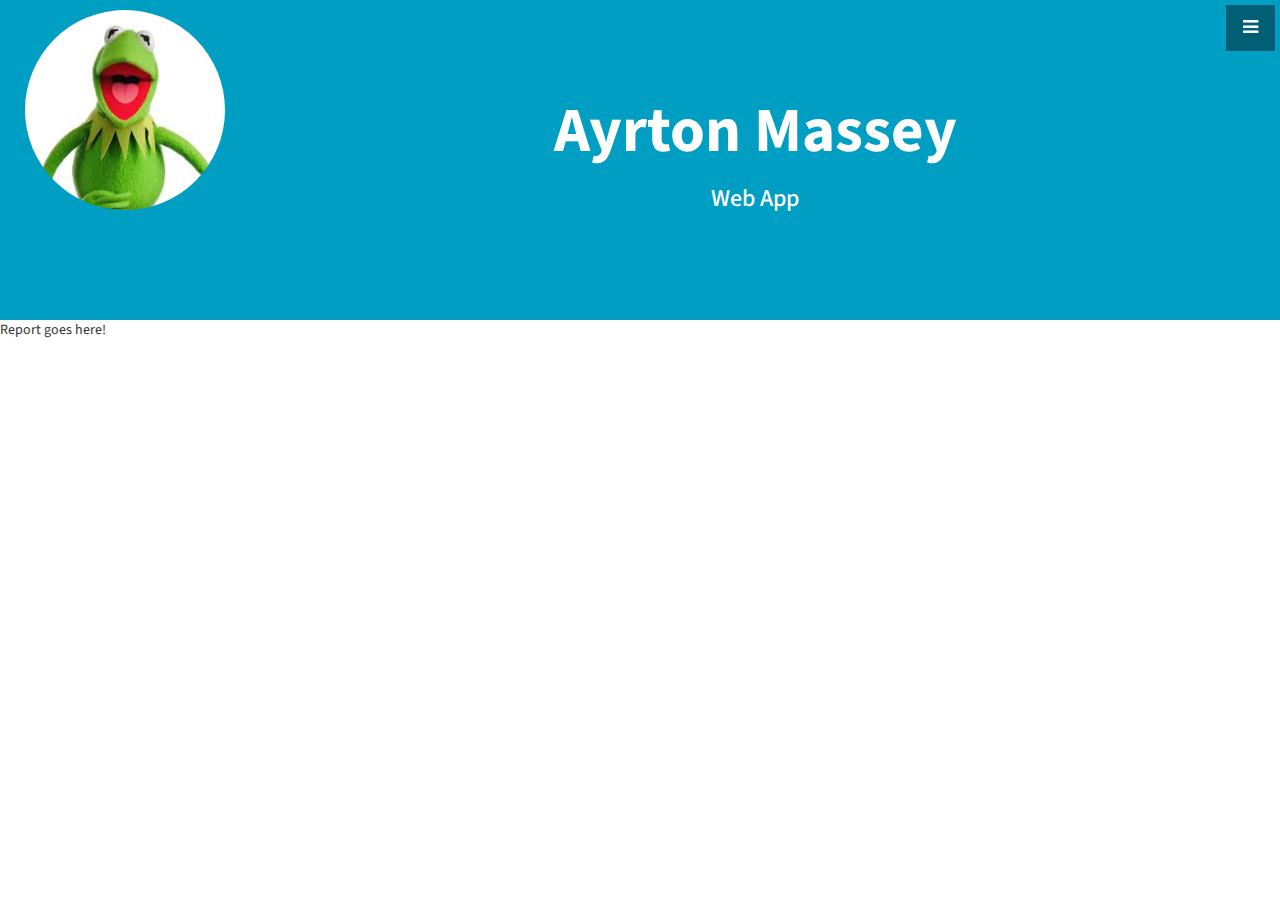
==== report/ayrton.html @ f10e12b9 "Remove group report page" ====
<!DOCTYPE html>
<html lang="en">

<head>

    <meta charset="utf-8">
    <meta http-equiv="X-UA-Compatible" content="IE=edge">
    <meta name="viewport" content="width=device-width, initial-scale=1">
    <meta name="description" content="">
    <meta name="author" content="">

    <title>SLIP group D - Smart Lock</title>

    <!-- Bootstrap Core CSS -->
    <link href="css/bootstrap.min.css" rel="stylesheet">

    <!-- Custom CSS -->
    <link href="css/stylish-portfolio.css" rel="stylesheet">

    <!-- Custom Fonts -->
    <link href="font-awesome/css/font-awesome.min.css" rel="stylesheet" type="text/css">
    <link href="http://fonts.googleapis.com/css?family=Source+Sans+Pro:300,400,700,300italic,400italic,700italic" rel="stylesheet" type="text/css">
    <link rel="icon" href="favicon.ico" type="image/x-icon">
    <link rel="shortcut icon" href="favicon.ico" type="image/x-icon">

</head>

<body>

    <!-- Navigation -->
    <a id="menu-toggle" href="#" class="btn btn-dark btn-lg toggle"><i class="fa fa-bars"></i></a>
    <nav id="sidebar-wrapper">
        <ul class="sidebar-nav">
            <a id="menu-close" href="#" class="btn btn-light btn-lg pull-right toggle"><i class="fa fa-times"></i></a>
            <li class="sidebar-brand">
                <a href="#top"  onclick = $("#menu-close").click(); >Close</a>
            </li>
            <li>
                <a href="index.html">Home</a>
            </li>
            <li>
                <a href="ayrton.html">Ayrton Massey</a>
            </li>
            <li>
                <a href="dan.html">Dan Ristea</a>
            </li>
            <li>
                <a href="fabien.html">Fabien Florek</a>
            </li>
            <li>
                <a href="jp.html">JP Larsson</a>
            </li>
            <li>
                <a href="michael.html">Micheal Inglis</a>
            </li>
            <li>
                <a href="sam.html">Sam Davies</a>
            </li>
        </ul>
    </nav>

    <!-- Header -->
    <header id="top" class="banner-top">
        <div class="col-md-4">
            <img class="portrait" src="img/ayrton.jpg" width=200 height=200>
        </div>
        <div class="text-vertical-center">
            <h1>Ayrton Massey</h1>
            <h3>Web App</h3>
        </div>
    </header>
    Report goes here!

    <!-- jQuery -->
    <script src="js/jquery.js"></script>

    <!-- Bootstrap Core JavaScript -->
    <script src="js/bootstrap.min.js"></script>

    <!-- Custom Theme JavaScript -->
    <script>
    // Closes the sidebar menu
    $("#menu-close").click(function(e) {
        e.preventDefault();
        $("#sidebar-wrapper").toggleClass("active");
    });

    // Opens the sidebar menu
    $("#menu-toggle").click(function(e) {
        e.preventDefault();
        $("#sidebar-wrapper").toggleClass("active");
    });

    </script>

</body>

</html>
---- report/css/stylish-portfolio.css ----
/*!
 * Start Bootstrap - Stylish Portfolio Bootstrap Theme (http://startbootstrap.com)
 * Code licensed under the Apache License v2.0.
 * For details, see http://www.apache.org/licenses/LICENSE-2.0.
 */

/* Global Styles */

html,
body {
    width: 100%;
    height: 100%;
}

body {
    font-family: "Source Sans Pro","Helvetica Neue",Helvetica,Arial,sans-serif;
}

.text-vertical-center {
    display: table-cell;
    text-align: center;
    vertical-align: middle;
}

.text-vertical-center h1 {
    margin: 0;
    padding: 0;
    font-size: 4.5em;
    font-weight: 700;
}

/* Custom Button Styles */

.btn-dark {
    border-radius: 0;
    color: #fff;
    background-color: rgba(0,0,0,0.4);
}

.btn-dark:hover,
.btn-dark:focus,
.btn-dark:active {
    color: #fff;
    background-color: rgba(0,0,0,0.7);
}

.btn-light {
    border-radius: 0;
    color: #333;
    background-color: rgb(255,255,255);
}

.btn-light:hover,
.btn-light:focus,
.btn-light:active {
    color: #333;
    background-color: rgba(255,255,255,0.8);
}

/* Custom Horizontal Rule */

hr.small {
    max-width: 100px;
}

/* Side Menu */

#sidebar-wrapper {
    z-index: 1000;
    position: fixed;
    right: 0;
    width: 250px;
    height: 100%;
    margin-right: -250px;
    overflow-y: auto;
    background: #222;
    -webkit-transition: all 0.4s ease 0s;
    -moz-transition: all 0.4s ease 0s;
    -ms-transition: all 0.4s ease 0s;
    -o-transition: all 0.4s ease 0s;
    transition: all 0.4s ease 0s;
}

.sidebar-nav {
    position: absolute;
    top: 0;
    width: 250px;
    margin: 0;
    padding: 0;
    list-style: none;
}

.sidebar-nav li {
    text-indent: 20px;
    line-height: 40px;
}

.sidebar-nav li a {
    display: block;
    text-decoration: none;
    color: #999;
}

.sidebar-nav li a:hover {
    text-decoration: none;
    color: #fff;
    background: rgba(255,255,255,0.2);
}

.sidebar-nav li a:active,
.sidebar-nav li a:focus {
    text-decoration: none;
}

.sidebar-nav > .sidebar-brand {
    height: 55px;
    font-size: 18px;
    line-height: 55px;
}

.sidebar-nav > .sidebar-brand a {
    color: #999;
}

.sidebar-nav > .sidebar-brand a:hover {
    color: #fff;
    background: none;
}

#menu-toggle {
    z-index: 1;
    position: fixed;
    top: 0;
    right: 0;
}

#sidebar-wrapper.active {
    right: 250px;
    width: 250px;
    -webkit-transition: all 0.4s ease 0s;
    -moz-transition: all 0.4s ease 0s;
    -ms-transition: all 0.4s ease 0s;
    -o-transition: all 0.4s ease 0s;
    transition: all 0.4s ease 0s;
}

.toggle {
    margin: 5px 5px 0 0;
}

/* Header */

.header {
    display: table;
    position: relative;
    width: 100%;
    height: 100%;
    background: url(../img/bg.jpg) no-repeat center center scroll;
    -webkit-background-size: cover;
    -moz-background-size: cover;
    background-size: cover;
    -o-background-size: cover;
}

.banner-top {
    display: table;
    background: #009EC2;
    padding: 10px;
    width: 100%;
    min-height: 320px;
    color: white;
}
.banner-top .text-vertical-center {
    width: 100%;
}

/* About */

.about {
    padding: 50px 0;
}

/* Services */

.services {
    padding: 50px 0;
}

.service-item {
    margin-bottom: 30px;
}

.portrait {
    border-radius: 50%;
}

/* Callout */

.callout {
    display: table;
    width: 100%;
    height: 400px;
    color: #fff;
    background: url(../img/callout.jpg) no-repeat center center scroll;
    -webkit-background-size: cover;
    -moz-background-size: cover;
    background-size: cover;
    -o-background-size: cover;
}

/* Portfolio */

.portfolio {
    padding: 50px 0;
}

.portfolio-item {
    margin-bottom: 30px;
}

.img-portfolio {
    margin: 0 auto;
}

.img-portfolio:hover {
    opacity: 0.8;
}

/* Call to Action */

.call-to-action {
    padding: 50px 0;
}

.call-to-action .btn {
    margin: 10px;
}

/* Map */

.map {
    height: 500px;
}

.map iframe{
    pointer-events: none;
}

@media(max-width:768px) {
    .map {
        height: 75%;
    }
}

/* Footer */

footer {
    padding: 100px 0;
}
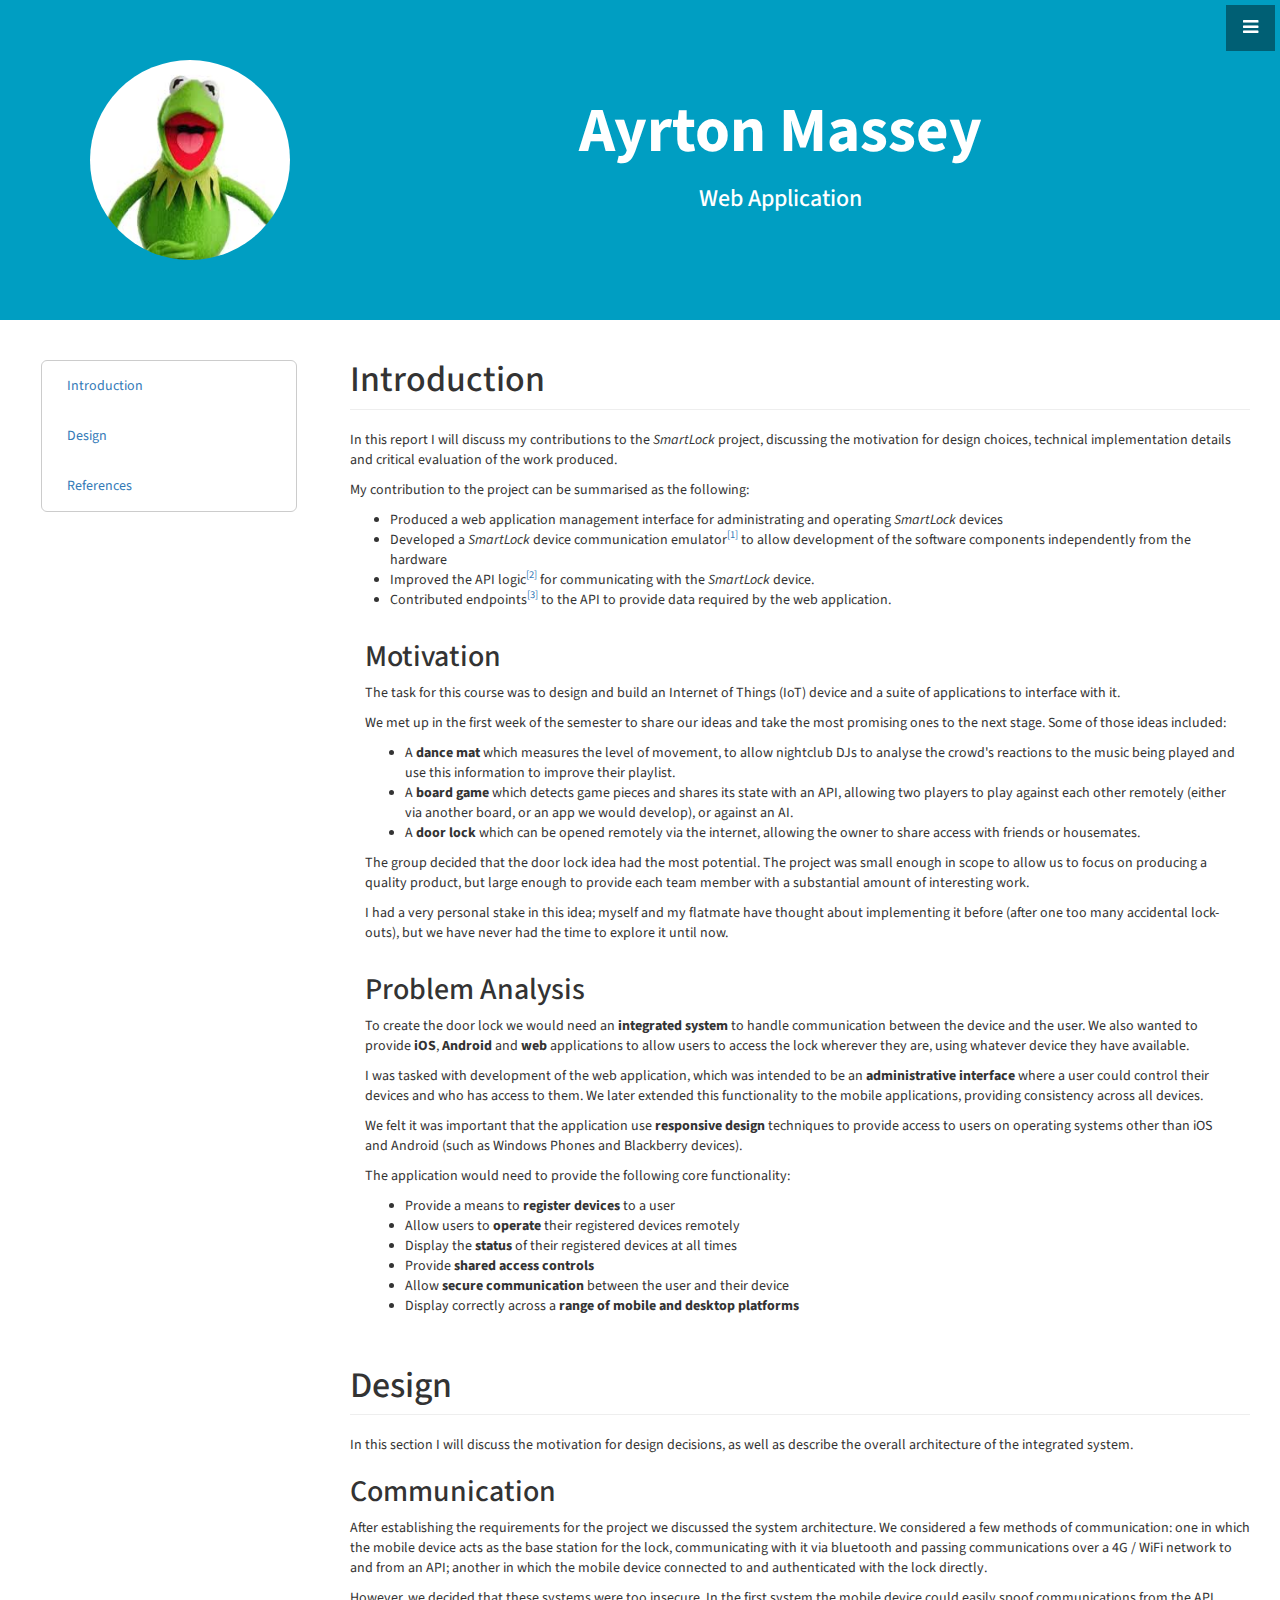
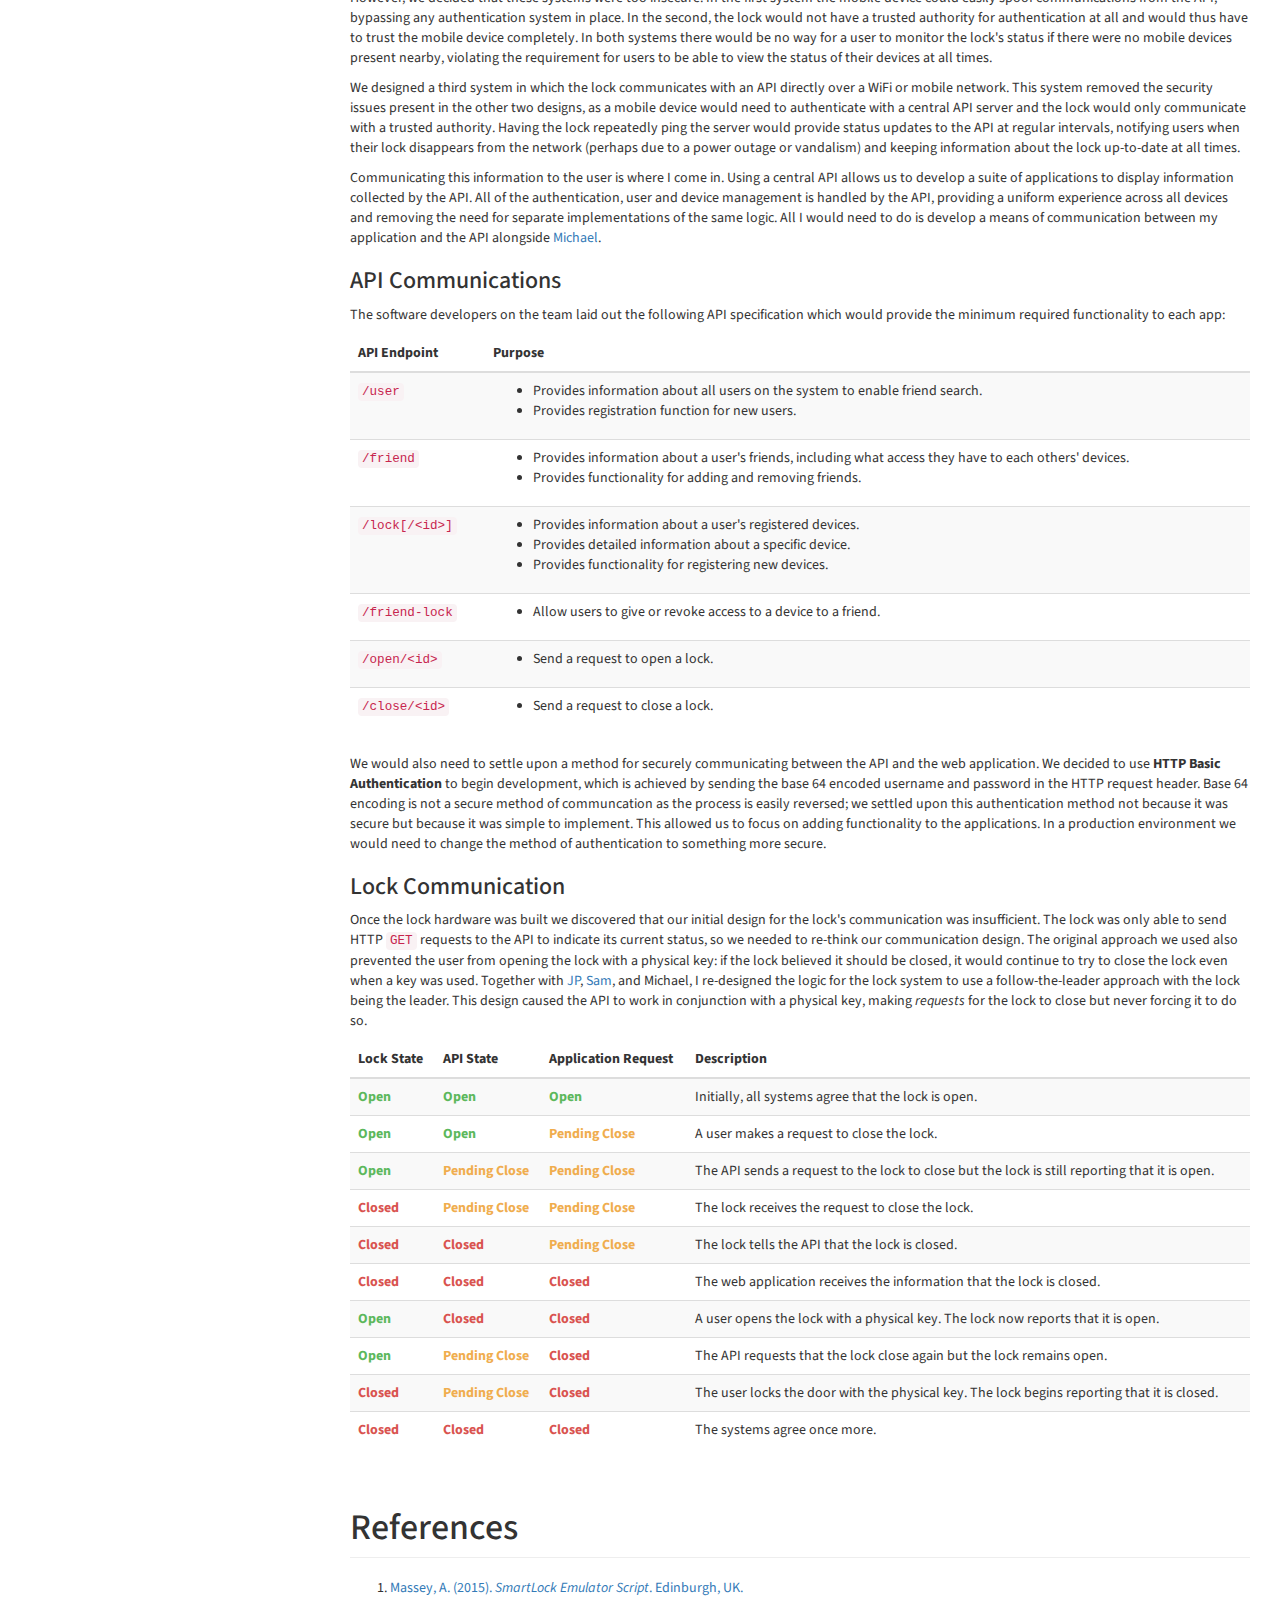
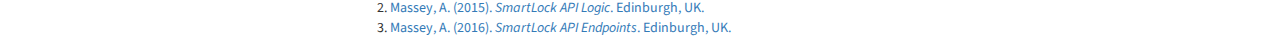
==== commit 999b11e0: "Update Ayrton's report." ====
--- a/report/ayrton.html
+++ b/report/ayrton.html
@@ -1,98 +1,579 @@
 <!DOCTYPE html>
 <html lang="en">
 
-<head>
-
-    <meta charset="utf-8">
-    <meta http-equiv="X-UA-Compatible" content="IE=edge">
-    <meta name="viewport" content="width=device-width, initial-scale=1">
-    <meta name="description" content="">
-    <meta name="author" content="">
-
-    <title>SLIP group D - Smart Lock</title>
-
-    <!-- Bootstrap Core CSS -->
-    <link href="css/bootstrap.min.css" rel="stylesheet">
-
-    <!-- Custom CSS -->
-    <link href="css/stylish-portfolio.css" rel="stylesheet">
-
-    <!-- Custom Fonts -->
-    <link href="font-awesome/css/font-awesome.min.css" rel="stylesheet" type="text/css">
-    <link href="http://fonts.googleapis.com/css?family=Source+Sans+Pro:300,400,700,300italic,400italic,700italic" rel="stylesheet" type="text/css">
-    <link rel="icon" href="favicon.ico" type="image/x-icon">
-    <link rel="shortcut icon" href="favicon.ico" type="image/x-icon">
-
-</head>
-
-<body>
-
-    <!-- Navigation -->
-    <a id="menu-toggle" href="#" class="btn btn-dark btn-lg toggle"><i class="fa fa-bars"></i></a>
-    <nav id="sidebar-wrapper">
-        <ul class="sidebar-nav">
-            <a id="menu-close" href="#" class="btn btn-light btn-lg pull-right toggle"><i class="fa fa-times"></i></a>
-            <li class="sidebar-brand">
-                <a href="#top"  onclick = $("#menu-close").click(); >Close</a>
-            </li>
-            <li>
-                <a href="index.html">Home</a>
-            </li>
-            <li>
-                <a href="ayrton.html">Ayrton Massey</a>
-            </li>
-            <li>
-                <a href="dan.html">Dan Ristea</a>
-            </li>
-            <li>
-                <a href="fabien.html">Fabien Florek</a>
-            </li>
-            <li>
-                <a href="jp.html">JP Larsson</a>
-            </li>
-            <li>
-                <a href="michael.html">Micheal Inglis</a>
-            </li>
-            <li>
-                <a href="sam.html">Sam Davies</a>
-            </li>
-        </ul>
-    </nav>
-
-    <!-- Header -->
-    <header id="top" class="banner-top">
-        <div class="col-md-4">
-            <img class="portrait" src="img/ayrton.jpg" width=200 height=200>
+    <head>
+
+        <meta charset="utf-8">
+        <meta http-equiv="X-UA-Compatible" content="IE=edge">
+        <meta name="viewport" content="width=device-width, initial-scale=1">
+        <meta name="description" content="">
+        <meta name="author" content="">
+
+        <title>SLIP group D - Smart Lock</title>
+
+        <!-- tocify CSS -->
+        <link type="text/css" rel="stylesheet" href="css/jquery.tocify.css" />
+        
+        <!-- Bootstrap Core CSS -->
+        <link href="css/bootstrap.min.css" rel="stylesheet">
+
+        <!-- Custom CSS -->
+        <link href="css/stylish-portfolio.css" rel="stylesheet">
+
+        <!-- Custom Fonts -->
+        <link href="font-awesome/css/font-awesome.min.css" rel="stylesheet" type="text/css">
+        <link href="http://fonts.googleapis.com/css?family=Source+Sans+Pro:300,400,700,300italic,400italic,700italic" rel="stylesheet" type="text/css">
+        <link rel="icon" href="favicon.ico" type="image/x-icon">
+        <link rel="shortcut icon" href="favicon.ico" type="image/x-icon">
+    </head>
+
+    <body>
+
+        <!-- Navigation -->
+        <a id="menu-toggle" href="#" class="btn btn-dark btn-lg toggle"><i class="fa fa-bars"></i></a>
+        <nav id="sidebar-wrapper">
+            <ul class="sidebar-nav">
+                <a id="menu-close" href="#" class="btn btn-light btn-lg pull-right toggle"><i class="fa fa-times"></i></a>
+                <li class="sidebar-brand">
+                    <a href="#top"  onclick = $("#menu-close").click(); >Close</a>
+                </li>
+                <li>
+                    <a href="index.html">Home</a>
+                </li>
+                <li>
+                    <a href="ayrton.html">Ayrton Massey</a>
+                </li>
+                <li>
+                    <a href="dan.html">Dan Ristea</a>
+                </li>
+                <li>
+                    <a href="fabien.html">Fabien Florek</a>
+                </li>
+                <li>
+                    <a href="jp.html">JP Larsson</a>
+                </li>
+                <li>
+                    <a href="michael.html">Michael Inglis</a>
+                </li>
+                <li>
+                    <a href="sam.html">Sam Davies</a>
+                </li>
+            </ul>
+        </nav>
+
+        <!-- Header -->
+        <header id="top" class="banner-top">
+            <div class="" style="display: table-cell; display: table-cell;
+                                 vertical-align: middle; padding-left: 80px;">
+                <img class="portrait" src="img/ayrton.jpg" width=200 height=200 style="text-align: center" />
+            </div>
+            <div class="text-vertical-center">
+                <h1>Ayrton Massey</h1>
+                <h3>Web Application</h3>
+            </div>
+        </header>
+        
+        <div class="col-md-3" id="toc-container">
+            <div style="padding-top:40px">
+            </div>
+            <div id="toc">
+            </div>
         </div>
-        <div class="text-vertical-center">
-            <h1>Ayrton Massey</h1>
-            <h3>Web App</h3>
+
+        <div class="col-md-9" id="report-context">
+            <section class="col-md-12">
+                
+                <h1 class="page-header">Introduction</h1>
+
+                <p>In this report I will discuss my contributions to
+                the <em>SmartLock</em> project, discussing the motivation for
+                design choices, technical implementation details and
+                critical evaluation of the work produced.</p>
+
+                <p>My contribution to the project can be summarised as
+                    the following:</p>
+
+                <ul>
+                    <li>Produced a web application management
+                        interface for administrating and operating
+                        <em>SmartLock</em> devices</li>
+                    <li>Developed a <em>SmartLock</em> device
+                        communication emulator<sup><a
+                        href="#gh-lock-emulator">[1]</a></sup> to
+                        allow development of the software components
+                        independently from the hardware</li>
+                    <li>Improved the API logic<sup><a
+                        href="#gh-lock-logic">[2]</a></sup> for
+                        communicating with the <em>SmartLock</em>
+                        device.</li>
+                    <li>Contributed endpoints<sup><a
+                        href="#gh-api-endpoints">[3]</a></sup> to the
+                        API to provide data required by the web
+                        application.</li>
+                </ul>
+                
+                <subsection class="col-md-12">
+                    
+                    <h2>Motivation</h2>
+                    
+                    <p>The task for this course was to design and
+                        build an Internet of Things (IoT) device and
+                        a suite of applications to interface with it.</p>
+
+                    <p>We met up in the first week of the semester to
+                        share our ideas and take the most promising ones
+                        to the next stage. Some of those ideas included:</p>
+
+                    <ul>
+                        <li>
+                            A <strong>dance mat</strong> which
+                            measures the level of movement, to allow
+                            nightclub DJs to analyse the crowd's
+                            reactions to the music being played and
+                            use this information to improve their
+                            playlist.
+                        </li>
+                        <li>
+                            A <strong>board game</strong> which
+                            detects game pieces and shares its state
+                            with an API, allowing two players to play
+                            against each other remotely (either via
+                            another board, or an app we would
+                            develop), or against an AI.
+                        </li>
+                        <li>
+                            A <strong>door lock</strong> which can be
+                            opened remotely via the internet, allowing
+                            the owner to share access with friends or
+                            housemates.
+                        </li>
+                    </ul>
+
+                    <p>The group decided that the door lock idea had
+                        the most potential. The project was small
+                        enough in scope to allow us to focus on
+                        producing a quality product, but large enough
+                        to provide each team member with a substantial
+                        amount of interesting work.</p>
+
+                    <p>I had a very personal stake in this idea;
+                        myself and my flatmate have thought about
+                        implementing it before (after one too many
+                        accidental lock-outs), but we have never had
+                        the time to explore it until now.</p>
+                    
+                </subsection>
+                
+                <subsection class="col-md-12">
+                    
+                    <h2>Problem Analysis</h2>
+                    
+                    <p>To create the door lock we would need an
+                    <strong>integrated system</strong> to handle
+                    communication between the device and the user. We
+                    also wanted to provide <strong>iOS</strong>,
+                    <strong>Android</strong> and <strong>web</strong>
+                    applications to allow users to access the lock
+                    wherever they are, using whatever device they have
+                    available.</p>
+
+                    <p>I was tasked with development of the web
+                    application, which was intended to be an
+                    <strong>administrative interface</strong> where a
+                    user could control their devices and who has
+                    access to them. We later extended this
+                    functionality to the mobile applications,
+                    providing consistency across all devices.</p>
+
+                    <p>We felt it was important that the application use
+                    <strong>responsive design</strong> techniques to
+                    provide access to users on operating systems other
+                    than iOS and Android (such as Windows Phones and
+                    Blackberry devices).</p>
+
+                    <p>The application would need to provide the
+                        following core functionality:</p>
+
+                    <ul>
+                        <li>Provide a means to <strong>register devices</strong> to a user</li>
+                        <li>Allow users to <strong>operate</strong> their registered devices remotely</li>
+                        <li>Display the <strong>status</strong> of their registered devices at all times</li>
+                        <li>Provide <strong>shared access controls</strong></li>
+                        <li>Allow <strong>secure communication</strong> between the user and their device</li>
+                        <li>Display correctly across a <strong>range of mobile and desktop platforms</strong></li>
+                    </ul>
+                    
+                </subsection>
+                    
+            </section>
+
+            <section class="col-md-12">
+                
+                <h1 class="page-header">Design</h1>
+
+                <p>In this section I will discuss the motivation for
+                design decisions, as well as describe the overall
+                architecture of the integrated system.</p>
+                
+                <subsection>
+
+                    <h2>Communication</h2>
+                
+                    <p>After establishing the requirements for the
+                    project we discussed the system architecture. We
+                    considered a few methods of communication: one in
+                    which the mobile device acts as the base station
+                    for the lock, communicating with it via bluetooth
+                    and passing communications over a 4G / WiFi
+                    network to and from an API; another in which the
+                    mobile device connected to and authenticated with
+                    the lock directly.</p>
+
+                    <p>However, we decided that these systems were too
+                    insecure. In the first system the mobile device
+                    could easily spoof communications from the API,
+                    bypassing any authentication system in place. In
+                    the second, the lock would not have a trusted
+                    authority for authentication at all and would thus
+                    have to trust the mobile device completely. In
+                    both systems there would be no way for a user to
+                    monitor the lock's status if there were no mobile
+                    devices present nearby, violating the requirement
+                    for users to be able to view the status of their
+                    devices at all times.</p>
+
+                    <p>We designed a third system in which the lock
+                    communicates with an API directly over a WiFi or
+                    mobile network. This system removed the security
+                    issues present in the other two designs, as a
+                    mobile device would need to authenticate with a
+                    central API server and the lock would only
+                    communicate with a trusted authority. Having the
+                    lock repeatedly ping the server would provide
+                    status updates to the API at regular intervals,
+                    notifying users when their lock disappears from
+                    the network (perhaps due to a power outage or
+                    vandalism) and keeping information about the lock
+                    up-to-date at all times.</p>
+
+                    <p>Communicating this information to the user is
+                    where I come in. Using a central API allows us to
+                    develop a suite of applications to display
+                    information collected by the API. All of the
+                    authentication, user and device management is
+                    handled by the API, providing a uniform experience
+                    across all devices and removing the need for
+                    separate implementations of the same logic. All I
+                    would need to do is develop a means of
+                    communication between my application and the API
+                    alongside <a href="michael.html">Michael</a>.</p>
+
+                    <subsection>
+                        
+                        <h3>API Communications</h3>
+
+                        <p>The software developers on the team laid out
+                            the following API specification which would
+                            provide the minimum required functionality to each
+                            app:</p>
+
+                        <table class="table table-striped">
+                            <thead>
+                                <tr>
+                                    <th>API Endpoint</th>
+                                    <th>Purpose</th>
+                                </tr>
+                            </thead>
+                            <tbody>
+                                <tr>
+                                    <td><code>/user</code></td>
+                                    <td>
+                                        <ul>
+                                            <li>Provides information about all
+                                                users on the system to enable friend
+                                                search.</li>
+                                            <li>Provides registration function
+                                                for new users.</li>
+                                        </ul>
+                                    </td>
+                                </tr>
+
+                                <tr>
+                                    <td><code>/friend</code></td>
+                                    <td>
+                                        <ul>
+                                            <li>Provides information about
+                                                a user's friends,
+                                                including what access they
+                                                have to each others'
+                                                devices.</li>
+                                            <li>Provides functionality for
+                                                adding and removing friends.</li>
+                                        </ul>
+                                    </td>
+                                </tr>
+                                
+                                <tr>
+                                    <td><code>/lock[/&lt;id&gt;]</code></td>
+                                    <td>
+                                        <ul>
+                                            <li>Provides information about a user's registered devices.</li>
+                                            <li>Provides detailed information about a specific device.</li>
+                                            <li>Provides functionality for registering new devices.</li>
+                                        </ul> 
+                                    </td>
+                                </tr>
+
+                                <tr>
+                                    <td><code>/friend-lock</code></td>
+                                    <td>
+                                        <ul>
+                                            <li>Allow users to give or revoke access to a device to a friend.</li>
+                                        </ul> 
+                                    </td>
+                                </tr>
+
+                                <tr>
+                                    <td><code>/open/&lt;id&gt;</code></td>
+                                    <td>
+                                        <ul>
+                                            <li>Send a request to open a lock.</li>
+                                        </ul> 
+                                    </td>
+                                </tr>
+
+                                <tr>
+                                    <td><code>/close/&lt;id&gt;</code></td>
+                                    <td>
+                                        <ul>
+                                            <li>Send a request to close a lock.</li>
+                                        </ul> 
+                                    </td>
+                                </tr>
+                            </tbody>
+                        </table>
+                        
+                        <p>We would also need to settle upon a method for
+                            securely communicating between the API and the
+                            web application. We decided to use <strong>HTTP Basic
+                            Authentication</strong> to begin development,
+                            which is achieved by sending the base 64
+                            encoded username and password in the HTTP
+                            request header. Base 64 encoding is not a
+                            secure method of communcation as the process
+                            is easily reversed; we settled upon this
+                            authentication method not because it was
+                            secure but because it was simple to implement.
+                            This allowed us to focus on adding functionality
+                            to the applications. In a production
+                            environment we would need to change the method
+                            of authentication to something more secure.</p>
+                        
+                    </subsection>
+
+                    <subsection>
+
+                        <h3>Lock Communication</h3>
+
+                        <p>Once the lock hardware was built we
+                            discovered that our initial design for the
+                            lock's communication was insufficient. The
+                            lock was only able to send HTTP
+                            <code>GET</code> requests to the API to
+                            indicate its current status, so we needed
+                            to re-think our communication design. The
+                            original approach we used also prevented
+                            the user from opening the lock with a
+                            physical key: if the lock believed it
+                            should be closed, it would continue to try
+                            to close the lock even when a key was
+                            used. Together with <a href="jp.html">JP</a>, <a
+                            href="sam.html">Sam</a>, and Michael, I
+                            re-designed the logic for the lock system
+                            to use a follow-the-leader approach with
+                            the lock being the leader. This design
+                            caused the API to work in conjunction with
+                            a physical key, making <em>requests</em>
+                            for the lock to close but never forcing it
+                            to do so.</p>
+
+                        <table class="table table-striped">
+                            
+                            <thead>
+                                
+                                <tr>
+                                    <th>Lock State</th>
+                                    <th>API State</th>
+                                    <th>Application Request</th>
+                                    <th>Description</th>
+                                </tr>
+                                
+                            </thead>
+                            
+                            <tbody>
+
+                                <tr>
+                                    <td style="color: #5cb85c; font-weight: bold">Open</td>
+                                    <td style="color: #5cb85c; font-weight: bold">Open</td>
+                                    <td style="color: #5cb85c; font-weight: bold">Open</td>
+                                    <td>Initially, all systems agree that the lock is open.</td>
+                                </tr>
+
+                                <tr>
+                                    <td style="color: #5cb85c; font-weight: bold">Open</td>
+                                    <td style="color: #5cb85c; font-weight: bold">Open</td>
+                                    <td style="color: #f0ad4e; font-weight: bold">Pending Close</td>
+                                    <td>A user makes a request to close the lock.</td>
+                                </tr>
+
+                                <tr>
+                                    <td style="color: #5cb85c; font-weight: bold">Open</td>
+                                    <td style="color: #f0ad4e; font-weight: bold">Pending Close</td>
+                                    <td style="color: #f0ad4e; font-weight: bold">Pending Close</td>
+                                    <td>The API sends a request to the lock to close but the lock is still reporting that it is open.</td>
+                                </tr>
+
+                                <tr>
+                                    <td style="color: #d9534f; font-weight: bold">Closed</td>
+                                    <td style="color: #f0ad4e; font-weight: bold">Pending Close</td>
+                                    <td style="color: #f0ad4e; font-weight: bold">Pending Close</td>
+                                    <td>The lock receives the request to close the lock.</td>
+                                </tr>
+
+                                <tr>
+                                    <td style="color: #d9534f; font-weight: bold">Closed</td>
+                                    <td style="color: #d9534f; font-weight: bold">Closed</td>
+                                    <td style="color: #f0ad4e; font-weight: bold">Pending Close</td>
+                                    <td>The lock tells the API that the lock is closed.</td>
+                                </tr>
+
+                                <tr>
+                                    <td style="color: #d9534f; font-weight: bold">Closed</td>
+                                    <td style="color: #d9534f; font-weight: bold">Closed</td>
+                                    <td style="color: #d9534f; font-weight: bold">Closed</td>
+                                    <td>The web application receives the information that the lock is closed.</td>
+                                </tr>
+                                
+                                <tr>
+                                    <td style="color: #5cb85c; font-weight: bold">Open</td>
+                                    <td style="color: #d9534f; font-weight: bold">Closed</td>
+                                    <td style="color: #d9534f; font-weight: bold">Closed</td>
+                                    <td>A user opens the lock with a physical key. The lock now reports that it is open.</td>
+                                </tr>
+
+                                <tr>
+                                    <td style="color: #5cb85c; font-weight: bold">Open</td>
+                                    <td style="color: #f0ad4e; font-weight: bold">Pending Close</td>
+                                    <td style="color: #d9534f; font-weight: bold">Closed</td>
+                                    <td>The API requests that the lock close again but the lock remains open.</td>
+                                </tr>
+
+                                <tr>
+                                    <td style="color: #d9534f; font-weight: bold">Closed</td>
+                                    <td style="color: #f0ad4e; font-weight: bold">Pending Close</td>
+                                    <td style="color: #d9534f; font-weight: bold">Closed</td>
+                                    <td>The user locks the door with the physical key. The lock begins reporting that it is closed.</td>
+                                </tr>
+
+                                <tr>
+                                    <td style="color: #d9534f; font-weight: bold">Closed</td>
+                                    <td style="color: #d9534f; font-weight: bold">Closed</td>
+                                    <td style="color: #d9534f; font-weight: bold">Closed</td>
+                                    <td>The systems agree once more.</td>
+                                </tr>
+
+                            </tbody>
+
+                        </table>
+                        
+                </subsection>
+                
+            </section>
+
+
+            <section class="col-md-12">
+                
+                <h1 class="page-header">References</h1>
+                
+                <ol>
+                    <li><a name="gh-lock-emulator"></a>
+                        <a href="https://github.com/ayrtonmassey/SLIP-D/blob/master/fakelock.py">
+                            Massey, A. (2015).
+                            <em>SmartLock Emulator Script</em>.
+                            Edinburgh, UK.
+                        </a></li>
+                    <li><a name="gh-lock-logic"></a>
+                        <a href="https://github.com/mingles-/SLIP-D/commit/54069f208cef5fe4d8626ed465c650b4225fc8b8">
+                            Massey, A. (2015).
+                            <em>SmartLock API Logic</em>.
+                            Edinburgh, UK.
+                        </a></li>
+                    <li><a name="gh-api-endpoints"></a>
+                        <a href="https://github.com/mingles-/SLIP-D/commit/05f432d7ad2e27e135e1ae4c4c1ba7f9f1cb825e">
+                            Massey, A. (2016).
+                            <em>SmartLock API Endpoints</em>.
+                            Edinburgh, UK.
+                        </a></li>
+                </ol>
+                
+            </section>
+            
         </div>
-    </header>
-    Report goes here!
-
-    <!-- jQuery -->
-    <script src="js/jquery.js"></script>
-
-    <!-- Bootstrap Core JavaScript -->
-    <script src="js/bootstrap.min.js"></script>
-
-    <!-- Custom Theme JavaScript -->
-    <script>
-    // Closes the sidebar menu
-    $("#menu-close").click(function(e) {
-        e.preventDefault();
-        $("#sidebar-wrapper").toggleClass("active");
-    });
-
-    // Opens the sidebar menu
-    $("#menu-toggle").click(function(e) {
-        e.preventDefault();
-        $("#sidebar-wrapper").toggleClass("active");
-    });
-
-    </script>
-
-</body>
+        
+        <!-- jQuery -->
+        <script src="js/jquery.js"></script>
+        <!-- <script src="jquery-1.7.2.min.js"></script> -->
+        <script src="js/jquery-ui-1.9.1.custom.min.js"></script>
+        <script src="js/jquery.tocify.min.js""></script>
+
+        <!-- Bootstrap Core JavaScript -->
+        <script src="js/bootstrap.min.js"></script>
+
+        <!-- Custom Theme JavaScript -->
+        <script>
+         // Closes the sidebar menu
+         $("#menu-close").click(function(e) {
+             e.preventDefault();
+             $("#sidebar-wrapper").toggleClass("active");
+         });
+
+         // Opens the sidebar menu
+         $("#menu-toggle").click(function(e) {
+             e.preventDefault();
+             $("#sidebar-wrapper").toggleClass("active");
+         });
+
+         //Executes your code when the DOM is ready.  Acts the same as $(document).ready().
+         $(function() {
+             //Calls the tocify method on your HTML div.
+             $("#toc").tocify({context: '#report-context',
+                               scrollTo: 0});
+             $(function($) {
+                 var $cache = $('#toc');
+                 w = $cache.outerWidth();
+                 ml = $cache.css('margin-left');
+                 function fixDiv() {
+                     if ($(window).scrollTop() > $("header").outerHeight()) {
+                         $cache.css({
+                             'position': 'fixed',
+                             'top': '40px',
+                             'width': w
+                         });
+                     } else {
+                         $cache.css({
+                             'position': 'static',
+                             'width': w,
+                             'margin-left': ml,
+                         });
+                     }
+                 }
+                 $(window).scroll(fixDiv);
+                 fixDiv();
+             });
+         });
+
+        </script>
+
+    </body>
 
 </html>
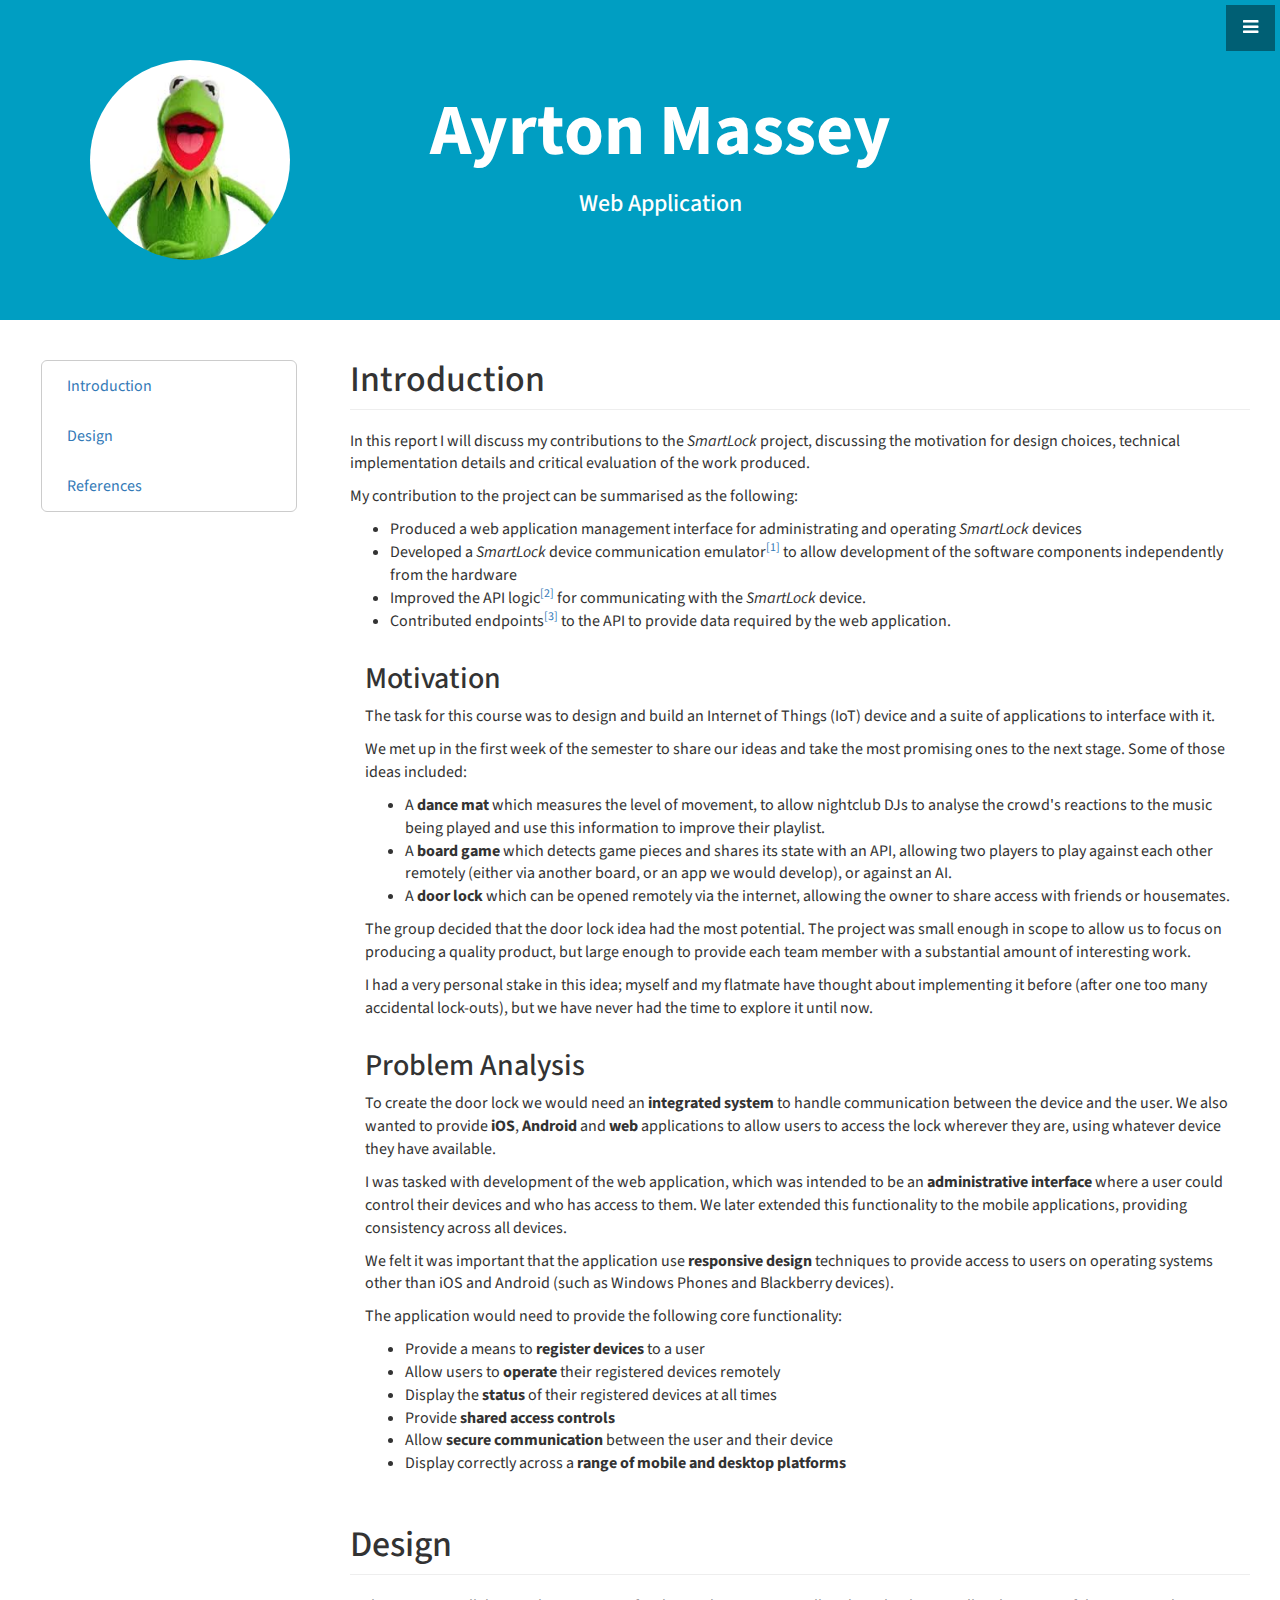
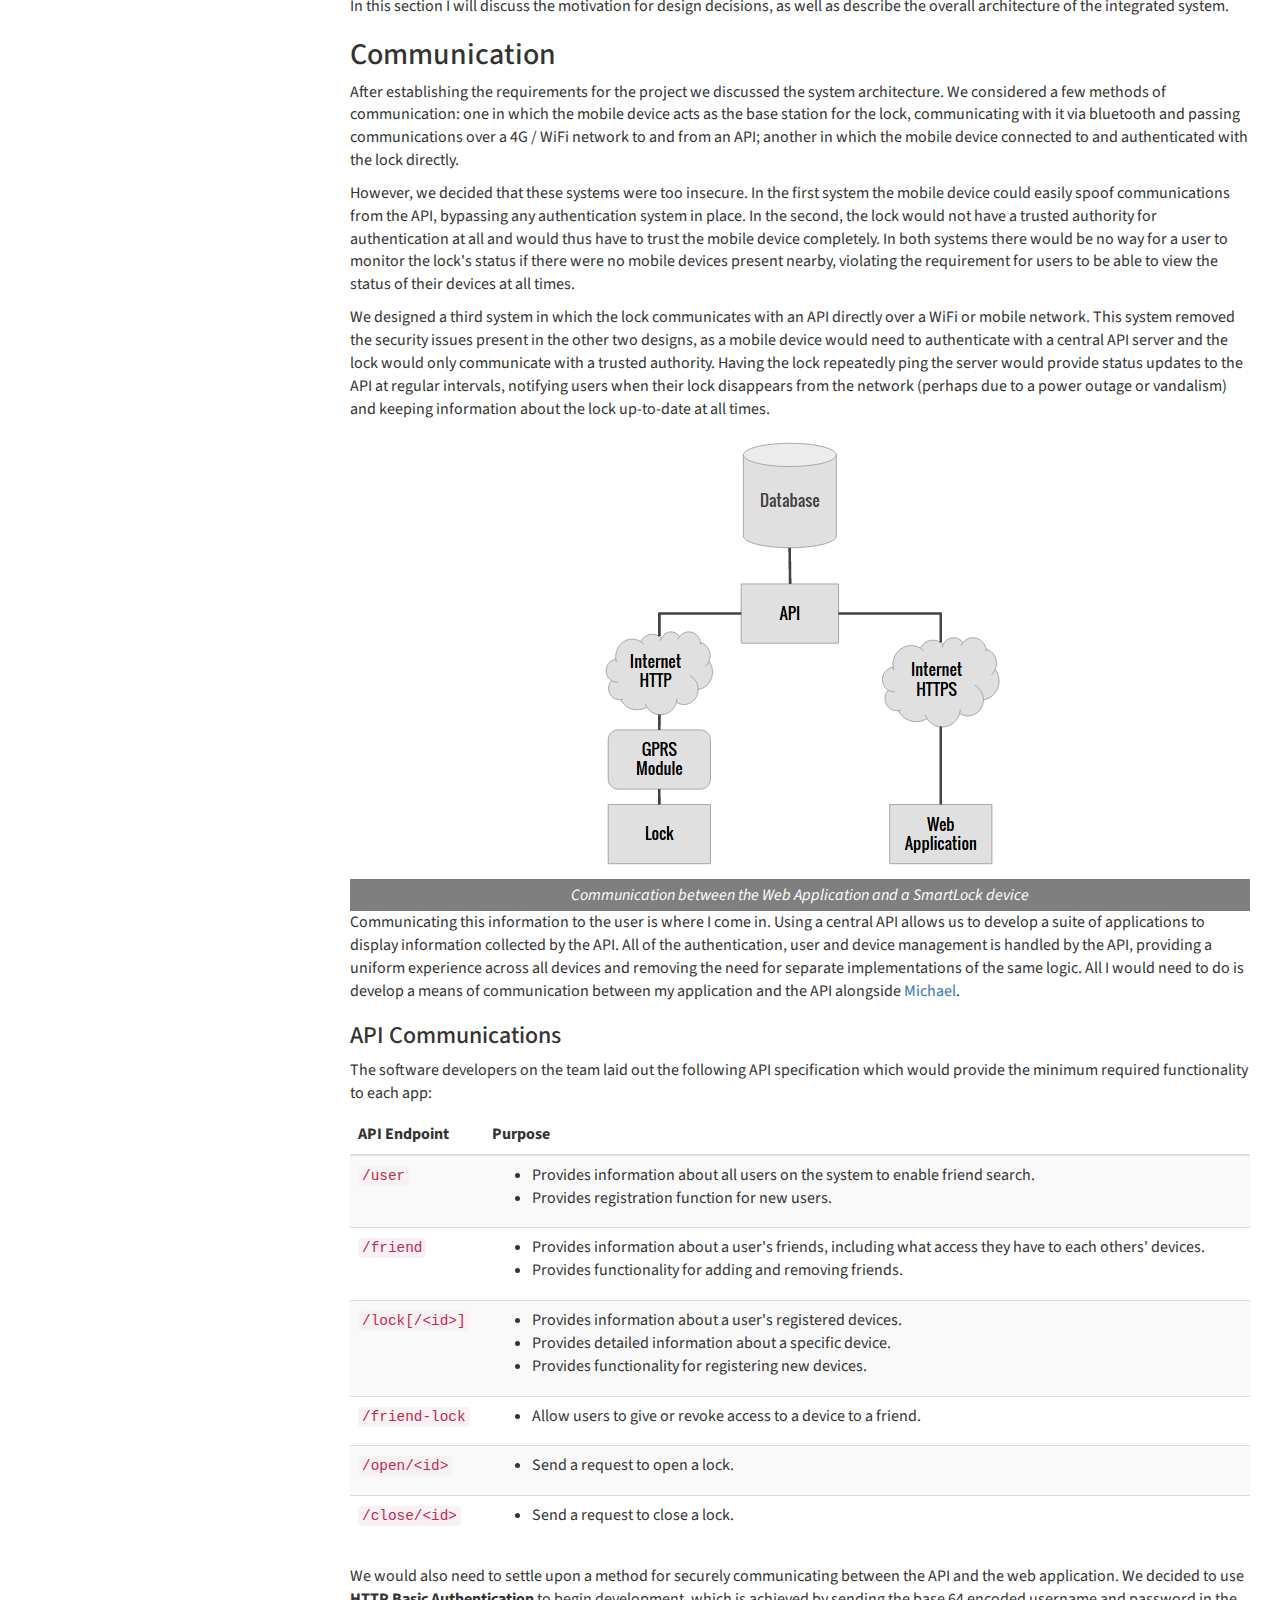
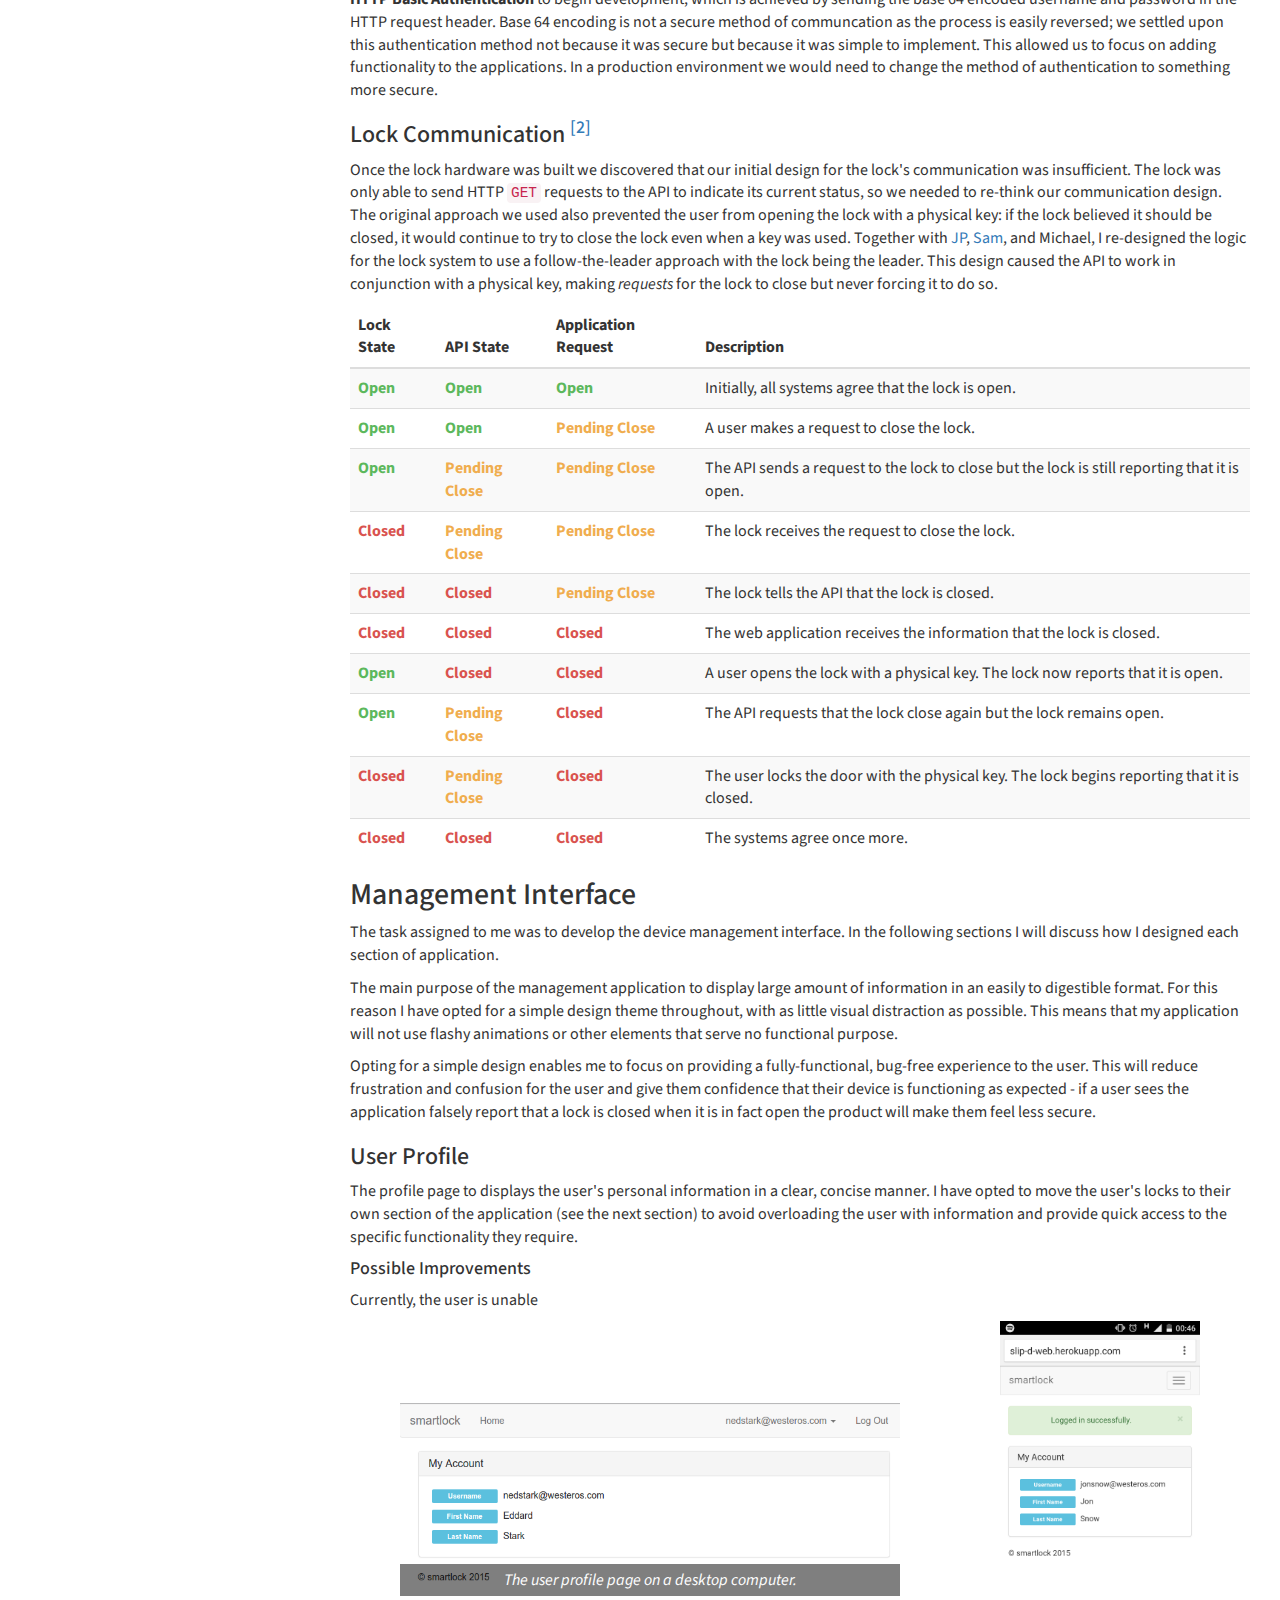
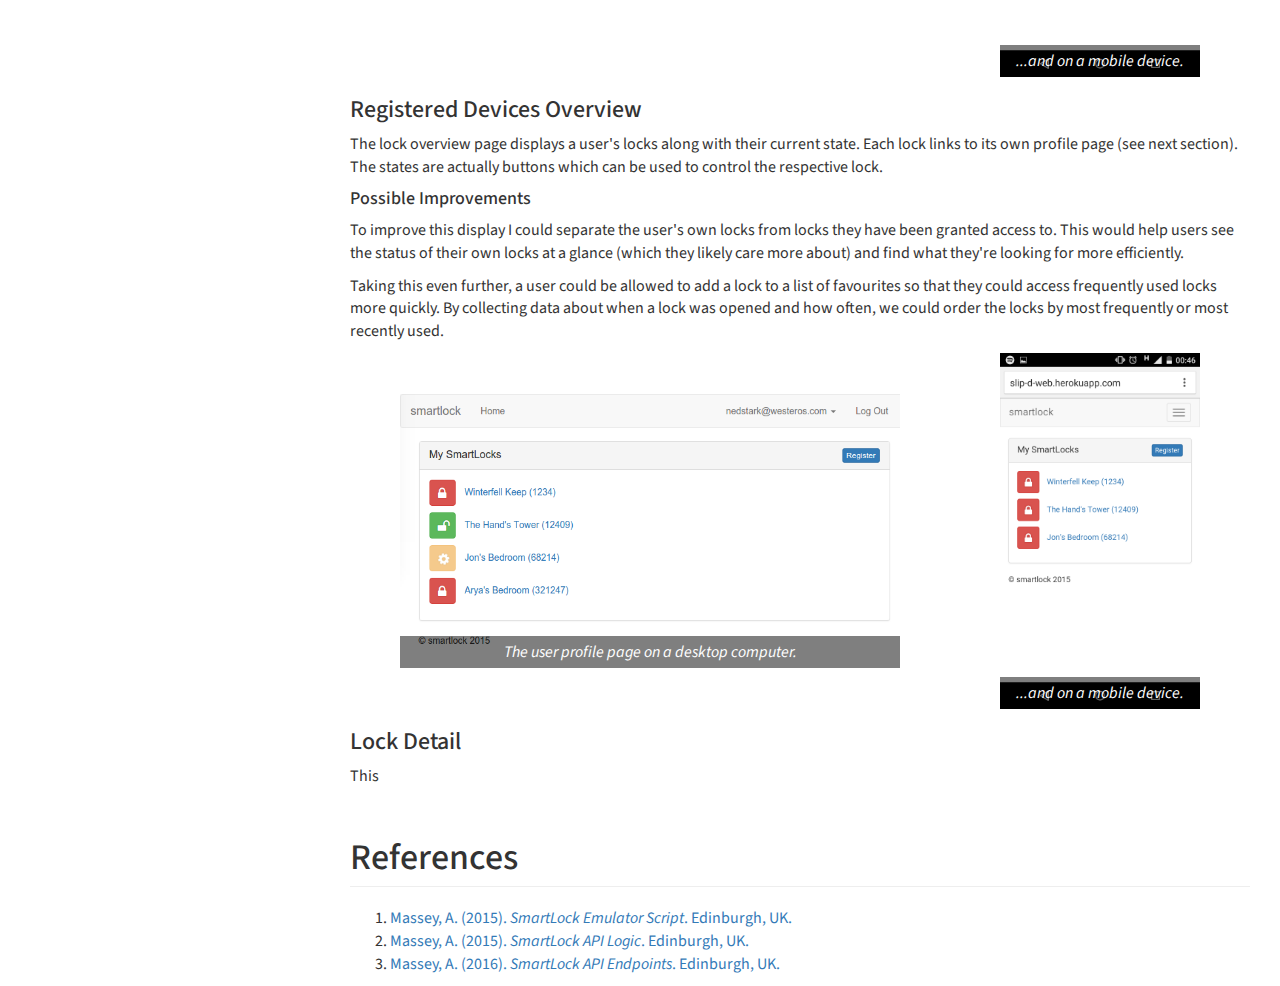
==== commit 73d662fa: "Add more to Ayrton's report, add images" ====
--- a/report/ayrton.html
+++ b/report/ayrton.html
@@ -86,9 +86,9 @@
                 <h1 class="page-header">Introduction</h1>
 
                 <p>In this report I will discuss my contributions to
-                the <em>SmartLock</em> project, discussing the motivation for
-                design choices, technical implementation details and
-                critical evaluation of the work produced.</p>
+                    the <em>SmartLock</em> project, discussing the motivation for
+                    design choices, technical implementation details and
+                    critical evaluation of the work produced.</p>
 
                 <p>My contribution to the project can be summarised as
                     the following:</p>
@@ -99,15 +99,15 @@
                         <em>SmartLock</em> devices</li>
                     <li>Developed a <em>SmartLock</em> device
                         communication emulator<sup><a
-                        href="#gh-lock-emulator">[1]</a></sup> to
+                                                       href="#gh-lock-emulator">[1]</a></sup> to
                         allow development of the software components
                         independently from the hardware</li>
                     <li>Improved the API logic<sup><a
-                        href="#gh-lock-logic">[2]</a></sup> for
+                                                       href="#gh-lock-logic">[2]</a></sup> for
                         communicating with the <em>SmartLock</em>
                         device.</li>
                     <li>Contributed endpoints<sup><a
-                        href="#gh-api-endpoints">[3]</a></sup> to the
+                                                      href="#gh-api-endpoints">[3]</a></sup> to the
                         API to provide data required by the web
                         application.</li>
                 </ul>
@@ -169,27 +169,27 @@
                     <h2>Problem Analysis</h2>
                     
                     <p>To create the door lock we would need an
-                    <strong>integrated system</strong> to handle
-                    communication between the device and the user. We
-                    also wanted to provide <strong>iOS</strong>,
-                    <strong>Android</strong> and <strong>web</strong>
-                    applications to allow users to access the lock
-                    wherever they are, using whatever device they have
-                    available.</p>
+                        <strong>integrated system</strong> to handle
+                        communication between the device and the user. We
+                        also wanted to provide <strong>iOS</strong>,
+                        <strong>Android</strong> and <strong>web</strong>
+                        applications to allow users to access the lock
+                        wherever they are, using whatever device they have
+                        available.</p>
 
                     <p>I was tasked with development of the web
-                    application, which was intended to be an
-                    <strong>administrative interface</strong> where a
-                    user could control their devices and who has
-                    access to them. We later extended this
-                    functionality to the mobile applications,
-                    providing consistency across all devices.</p>
+                        application, which was intended to be an
+                        <strong>administrative interface</strong> where a
+                        user could control their devices and who has
+                        access to them. We later extended this
+                        functionality to the mobile applications,
+                        providing consistency across all devices.</p>
 
                     <p>We felt it was important that the application use
-                    <strong>responsive design</strong> techniques to
-                    provide access to users on operating systems other
-                    than iOS and Android (such as Windows Phones and
-                    Blackberry devices).</p>
+                        <strong>responsive design</strong> techniques to
+                        provide access to users on operating systems other
+                        than iOS and Android (such as Windows Phones and
+                        Blackberry devices).</p>
 
                     <p>The application would need to provide the
                         following core functionality:</p>
@@ -204,7 +204,7 @@
                     </ul>
                     
                 </subsection>
-                    
+                
             </section>
 
             <section class="col-md-12">
@@ -212,61 +212,66 @@
                 <h1 class="page-header">Design</h1>
 
                 <p>In this section I will discuss the motivation for
-                design decisions, as well as describe the overall
-                architecture of the integrated system.</p>
+                    design decisions, as well as describe the overall
+                    architecture of the integrated system.</p>
                 
                 <subsection>
 
                     <h2>Communication</h2>
-                
+                    
                     <p>After establishing the requirements for the
-                    project we discussed the system architecture. We
-                    considered a few methods of communication: one in
-                    which the mobile device acts as the base station
-                    for the lock, communicating with it via bluetooth
-                    and passing communications over a 4G / WiFi
-                    network to and from an API; another in which the
-                    mobile device connected to and authenticated with
-                    the lock directly.</p>
+                        project we discussed the system architecture. We
+                        considered a few methods of communication: one in
+                        which the mobile device acts as the base station
+                        for the lock, communicating with it via bluetooth
+                        and passing communications over a 4G / WiFi
+                        network to and from an API; another in which the
+                        mobile device connected to and authenticated with
+                        the lock directly.</p>
 
                     <p>However, we decided that these systems were too
-                    insecure. In the first system the mobile device
-                    could easily spoof communications from the API,
-                    bypassing any authentication system in place. In
-                    the second, the lock would not have a trusted
-                    authority for authentication at all and would thus
-                    have to trust the mobile device completely. In
-                    both systems there would be no way for a user to
-                    monitor the lock's status if there were no mobile
-                    devices present nearby, violating the requirement
-                    for users to be able to view the status of their
-                    devices at all times.</p>
+                        insecure. In the first system the mobile device
+                        could easily spoof communications from the API,
+                        bypassing any authentication system in place. In
+                        the second, the lock would not have a trusted
+                        authority for authentication at all and would thus
+                        have to trust the mobile device completely. In
+                        both systems there would be no way for a user to
+                        monitor the lock's status if there were no mobile
+                        devices present nearby, violating the requirement
+                        for users to be able to view the status of their
+                        devices at all times.</p>
 
                     <p>We designed a third system in which the lock
-                    communicates with an API directly over a WiFi or
-                    mobile network. This system removed the security
-                    issues present in the other two designs, as a
-                    mobile device would need to authenticate with a
-                    central API server and the lock would only
-                    communicate with a trusted authority. Having the
-                    lock repeatedly ping the server would provide
-                    status updates to the API at regular intervals,
-                    notifying users when their lock disappears from
-                    the network (perhaps due to a power outage or
-                    vandalism) and keeping information about the lock
-                    up-to-date at all times.</p>
+                        communicates with an API directly over a WiFi or
+                        mobile network. This system removed the security
+                        issues present in the other two designs, as a
+                        mobile device would need to authenticate with a
+                        central API server and the lock would only
+                        communicate with a trusted authority. Having the
+                        lock repeatedly ping the server would provide
+                        status updates to the API at regular intervals,
+                        notifying users when their lock disappears from
+                        the network (perhaps due to a power outage or
+                        vandalism) and keeping information about the lock
+                        up-to-date at all times.</p>
+
+                    <div class="img-container outside">
+                        <img src="img/ayrton/communications.png" />
+                        <p class="caption">Communication between the Web Application and a SmartLock device</p>
+                    </div>
 
                     <p>Communicating this information to the user is
-                    where I come in. Using a central API allows us to
-                    develop a suite of applications to display
-                    information collected by the API. All of the
-                    authentication, user and device management is
-                    handled by the API, providing a uniform experience
-                    across all devices and removing the need for
-                    separate implementations of the same logic. All I
-                    would need to do is develop a means of
-                    communication between my application and the API
-                    alongside <a href="michael.html">Michael</a>.</p>
+                        where I come in. Using a central API allows us to
+                        develop a suite of applications to display
+                        information collected by the API. All of the
+                        authentication, user and device management is
+                        handled by the API, providing a uniform experience
+                        across all devices and removing the need for
+                        separate implementations of the same logic. All I
+                        would need to do is develop a means of
+                        communication between my application and the API
+                        alongside <a href="michael.html">Michael</a>.</p>
 
                     <subsection>
                         
@@ -373,7 +378,10 @@
 
                     <subsection>
 
-                        <h3>Lock Communication</h3>
+                        <h3>
+                            Lock Communication
+                            <sup><a href="#gh-lock-logic">[2]</a></sup>
+                        </h3>
 
                         <p>Once the lock hardware was built we
                             discovered that our initial design for the
@@ -387,8 +395,8 @@
                             physical key: if the lock believed it
                             should be closed, it would continue to try
                             to close the lock even when a key was
-                            used. Together with <a href="jp.html">JP</a>, <a
-                            href="sam.html">Sam</a>, and Michael, I
+                            used. Together with <a href="jp.html">JP</a>,
+                            <a href="sam.html">Sam</a>, and Michael, I
                             re-designed the logic for the lock system
                             to use a follow-the-leader approach with
                             the lock being the leader. This design
@@ -485,11 +493,137 @@
                             </tbody>
 
                         </table>
-                        
+
+                    </subsection>
+                    
                 </subsection>
-                
+
+                <subsection>
+
+                    <h2>Management Interface</h2>
+
+                    <p>The task assigned to me was to develop the
+                        device management interface. In the following
+                        sections I will discuss how I designed each
+                        section of application.</p>
+
+                    <p>The main purpose of the management application
+                        to display large amount of information in an
+                        easily to digestible format. For this reason I
+                        have opted for a simple design theme throughout,
+                        with as little visual distraction as
+                        possible. This means that my application will not
+                        use flashy animations or other elements that serve
+                        no functional purpose.</p>
+
+                    <p>Opting for a simple design enables me to focus
+                        on providing a fully-functional, bug-free
+                        experience to the user. This will reduce
+                        frustration and confusion for the user and give
+                        them confidence that their device is functioning
+                        as expected - if a user sees the application
+                        falsely report that a lock is closed when it is in
+                        fact open the product will make them feel less
+                        secure.</p>
+
+                    <subsection>
+
+                        <h3>User Profile</h3>
+
+                        <p>The profile page to displays the user's
+                            personal information in a clear, concise
+                            manner. I have opted to move the user's
+                            locks to their own section of the
+                            application (see the next section) to
+                            avoid overloading the user with
+                            information and provide quick access to
+                            the specific functionality they require.</p>
+
+                        <subsection>
+                            
+                            <h4>Possible Improvements</h4>
+                                                        
+                            <p>Currently, the user is unable </p>
+
+                        </subsection>
+
+                        
+                        <div class="img-row">
+                            
+                            <div class="img-container inside desktop">
+                                <img src="img/ayrton/profile.png" width=500 />
+                                <p class="caption">The user profile page on a desktop computer.</p>
+                            </div>
+                            
+                            <div class="img-container inside mobile">
+                                <img src="img/ayrton/profile-mobile.png" width=200 />
+                                <p class="caption">...and on a mobile device.</p>
+                            </div>
+                            
+                        </div>
+                        
+                    </subsection>
+                    
+                    <subsection>
+
+                        <h3>Registered Devices Overview</h3>
+
+                        <p>The lock overview page displays a user's
+                            locks along with their current state. Each
+                            lock links to its own profile page (see next
+                            section). The states are actually buttons
+                            which can be used to control the respective
+                            lock.</p>
+
+                        <subsection>
+                            
+                            <h4>Possible Improvements</h4>
+                            
+                            <p>To improve this display I could separate
+                                the user's own locks from locks they have
+                                been granted access to. This would help
+                                users see the status of their own locks at
+                                a glance (which they likely care more
+                                about) and find what they're looking for
+                                more efficiently.</p>
+                            
+                            <p>Taking this even further, a user could be
+                                allowed to add a lock to a list of favourites
+                                so that they could access frequently used
+                                locks more quickly. By collecting data about
+                                when a lock was opened and how often, we could
+                                order the locks by most frequently or most
+                                recently used.</p>
+
+                        </subsection>           
+                        
+                        <div class="img-row">
+                            
+                            <div class="img-container inside desktop">
+                                <img src="img/ayrton/locks.png" width=500 />
+                                <p class="caption">The user profile page on a desktop computer.</p>
+                            </div>
+                            
+                            <div class="img-container inside mobile">
+                                <img src="img/ayrton/locks-mobile.png" width=200 />
+                                <p class="caption">...and on a mobile device.</p>
+                            </div>
+
+                        </div>
+
+                    </subsection>
+                    
+                    <subsection>
+                        
+                        <h3>Lock Detail</h3>
+                        
+                        <p>This
+                        
+                    </subsection>
+                    
+                </subsection>
+                        
             </section>
-
 
             <section class="col-md-12">
                 
--- a/report/css/stylish-portfolio.css
+++ b/report/css/stylish-portfolio.css
@@ -10,6 +10,7 @@
 body {
     width: 100%;
     height: 100%;
+    font-size:1em;
 }
 
 body {
@@ -170,6 +171,10 @@
     min-height: 320px;
     color: white;
 }
+
+.banner-top .text-vertical-center > * {
+    margin-left: -240px;
+}
 .banner-top .text-vertical-center {
     width: 100%;
 }
@@ -256,4 +261,40 @@
 
 footer {
     padding: 100px 0;
+}
+
+.img-row {
+    display: flex;
+    justify-content: space-around;
+    align-items: center;
+}
+
+.img-container {
+    flex: 0 0 auto;
+    text-align: center;
+    position: relative;
+}
+
+.img-container.mobile {
+    flex-basis: 200px;
+}
+
+.img-container.desktop {
+    flex-basis: 500px;
+}
+
+.img-container.outside {
+    padding-bottom: 2em;
+}
+
+.caption {
+    position: absolute;
+    bottom: 0;
+    background-color: rgba(0,0,0,0.5);
+    color: #fff;
+    height: 2em;
+    line-height: 2em;
+    width: 100%;
+    font-style: italic;
+    margin: 0;
 }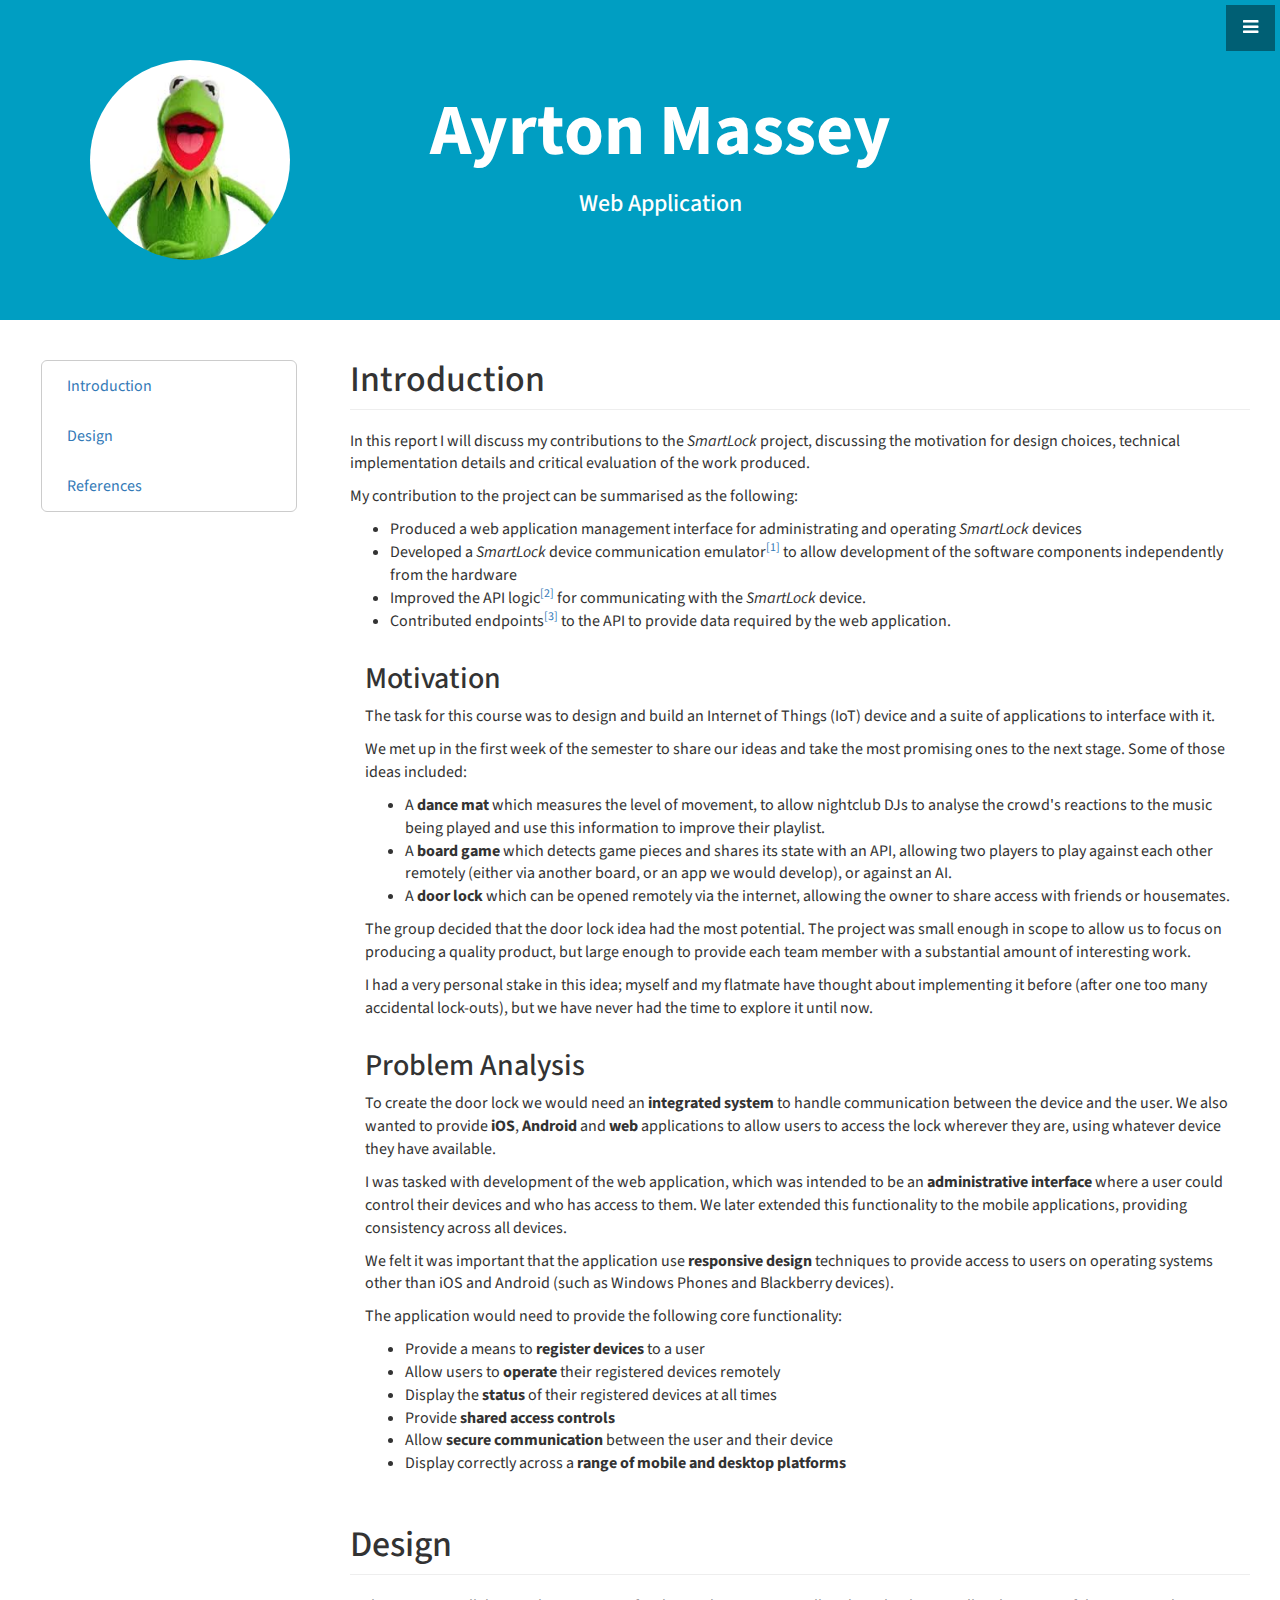
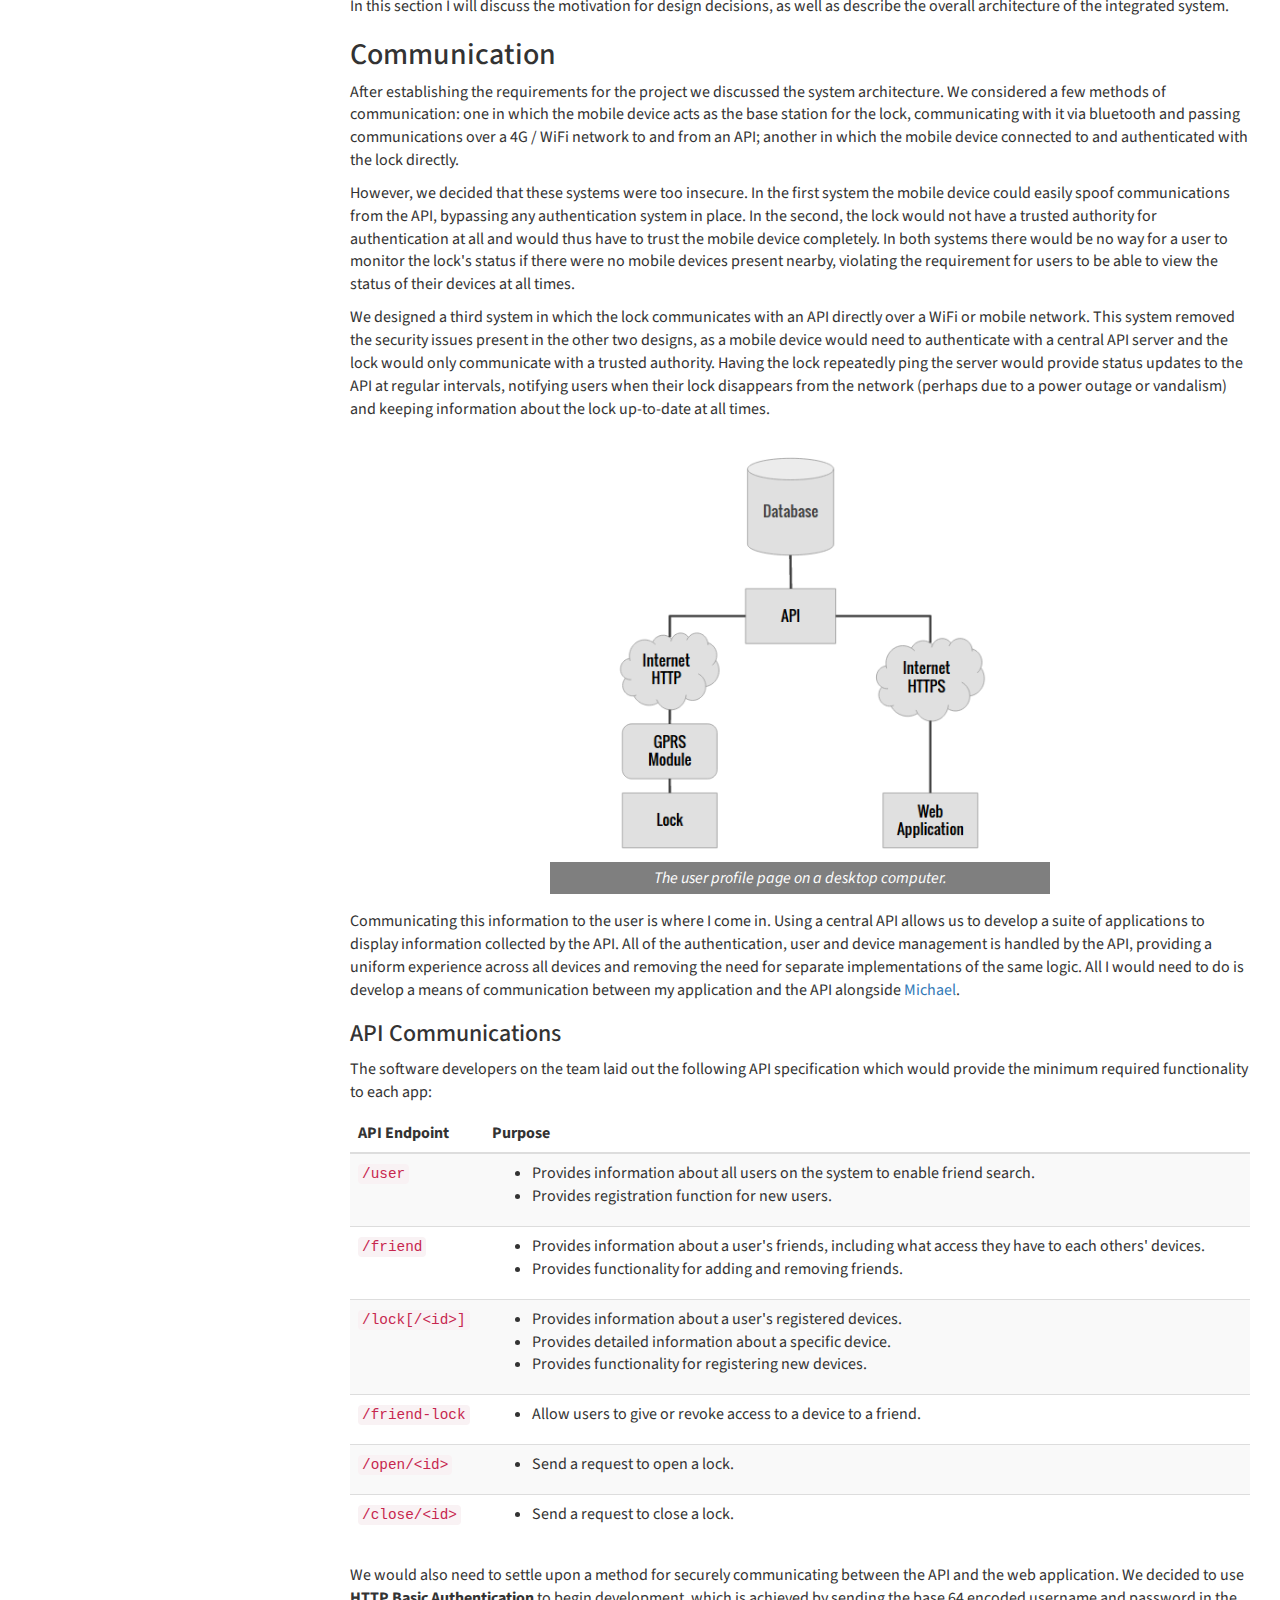
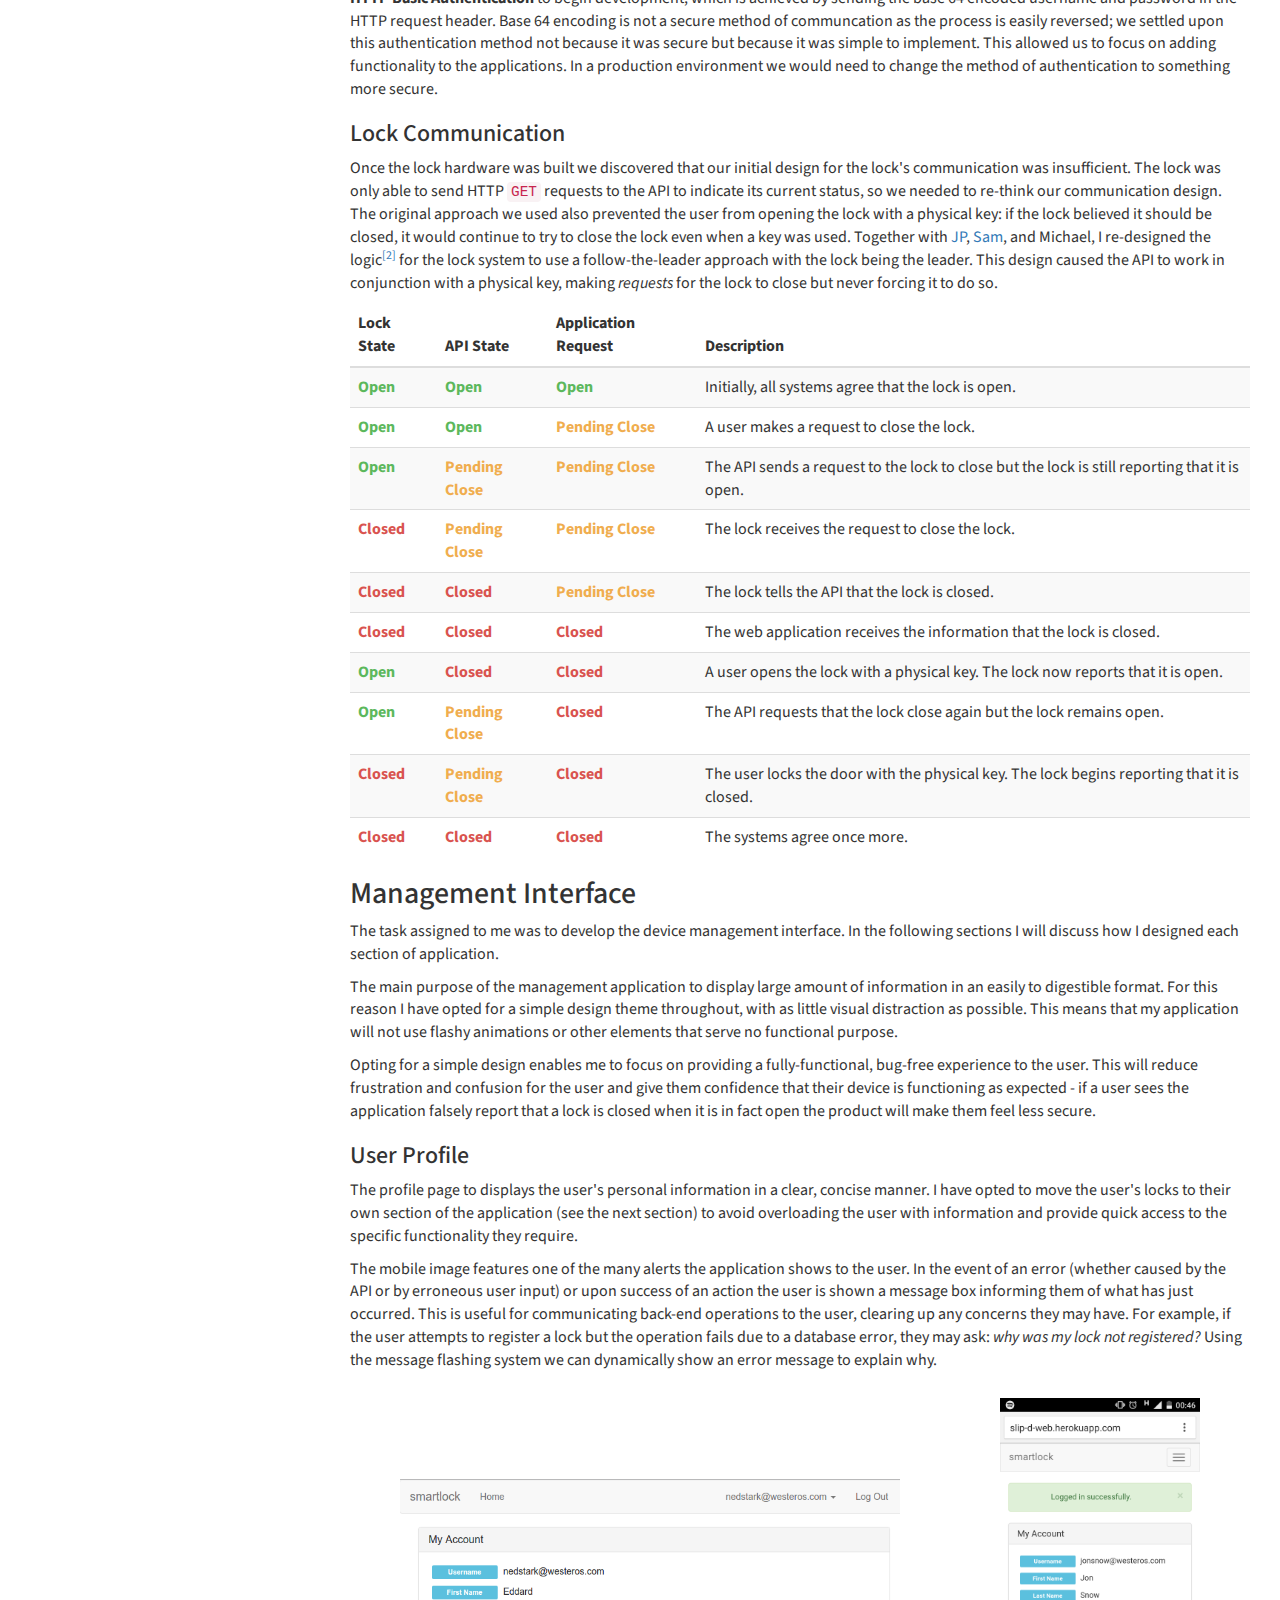
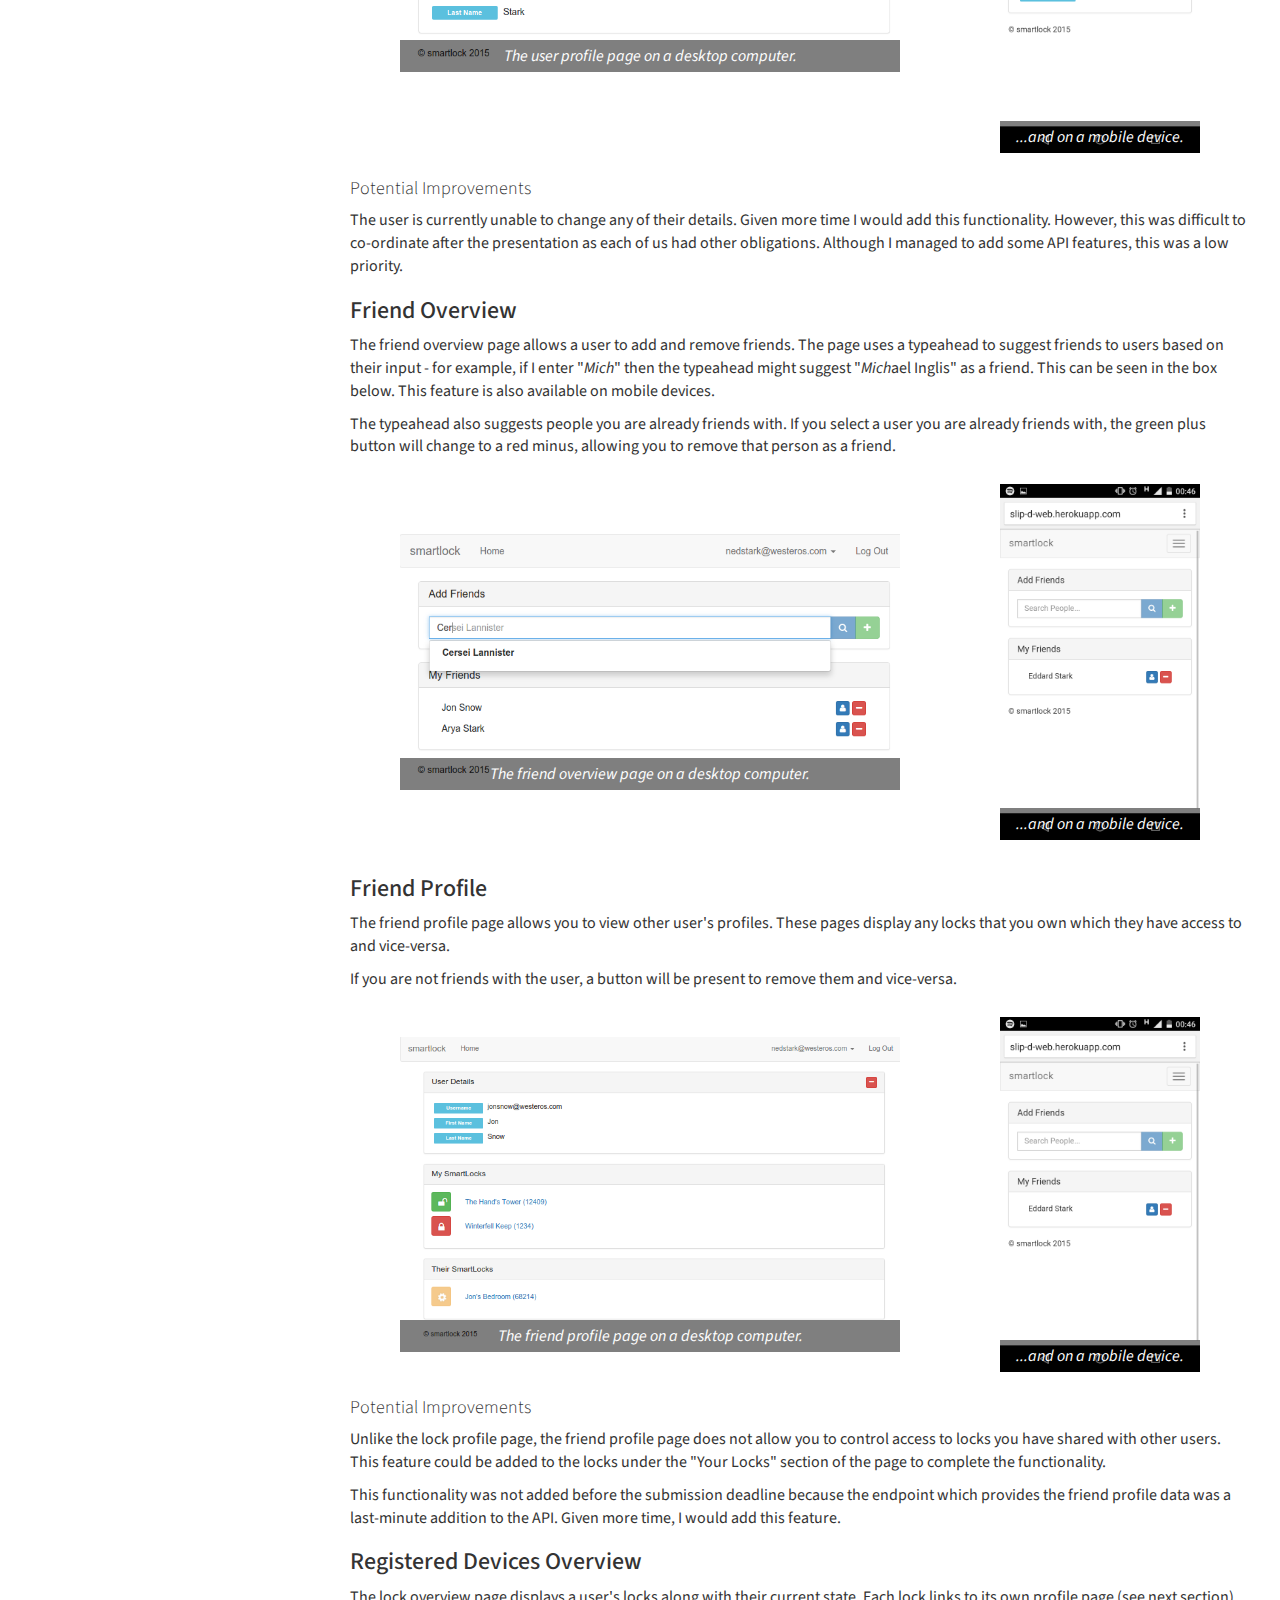
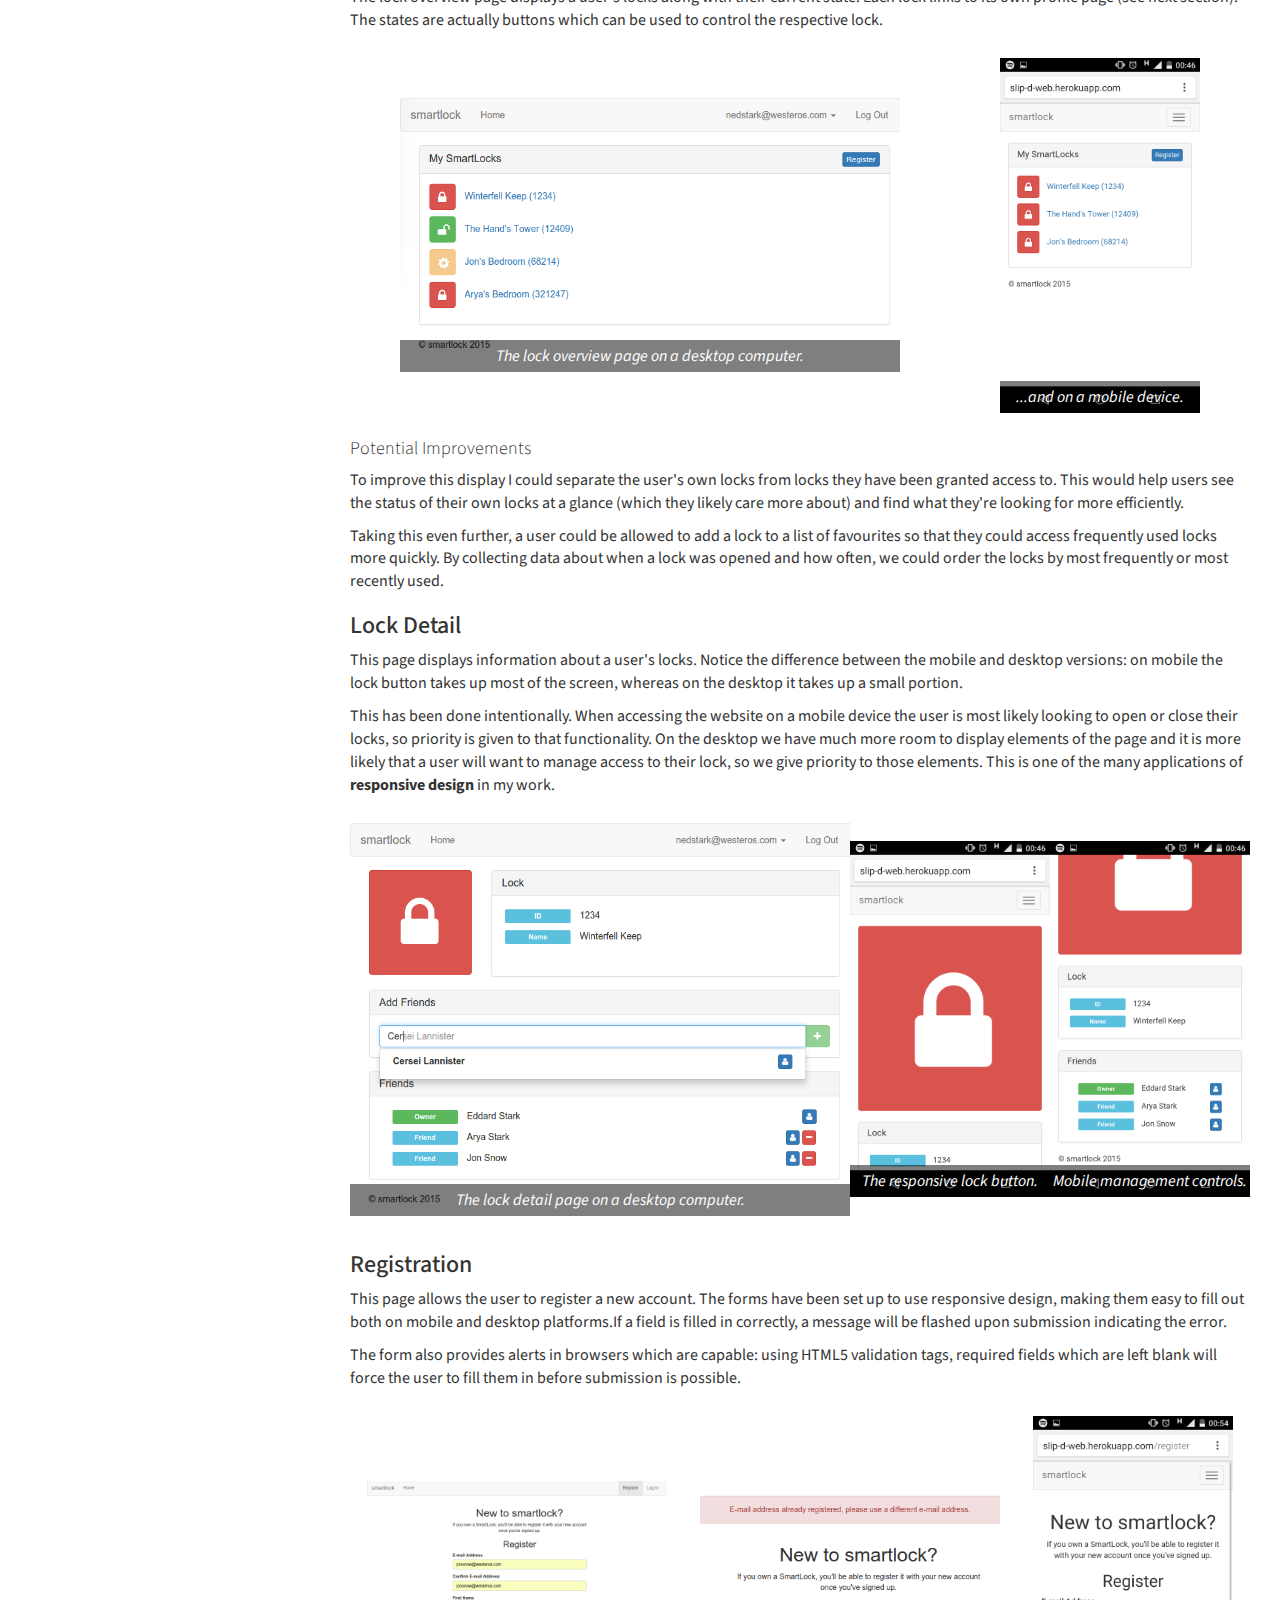
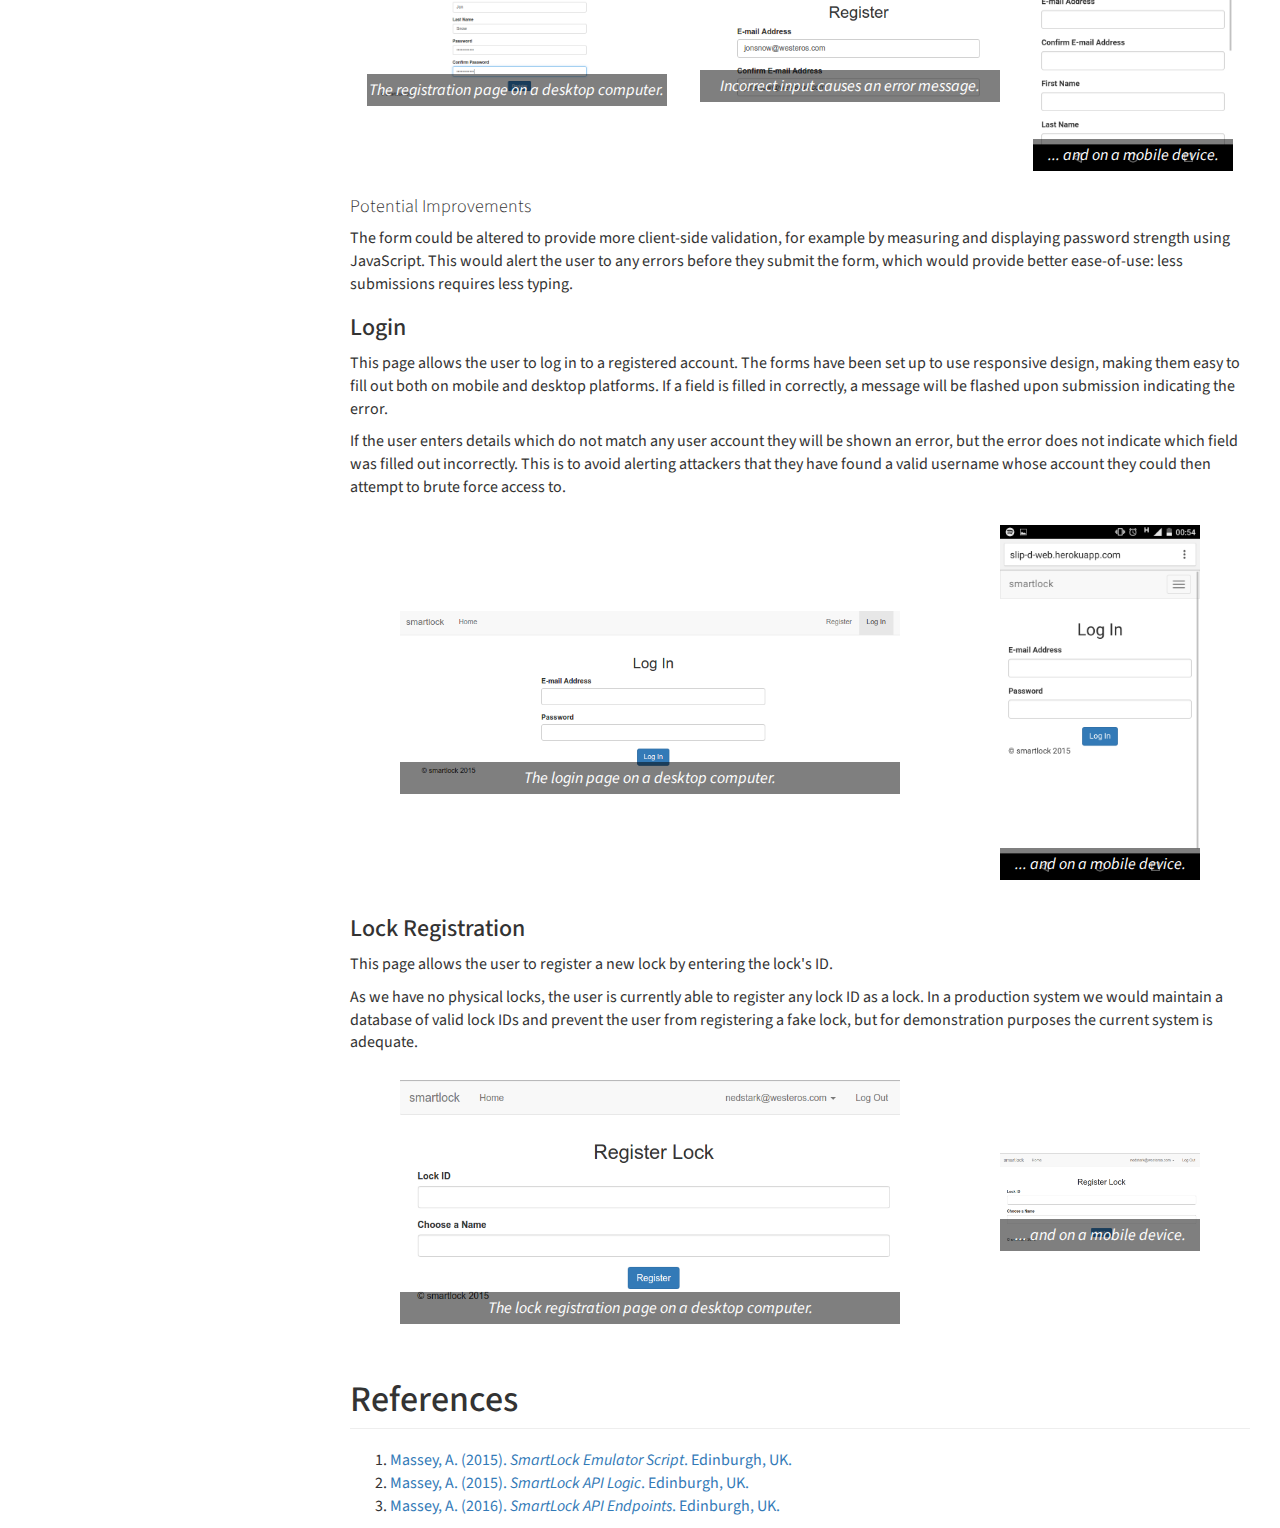
==== commit bd771e61: "Finish Design section." ====
--- a/report/ayrton.html
+++ b/report/ayrton.html
@@ -256,11 +256,16 @@
                         vandalism) and keeping information about the lock
                         up-to-date at all times.</p>
 
-                    <div class="img-container outside">
-                        <img src="img/ayrton/communications.png" />
-                        <p class="caption">Communication between the Web Application and a SmartLock device</p>
+                    <div class="img-row">
+                        
+                        <div class="img-container outside desktop">
+                            <img src="img/ayrton/communications.png" width=400 />
+                            <p class="caption">The user profile page on a desktop computer.</p>
+                        </div>
+                        
                     </div>
-
+                    
+                    
                     <p>Communicating this information to the user is
                         where I come in. Using a central API allows us to
                         develop a suite of applications to display
@@ -378,10 +383,7 @@
 
                     <subsection>
 
-                        <h3>
-                            Lock Communication
-                            <sup><a href="#gh-lock-logic">[2]</a></sup>
-                        </h3>
+                        <h3>Lock Communication</h3>
 
                         <p>Once the lock hardware was built we
                             discovered that our initial design for the
@@ -395,15 +397,17 @@
                             physical key: if the lock believed it
                             should be closed, it would continue to try
                             to close the lock even when a key was
-                            used. Together with <a href="jp.html">JP</a>,
-                            <a href="sam.html">Sam</a>, and Michael, I
-                            re-designed the logic for the lock system
-                            to use a follow-the-leader approach with
-                            the lock being the leader. This design
-                            caused the API to work in conjunction with
-                            a physical key, making <em>requests</em>
-                            for the lock to close but never forcing it
-                            to do so.</p>
+                            used. Together with <a
+                            href="jp.html">JP</a>, <a
+                            href="sam.html">Sam</a>, and Michael, I
+                            re-designed the logic<sup><a
+                            href="#gh-lock-logic">[2]</a></sup> for
+                            the lock system to use a follow-the-leader
+                            approach with the lock being the
+                            leader. This design caused the API to work
+                            in conjunction with a physical key, making
+                            <em>requests</em> for the lock to close
+                            but never forcing it to do so.</p>
 
                         <table class="table table-striped">
                             
@@ -538,15 +542,22 @@
                             avoid overloading the user with
                             information and provide quick access to
                             the specific functionality they require.</p>
-
-                        <subsection>
-                            
-                            <h4>Possible Improvements</h4>
-                                                        
-                            <p>Currently, the user is unable </p>
-
-                        </subsection>
-
+                        
+                        <p>The mobile image features one of the many
+                            alerts the application shows to the user. In
+                            the event of an error (whether caused by the
+                            API or by erroneous user input) or upon
+                            success of an action the user is shown a
+                            message box informing them of what has just
+                            occurred. This is useful for communicating
+                            back-end operations to the user, clearing up
+                            any concerns they may have. For example,
+                            if the user attempts to register a lock but
+                            the operation fails due to a database error,
+                            they may ask: <em>why was my lock not
+                            registered?</em> Using the message flashing
+                            system we can dynamically show an error
+                            message to explain why.</p>
                         
                         <div class="img-row">
                             
@@ -562,6 +573,107 @@
                             
                         </div>
                         
+                        <subsection>
+                            
+                            <h4>Potential Improvements</h4>
+                                                        
+                            <p>The user is currently unable to change
+                            any of their details. Given more time I
+                            would add this functionality. However,
+                            this was difficult to co-ordinate after
+                            the presentation as each of us had other
+                            obligations. Although I managed to add
+                            some API features, this was a low
+                            priority.</p>
+
+                        </subsection>
+                        
+                    </subsection>
+
+                    <subsection>
+
+                        <h3>Friend Overview</h3>
+
+                        <p>The friend overview page allows a user to
+                        add and remove friends. The page uses a
+                        typeahead to suggest friends to users based on
+                        their input - for example, if I enter
+                        "<em>Mich</em>" then the typeahead might
+                        suggest "<em>Mich</em>ael Inglis" as a
+                        friend. This can be seen in the box
+                        below. This feature is also available on
+                        mobile devices.</p>
+
+                        <p>The typeahead also suggests people you are
+                        already friends with. If you select a user you
+                        are already friends with, the green plus
+                        button will change to a red minus, allowing
+                        you to remove that person as a friend.</p>
+                        
+                        <div class="img-row">
+                            
+                            <div class="img-container inside desktop">
+                                <img src="img/ayrton/friends.png" width=500 />
+                                <p class="caption">The friend overview page on a desktop computer.</p>
+                            </div>
+                            
+                            <div class="img-container inside mobile">
+                                <img src="img/ayrton/friends-profile.png" width=200 />
+                                <p class="caption">...and on a mobile device.</p>
+                            </div>
+
+                        </div>
+
+                    </subsection>
+
+                    <subsection>
+
+                        <h3>Friend Profile</h3>
+
+                        <p>The friend profile page allows you to view
+                            other user's profiles. These pages display any
+                            locks that you own which they have access to
+                            and vice-versa.</p>
+
+                        <p>If you are not friends with the user, a
+                            button will be present to remove them and
+                            vice-versa.</p>
+                         
+                        <div class="img-row">
+                            
+                            <div class="img-container inside desktop">
+                                <img src="img/ayrton/other-user-profile.png" width=500 />
+                                <p class="caption">The friend profile page on a desktop computer.</p>
+                            </div>
+                            
+                            <div class="img-container inside mobile">
+                                <img src="img/ayrton/friends-profile.png" width=200 />
+                                <p class="caption">...and on a mobile device.</p>
+                            </div>
+
+                        </div>
+
+                        <subsection>
+
+                            <h4>Potential Improvements</h4>
+
+                            <p>Unlike the lock profile page, the
+                                friend profile page does not allow you to
+                                control access to locks you have shared
+                                with other users. This feature could be
+                                added to the locks under the "Your Locks"
+                                section of the page to complete the
+                                functionality.</p>
+
+                            <p>This functionality was not added before
+                                the submission deadline because the
+                                endpoint which provides the friend profile
+                                data was a last-minute addition to the
+                                API. Given more time, I would add this
+                                feature.</p>
+
+                        </subsection>
+
                     </subsection>
                     
                     <subsection>
@@ -574,10 +686,24 @@
                             section). The states are actually buttons
                             which can be used to control the respective
                             lock.</p>
-
+                        
+                        <div class="img-row">
+                            
+                            <div class="img-container inside desktop">
+                                <img src="img/ayrton/locks.png" width=500 />
+                                <p class="caption">The lock overview page on a desktop computer.</p>
+                            </div>
+                            
+                            <div class="img-container inside mobile">
+                                <img src="img/ayrton/locks-mobile.png" width=200 />
+                                <p class="caption">...and on a mobile device.</p>
+                            </div>
+
+                        </div>
+                        
                         <subsection>
                             
-                            <h4>Possible Improvements</h4>
+                            <h4>Potential Improvements</h4>
                             
                             <p>To improve this display I could separate
                                 the user's own locks from locks they have
@@ -595,33 +721,181 @@
                                 order the locks by most frequently or most
                                 recently used.</p>
 
-                        </subsection>           
-                        
+                        </subsection>
+
+                    </subsection>
+                    
+                    <subsection>
+                        
+                        <h3>Lock Detail</h3>
+                        
+                        <p>This page displays information about a
+                        user's locks. Notice the difference between
+                        the mobile and desktop versions: on mobile the
+                        lock button takes up most of the screen,
+                        whereas on the desktop it takes up a small
+                        portion.</p>
+
+                        <p>This has been done intentionally. When
+                        accessing the website on a mobile device the
+                        user is most likely looking to open or close
+                        their locks, so priority is given to that
+                        functionality. On the desktop we have much
+                        more room to display elements of the page and
+                        it is more likely that a user will want to
+                        manage access to their lock, so we give
+                        priority to those elements. This is one of the
+                        many applications of <strong>responsive
+                        design</strong> in my work.<p>
+
                         <div class="img-row">
                             
                             <div class="img-container inside desktop">
-                                <img src="img/ayrton/locks.png" width=500 />
-                                <p class="caption">The user profile page on a desktop computer.</p>
+                                <img src="img/ayrton/lock.png" width=500 />
+                                <p class="caption">The lock detail page on a desktop computer.</p>
                             </div>
                             
                             <div class="img-container inside mobile">
-                                <img src="img/ayrton/locks-mobile.png" width=200 />
-                                <p class="caption">...and on a mobile device.</p>
+                                <img src="img/ayrton/lock-button-mobile.png" width=200 />
+                                <p class="caption">The responsive lock button.</p>
+                            </div>
+
+                            <div class="img-container inside mobile">
+                                <img src="img/ayrton/lock-details-mobile.png" width=200 />
+                                <p class="caption">Mobile management controls.</p>
                             </div>
 
                         </div>
-
+                            
                     </subsection>
-                    
+
                     <subsection>
-                        
-                        <h3>Lock Detail</h3>
-                        
-                        <p>This
-                        
+
+                        <h3>Registration</h3>
+
+                        <p>This page allows the user to register a new
+                            account. The forms have been set up to use
+                            responsive design, making them easy to
+                            fill out both on mobile and desktop
+                            platforms.If a field is filled in
+                            correctly, a message will be flashed upon
+                            submission indicating the error.</p>
+
+                        <p>The form also provides alerts in browsers
+                            which are capable: using HTML5 validation
+                            tags, required fields which are left blank
+                            will force the user to fill them in before
+                            submission is possible.</p>
+
+                        <div class="img-row">
+                            
+                            <div class="img-container inside desktop-small">
+                                <img src="img/ayrton/register.png" width=300 />
+                                <p class="caption">The registration page on a desktop computer.</p>
+                            </div>
+                            
+                            <div class="img-container inside desktop-small">
+                                <img src="img/ayrton/error-message.png" width=300 />
+                                <p class="caption">Incorrect input causes an error message.</p>
+                            </div>
+
+                            <div class="img-container inside mobile">
+                                <img src="img/ayrton/register-mobile.png" width=200 />
+                                <p class="caption">... and on a mobile device.</p>
+                            </div>
+
+                        </div>
+
+                        <subsection>
+                            
+                            <h4>Potential Improvements</h4>
+
+                            <p>The form could be altered to provide
+                            more client-side validation, for example by
+                            measuring and displaying password strength using
+                            JavaScript. This would alert the user to
+                            any errors before they submit the form,
+                            which would provide better ease-of-use:
+                            less submissions requires less typing.</p>
+                        
+                        </subsection>
+
                     </subsection>
+
+                    <subsection>
+
+                        <h3>Login</h3>
+
+                        <p>This page allows the user to log in to a
+                            registered account. The forms have been
+                            set up to use responsive design, making
+                            them easy to fill out both on mobile and
+                            desktop platforms. If a field is filled in
+                            correctly, a message will be flashed upon
+                            submission indicating the error.</p>
+
+                        <p>If the user enters details which do not
+                            match any user account they will be shown
+                            an error, but the error does not indicate
+                            which field was filled out
+                            incorrectly. This is to avoid alerting
+                            attackers that they have found a valid
+                            username whose account they could then
+                            attempt to brute force access to.</p>
+
+                        <div class="img-row">
+                            
+                            <div class="img-container inside desktop">
+                                <img src="img/ayrton/login.png" width=500 />
+                                <p class="caption">The login page on a desktop computer.</p>
+                            </div>
+                            
+                            <div class="img-container inside mobile">
+                                <img src="img/ayrton/login-mobile.png" width=200 />
+                                <p class="caption">... and on a mobile device.</p>
+                            </div>
+
+                        </div>
+
+                    </subsection>
                     
                 </subsection>
+
+                <subsection>
+
+                        <h3>Lock Registration</h3>
+
+                        <p>This page allows the user to register a new
+                            lock by entering the lock's ID.</p>
+
+                        <p>As we have no physical locks, the user is
+                        currently able to register any lock ID as a
+                        lock. In a production system we would maintain
+                        a database of valid lock IDs and prevent the
+                        user from registering a fake lock, but for
+                        demonstration purposes the current system is
+                        adequate.</p>
+
+                        <div class="img-row">
+                            
+                            <div class="img-container inside desktop">
+                                <img src="img/ayrton/register-lock.png" width=500 />
+                                <p class="caption">The lock
+                                registration page on a desktop
+                                computer.</p>
+                            </div>
+                            
+                            <div class="img-container inside mobile">
+                                <img src="img/ayrton/register-lock.png" width=200 />
+                                <p class="caption">... and on a mobile device.</p>
+                            </div>
+
+                        </div>
+                        
+                    </subsection>
+                    
+                </subsection>
+
                         
             </section>
 
@@ -656,7 +930,8 @@
         
         <!-- jQuery -->
         <script src="js/jquery.js"></script>
-        <!-- <script src="jquery-1.7.2.min.js"></script> -->
+
+        <!-- tocify scripts -->
         <script src="js/jquery-ui-1.9.1.custom.min.js"></script>
         <script src="js/jquery.tocify.min.js""></script>
 
--- a/report/css/stylish-portfolio.css
+++ b/report/css/stylish-portfolio.css
@@ -273,6 +273,8 @@
     flex: 0 0 auto;
     text-align: center;
     position: relative;
+    margin-top: 1em;
+    margin-bottom: 1em;
 }
 
 .img-container.mobile {
@@ -281,6 +283,10 @@
 
 .img-container.desktop {
     flex-basis: 500px;
+}
+
+.img-container.small {
+    flex-basis: 300px;
 }
 
 .img-container.outside {
@@ -297,4 +303,8 @@
     width: 100%;
     font-style: italic;
     margin: 0;
+}
+
+h4 {
+    font-weight: 300;
 }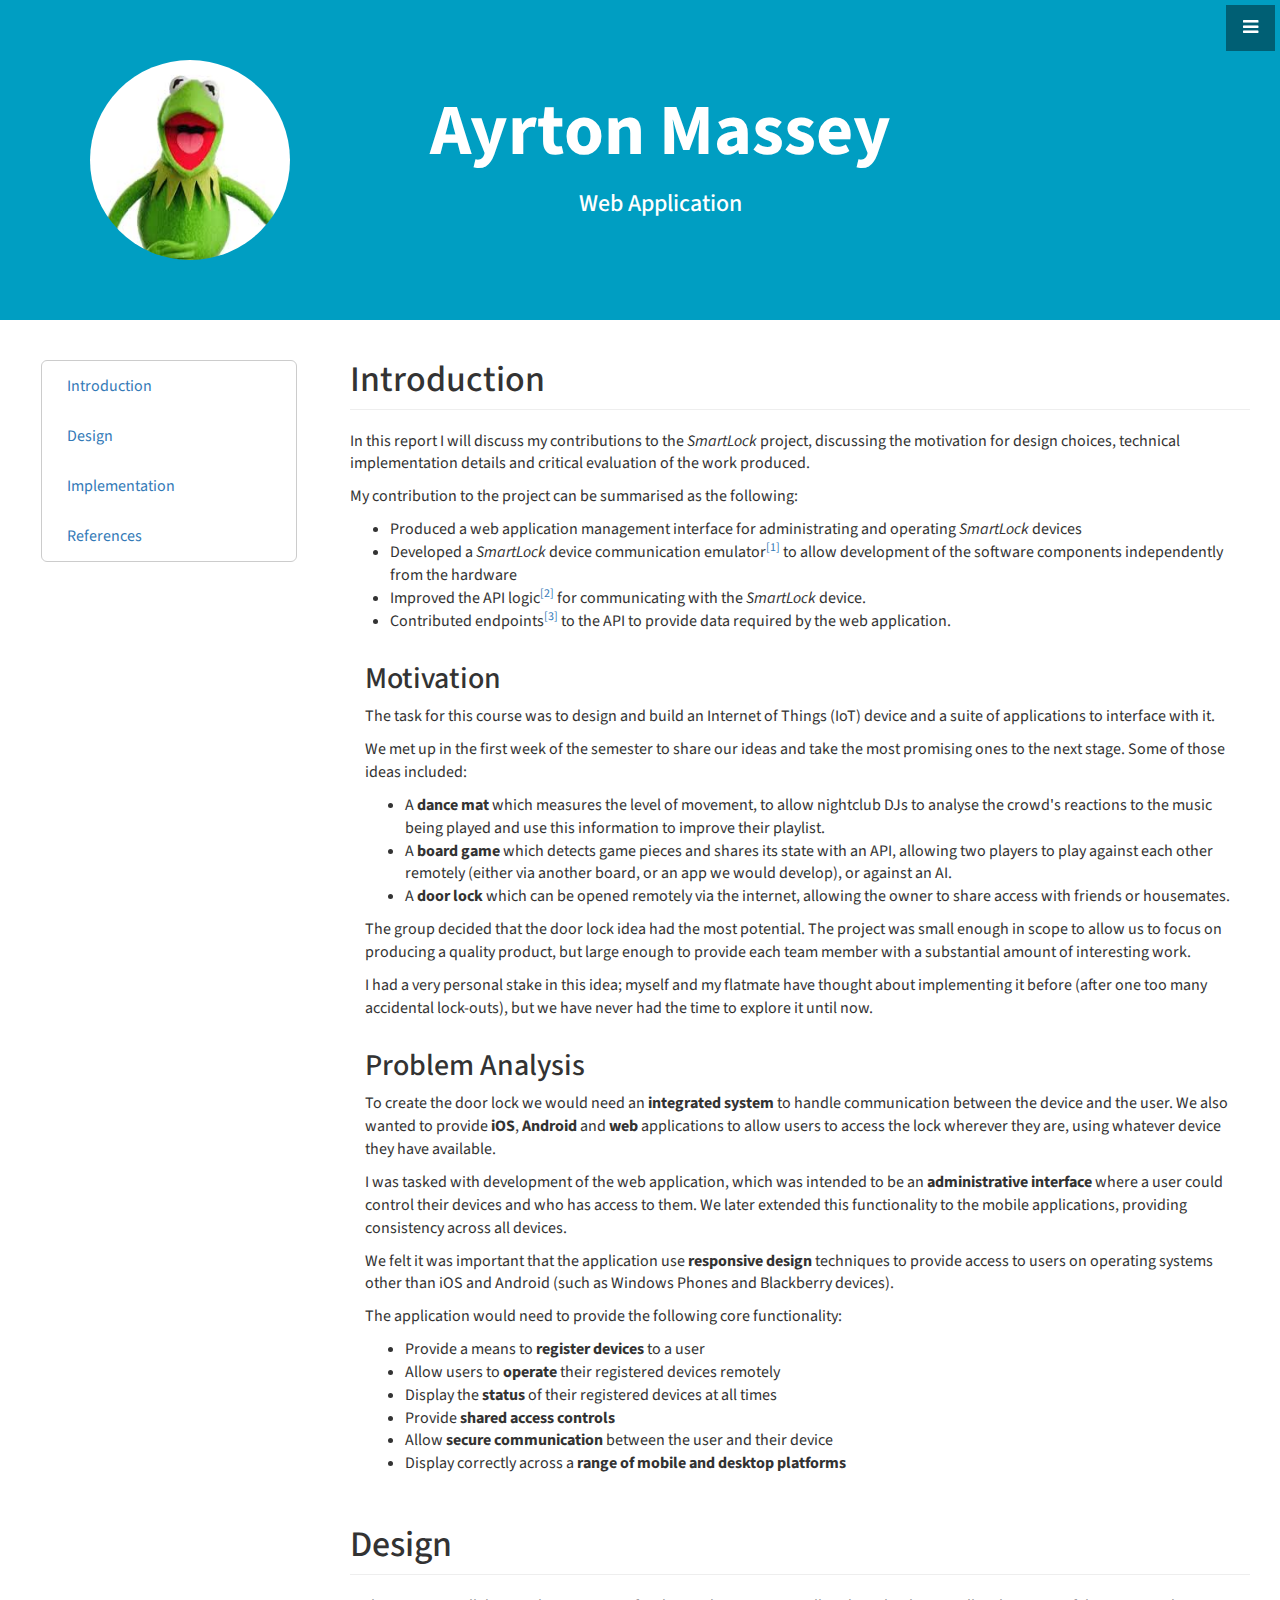
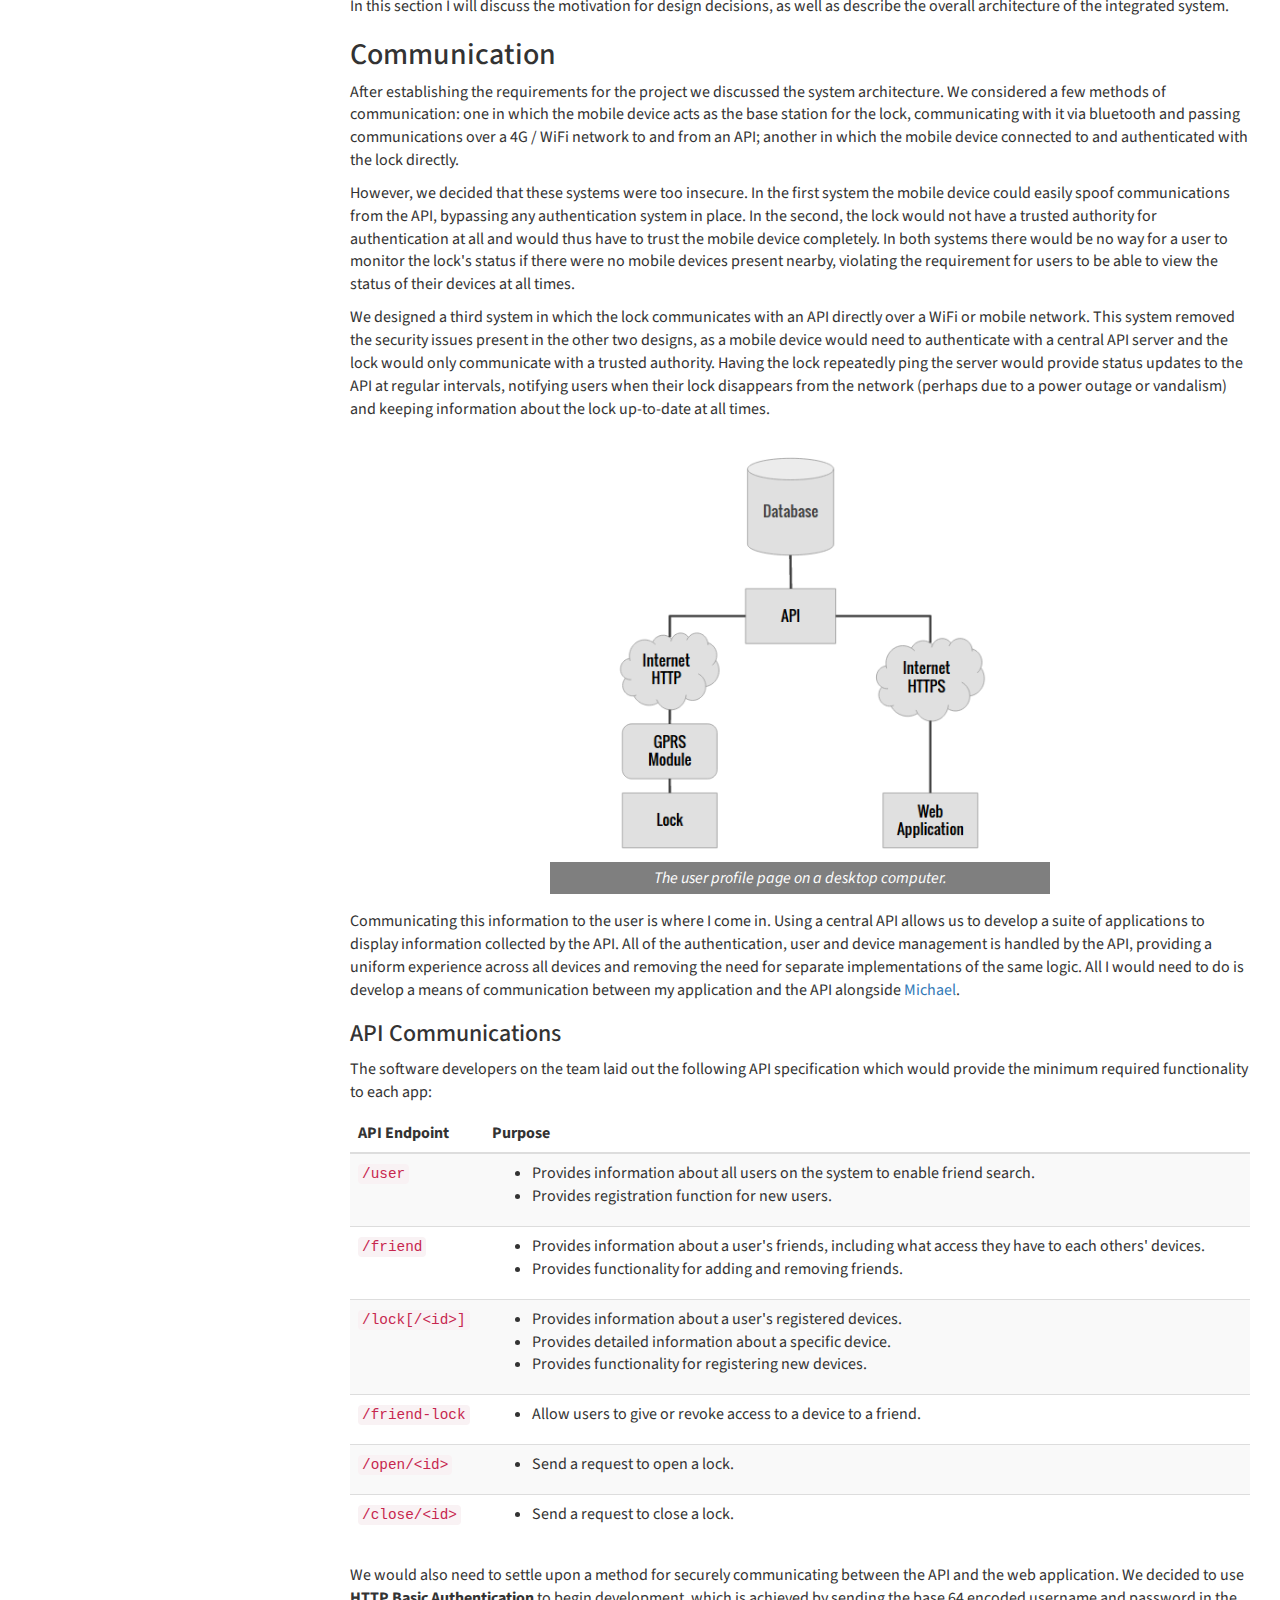
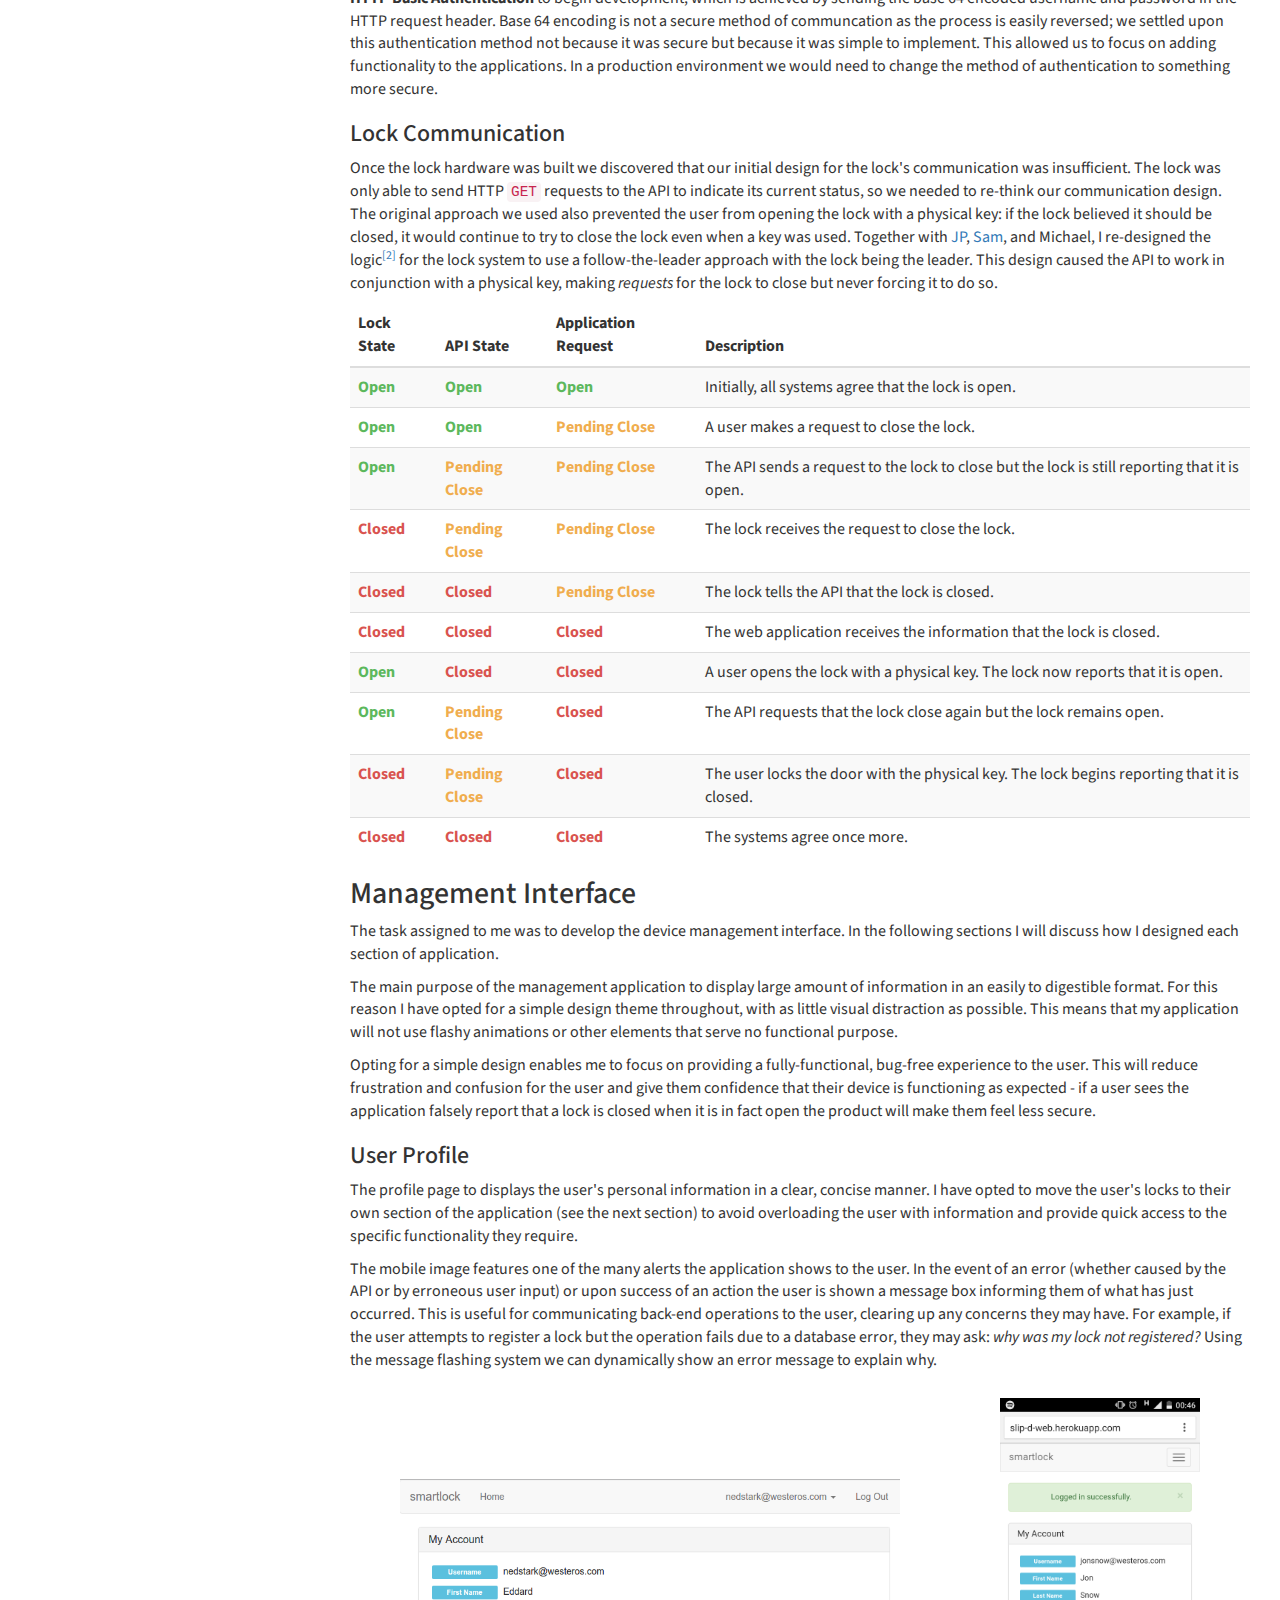
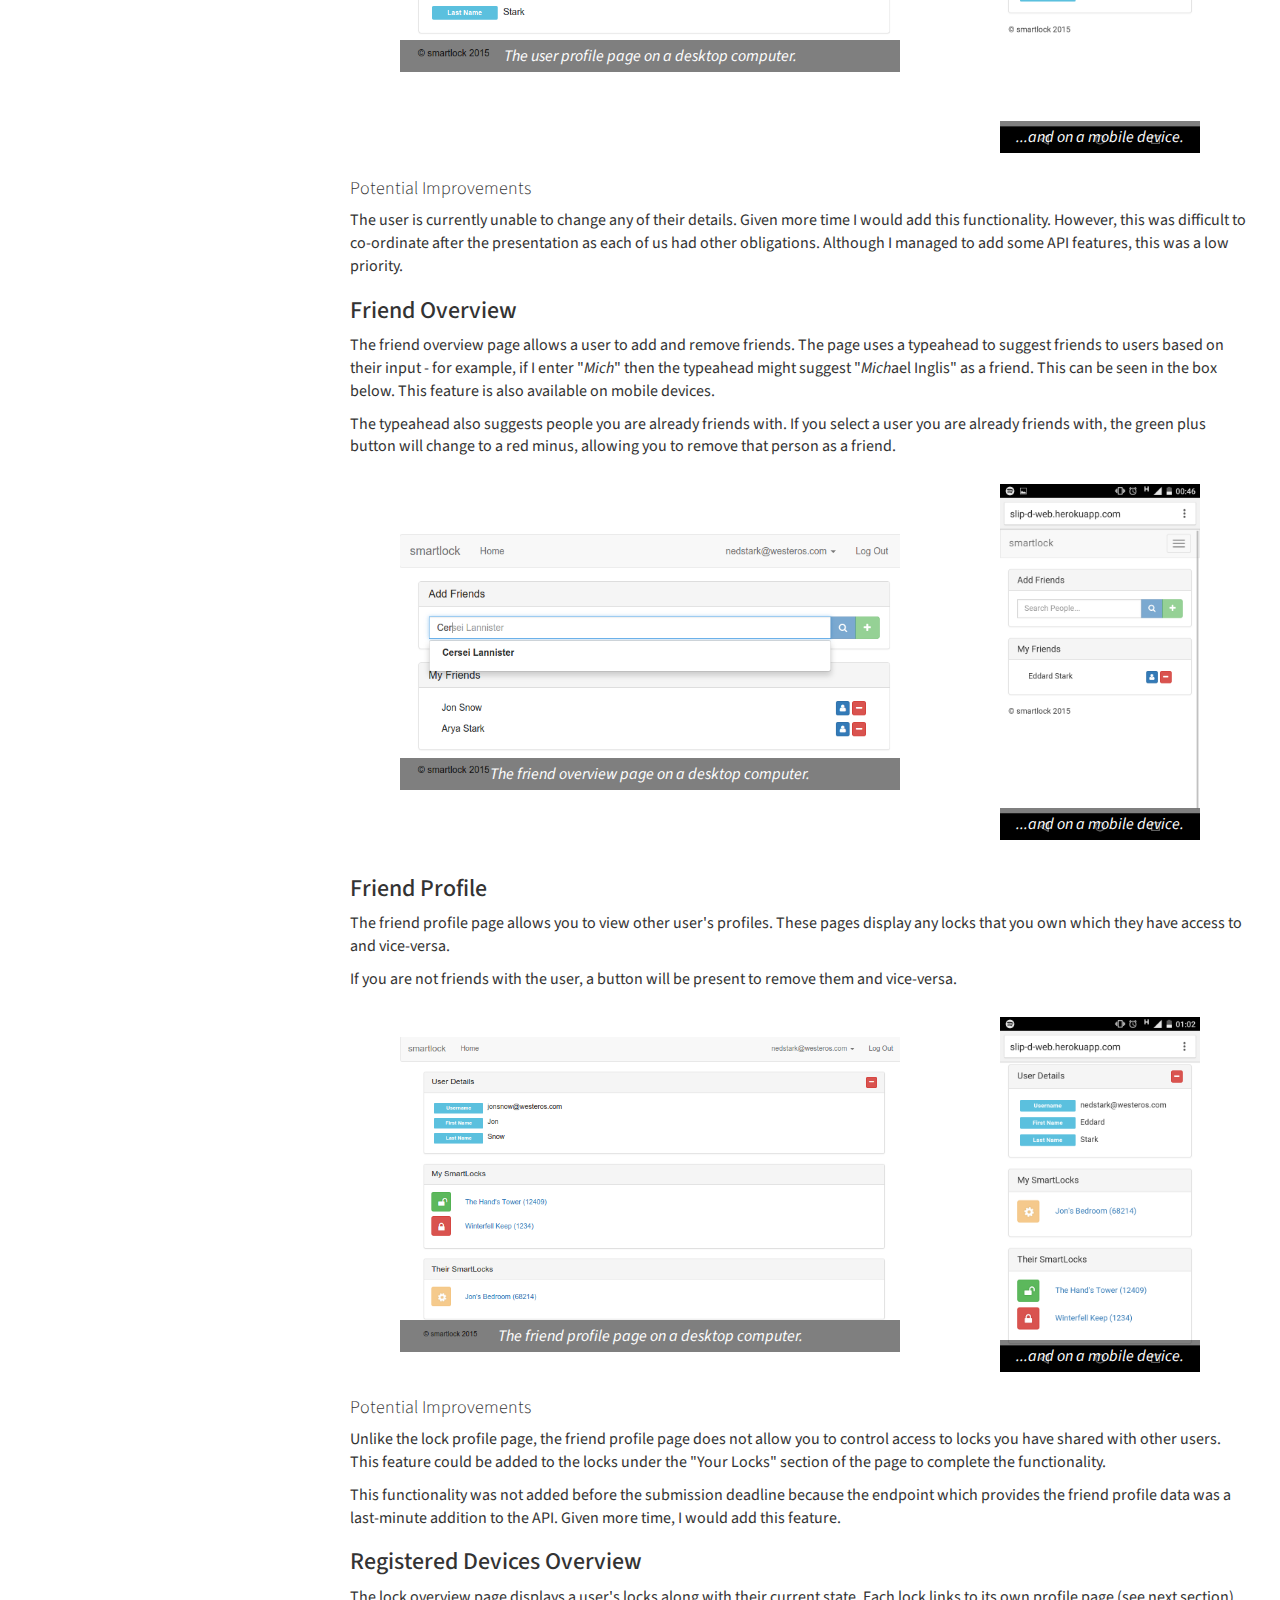
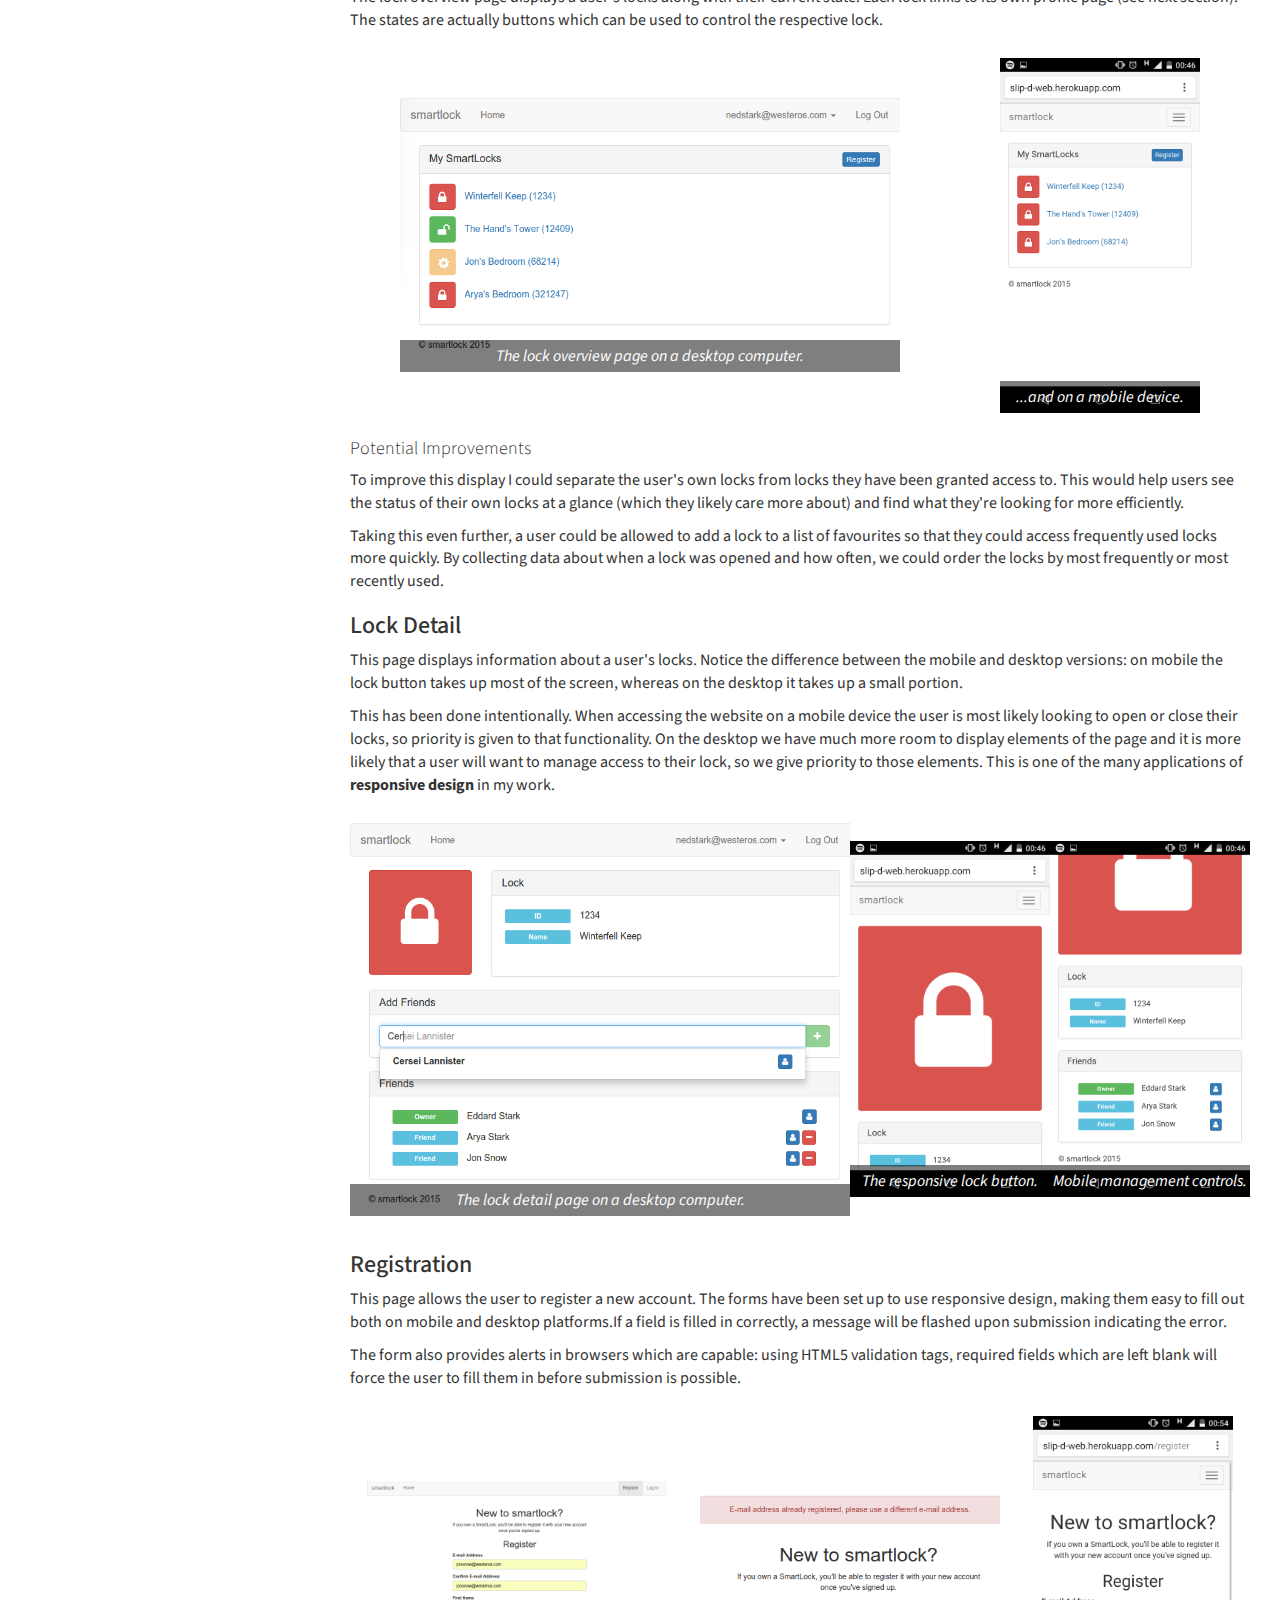
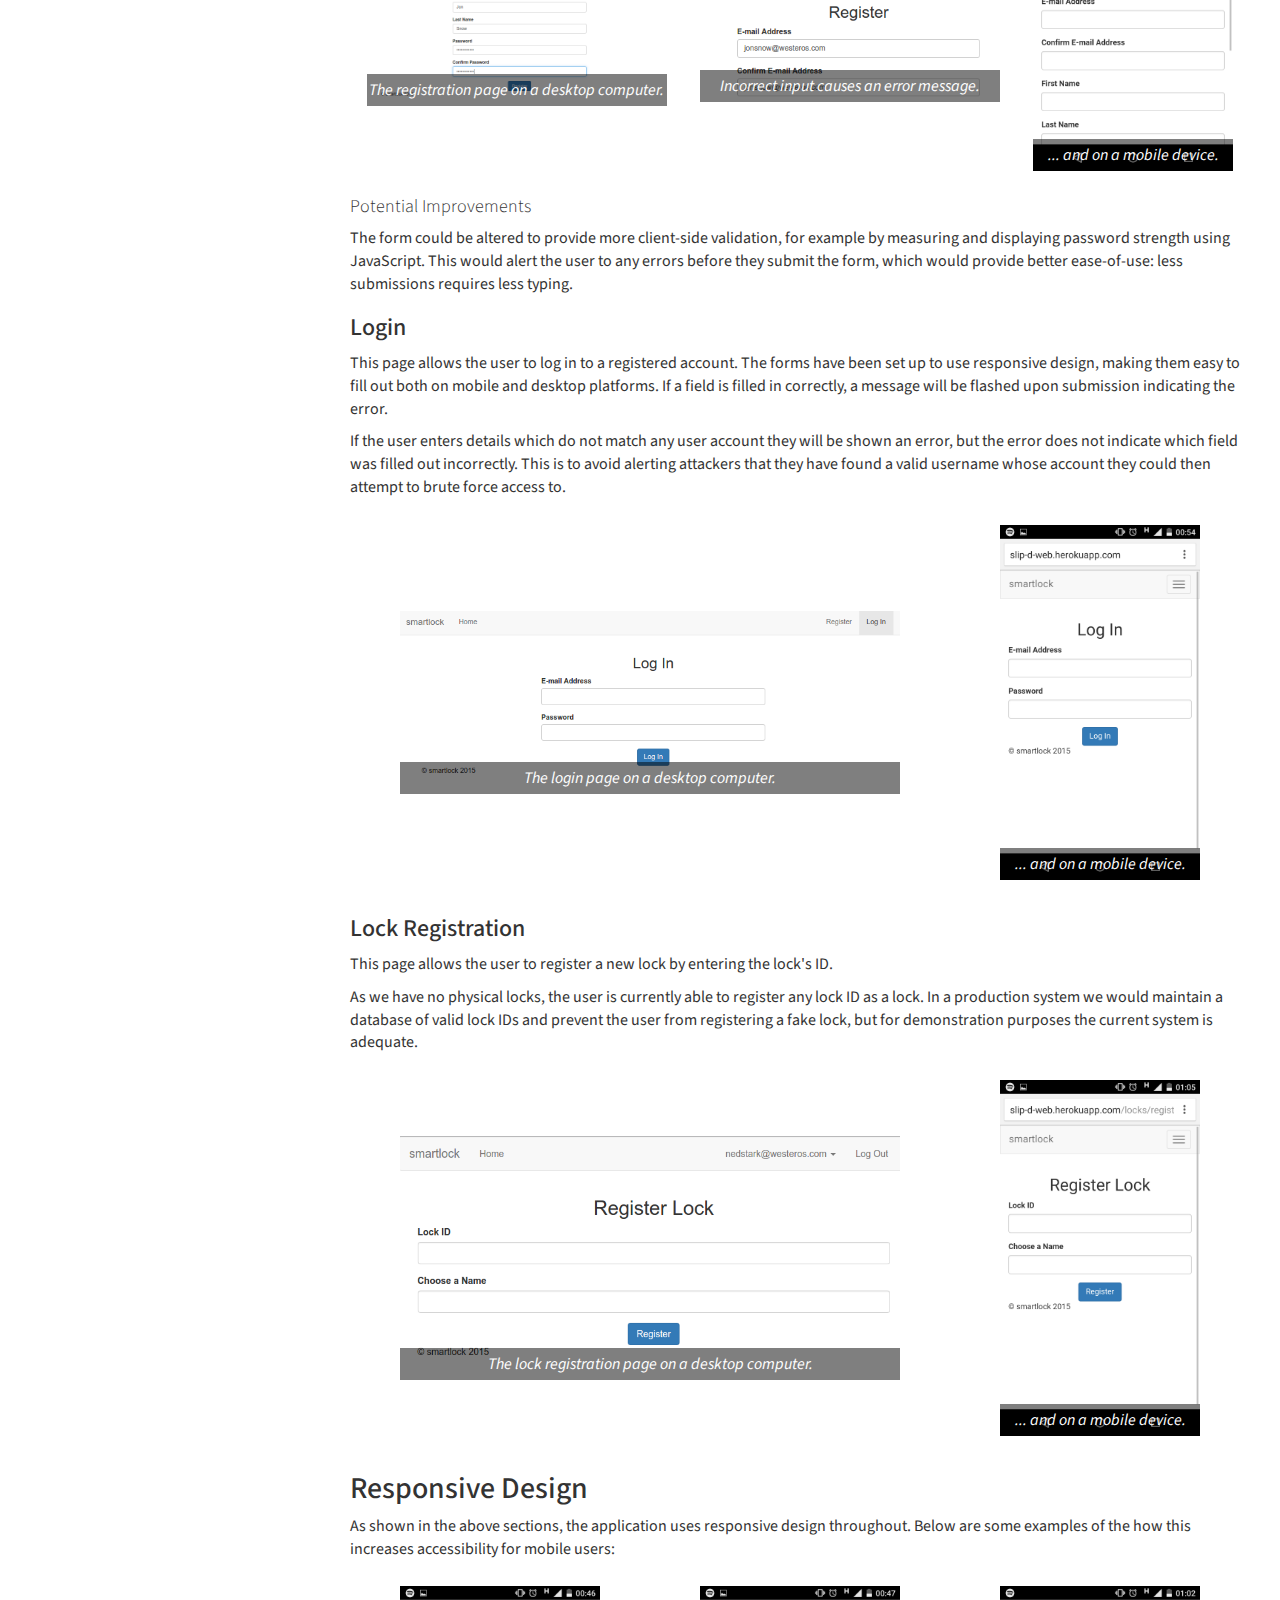
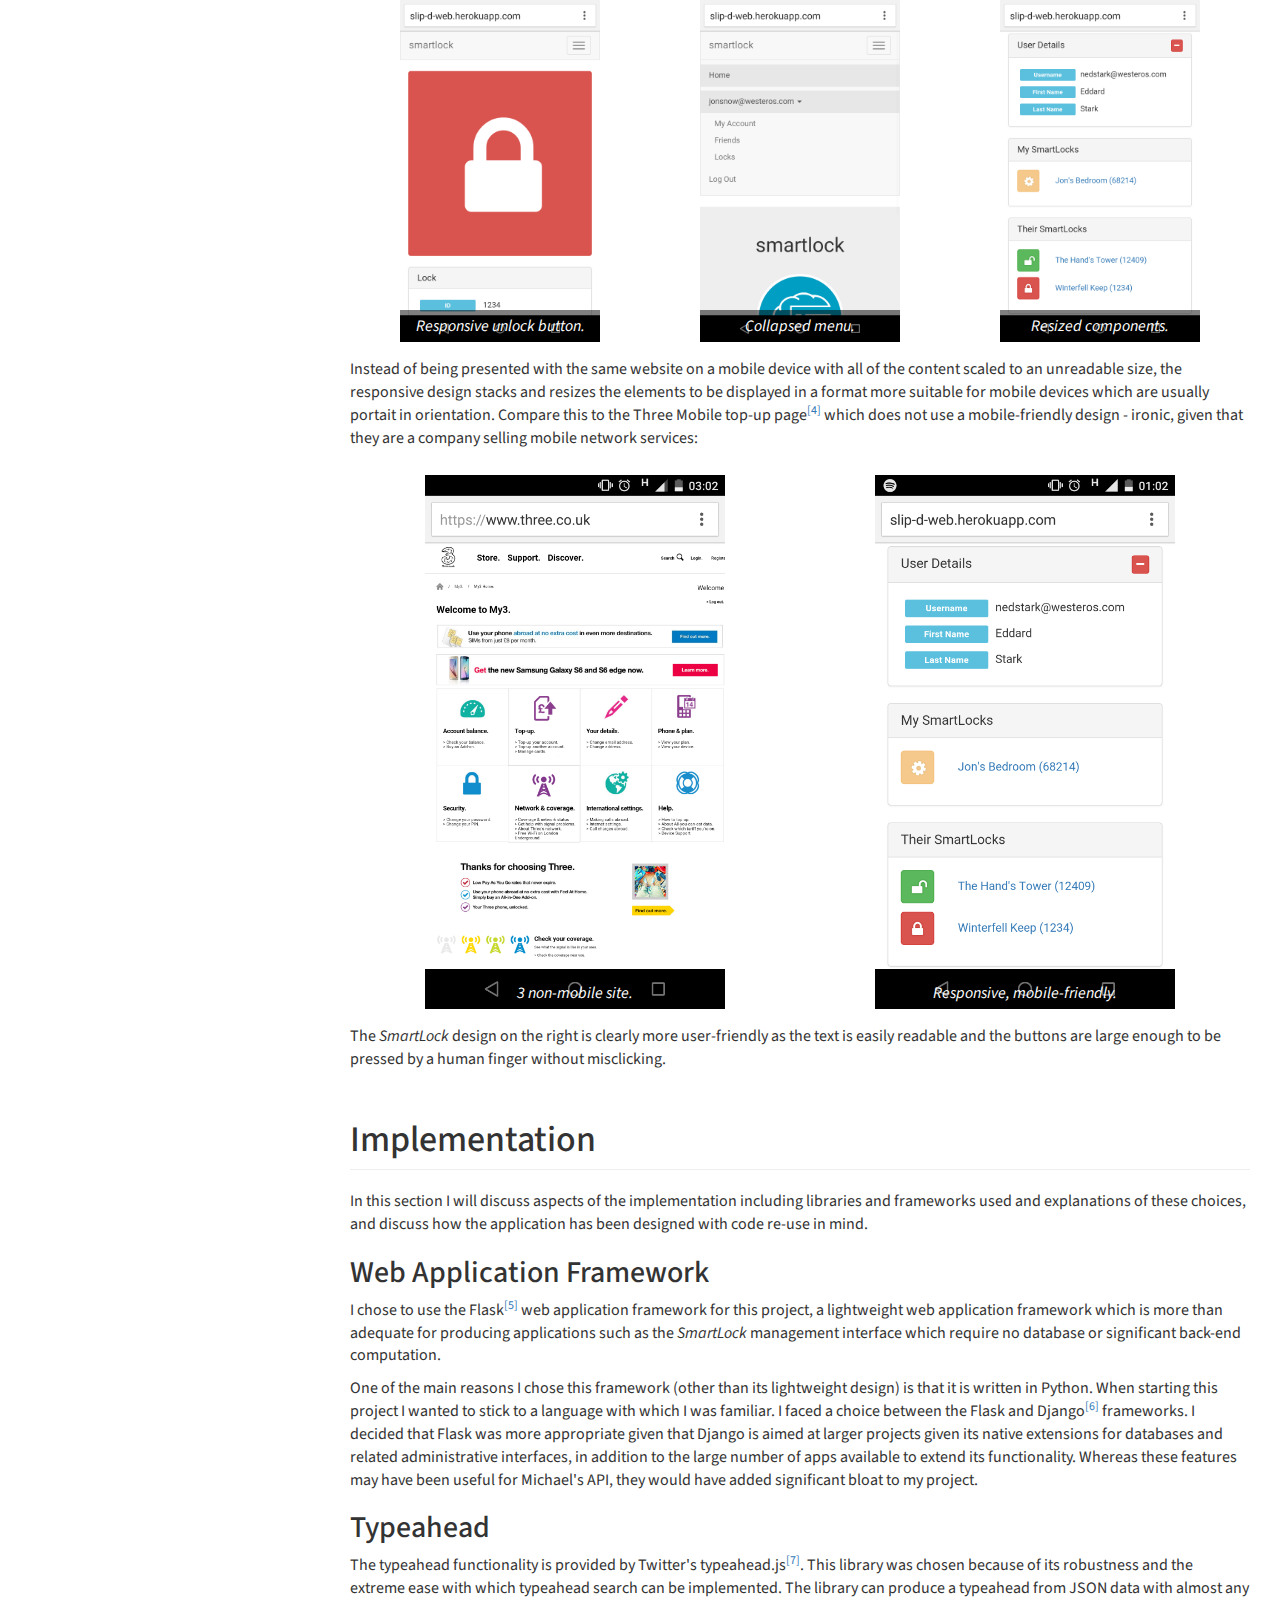
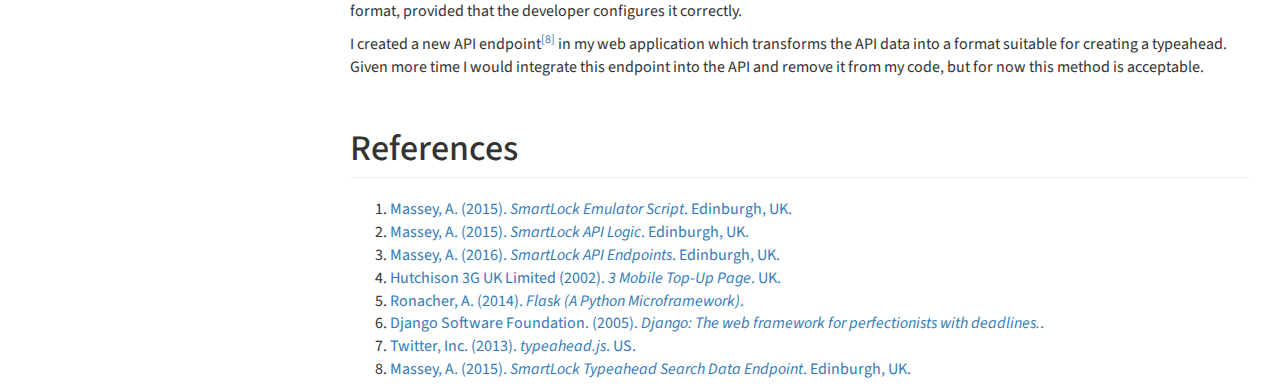
==== commit c41c0f05: "Update implementation." ====
--- a/report/ayrton.html
+++ b/report/ayrton.html
@@ -647,7 +647,7 @@
                             </div>
                             
                             <div class="img-container inside mobile">
-                                <img src="img/ayrton/friends-profile.png" width=200 />
+                                <img src="img/ayrton/other-user-profile-mobile.png" width=200 />
                                 <p class="caption">...and on a mobile device.</p>
                             </div>
 
@@ -886,7 +886,7 @@
                             </div>
                             
                             <div class="img-container inside mobile">
-                                <img src="img/ayrton/register-lock.png" width=200 />
+                                <img src="img/ayrton/register-lock-mobile.png" width=200 />
                                 <p class="caption">... and on a mobile device.</p>
                             </div>
 
@@ -896,9 +896,137 @@
                     
                 </subsection>
 
-                        
+                <subsection>
+
+                    <h2>Responsive Design</h2>
+
+                    <p>As shown in the above sections, the application
+                        uses responsive design throughout. Below are some
+                        examples of the how this increases accessibility for
+                        mobile users:</p>
+
+
+                    <div class="img-row">
+                        
+                        <div class="img-container inside mobile">
+                            <img src="img/ayrton/lock-button-mobile.png" width=200 />
+                            <p class="caption">Responsive unlock button.</p>
+                        </div>
+                        
+                        <div class="img-container inside mobile">
+                            <img src="img/ayrton/responsive-mobile.png" width=200 />
+                            <p class="caption">Collapsed menu.</p>
+                        </div>
+
+                        <div class="img-container inside mobile">
+                            <img src="img/ayrton/other-user-profile-mobile.png" width=200 />
+                            <p class="caption">Resized components.</p>
+                        </div>
+
+                    </div>
+
+                    <p>Instead of being presented with the same
+                        website on a mobile device with all of the
+                        content scaled to an unreadable size, the
+                        responsive design stacks and resizes the
+                        elements to be displayed in a format more
+                        suitable for mobile devices which are usually
+                        portait in orientation. Compare this to the
+                        Three Mobile top-up page<sup><a
+                        href="#3mobile">[4]</a></sup> which does not
+                        use a mobile-friendly design - ironic, given
+                        that they are a company selling mobile network
+                        services:</p>
+
+                    <div class="img-row">
+                        
+                        <div class="img-container inside desktop-small">
+                            <img src="img/ayrton/3mobile.png" width=300 />
+                            <p class="caption">3 non-mobile site.</p>
+                        </div>
+
+                        <div class="img-container inside desktop-small">
+                            <img src="img/ayrton/other-user-profile-mobile.png" width=300 />
+                            <p class="caption">Responsive, mobile-friendly.</p>
+                        </div>
+
+                    </div>
+
+                    <p>The <em>SmartLock</em> design on the right is
+                        clearly more user-friendly as the text is easily
+                        readable and the buttons are large enough to be
+                        pressed by a human finger without misclicking.</p>
+                    
+                </subsection>
+                    
             </section>
 
+            <section class="col-md-12">
+
+                <h1 class="page-header">Implementation</h1>
+
+                <p>In this section I will discuss aspects of the
+                    implementation including libraries and frameworks used
+                    and explanations of these choices, and discuss how the
+                    application has been designed with code re-use in
+                    mind.</p>
+
+                <subsection>
+                    
+                    <h2>Web Application Framework</h2>
+
+                    <p>I chose to use the Flask<sup><a
+                        href="#flask">[5]</a></sup> web application
+                        framework for this project, a lightweight web
+                        application framework which is more than
+                        adequate for producing applications such as
+                        the <em>SmartLock</em> management interface
+                        which require no database or significant
+                        back-end computation.</p>
+
+                    <p>One of the main reasons I chose this framework
+                        (other than its lightweight design) is that it
+                        is written in Python. When starting this
+                        project I wanted to stick to a language with
+                        which I was familiar. I faced a choice
+                        between the Flask and Django<sup><a
+                        href="#django">[6]</a></sup> frameworks. I
+                        decided that Flask was more appropriate given
+                        that Django is aimed at larger projects given
+                        its native extensions for databases and
+                        related administrative interfaces, in addition
+                        to the large number of apps available to
+                        extend its functionality. Whereas these
+                        features may have been useful for Michael's
+                        API, they would have added significant bloat
+                        to my project.</p>
+
+                </subsection>
+                    
+                <subsection>
+                    
+                    <h2>Typeahead</h2>
+
+                    <p>The typeahead functionality is provided by
+                        Twitter's typeahead.js<sup><a href="#typeahead">[7]</a></sup>.
+                        This library was chosen because of its
+                        robustness and the extreme ease with which
+                        typeahead search can be implemented. The
+                        library can produce a typeahead from JSON data with almost any format, provided that the developer configures it correctly.</p>
+
+                    <p>I created a new API endpoint<sup><a
+                        href="#friendpoint">[8]</a></sup> in my web
+                        application which transforms the API data into
+                        a format suitable for creating a
+                        typeahead. Given more time I would integrate
+                        this endpoint into the API and remove it from
+                        my code, but for now this method is
+                        acceptable.</p>
+
+                </subsection>
+                
+            </section>
+            
             <section class="col-md-12">
                 
                 <h1 class="page-header">References</h1>
@@ -922,6 +1050,35 @@
                             <em>SmartLock API Endpoints</em>.
                             Edinburgh, UK.
                         </a></li>
+                    <li><a name="3mobile"></a>
+                        <a href="https://www.three.co.uk/New_My3/My3_Home">
+                            Hutchison 3G UK Limited (2002).
+                            <em>3 Mobile Top-Up Page</em>.
+                            UK.
+                        </a></li>
+                    <li><a name="flask"></a>
+                        <a href="http://flask.pocoo.org/">
+                            Ronacher, A. (2014).
+                            <em>Flask (A Python Microframework)</em>.
+                        </a></li>
+                    <li><a name="django"></a>
+                        <a href="https://www.djangoproject.com/">
+                            Django Software Foundation. (2005).
+                            <em>Django: The web framework for perfectionists with deadlines.</em>.
+                        </a></li>
+                    <li><a name="typeahead"></a>
+                        <a href="https://twitter.github.io/typeahead.js/">
+                            Twitter, Inc. (2013).
+                            <em>typeahead.js</em>.
+                            US.
+                        </a></li>
+                    <li><a name="friendpoint"></a>
+                        <a href="https://github.com/ayrtonmassey/SLIP-D/blob/master/SmartLockWebApp/SmartLockWebApp.py#L146">
+                            Massey, A. (2015).
+                            <em>SmartLock Typeahead Search Data Endpoint</em>.
+                            Edinburgh, UK.
+                        </a></li>
+                    
                 </ol>
                 
             </section>
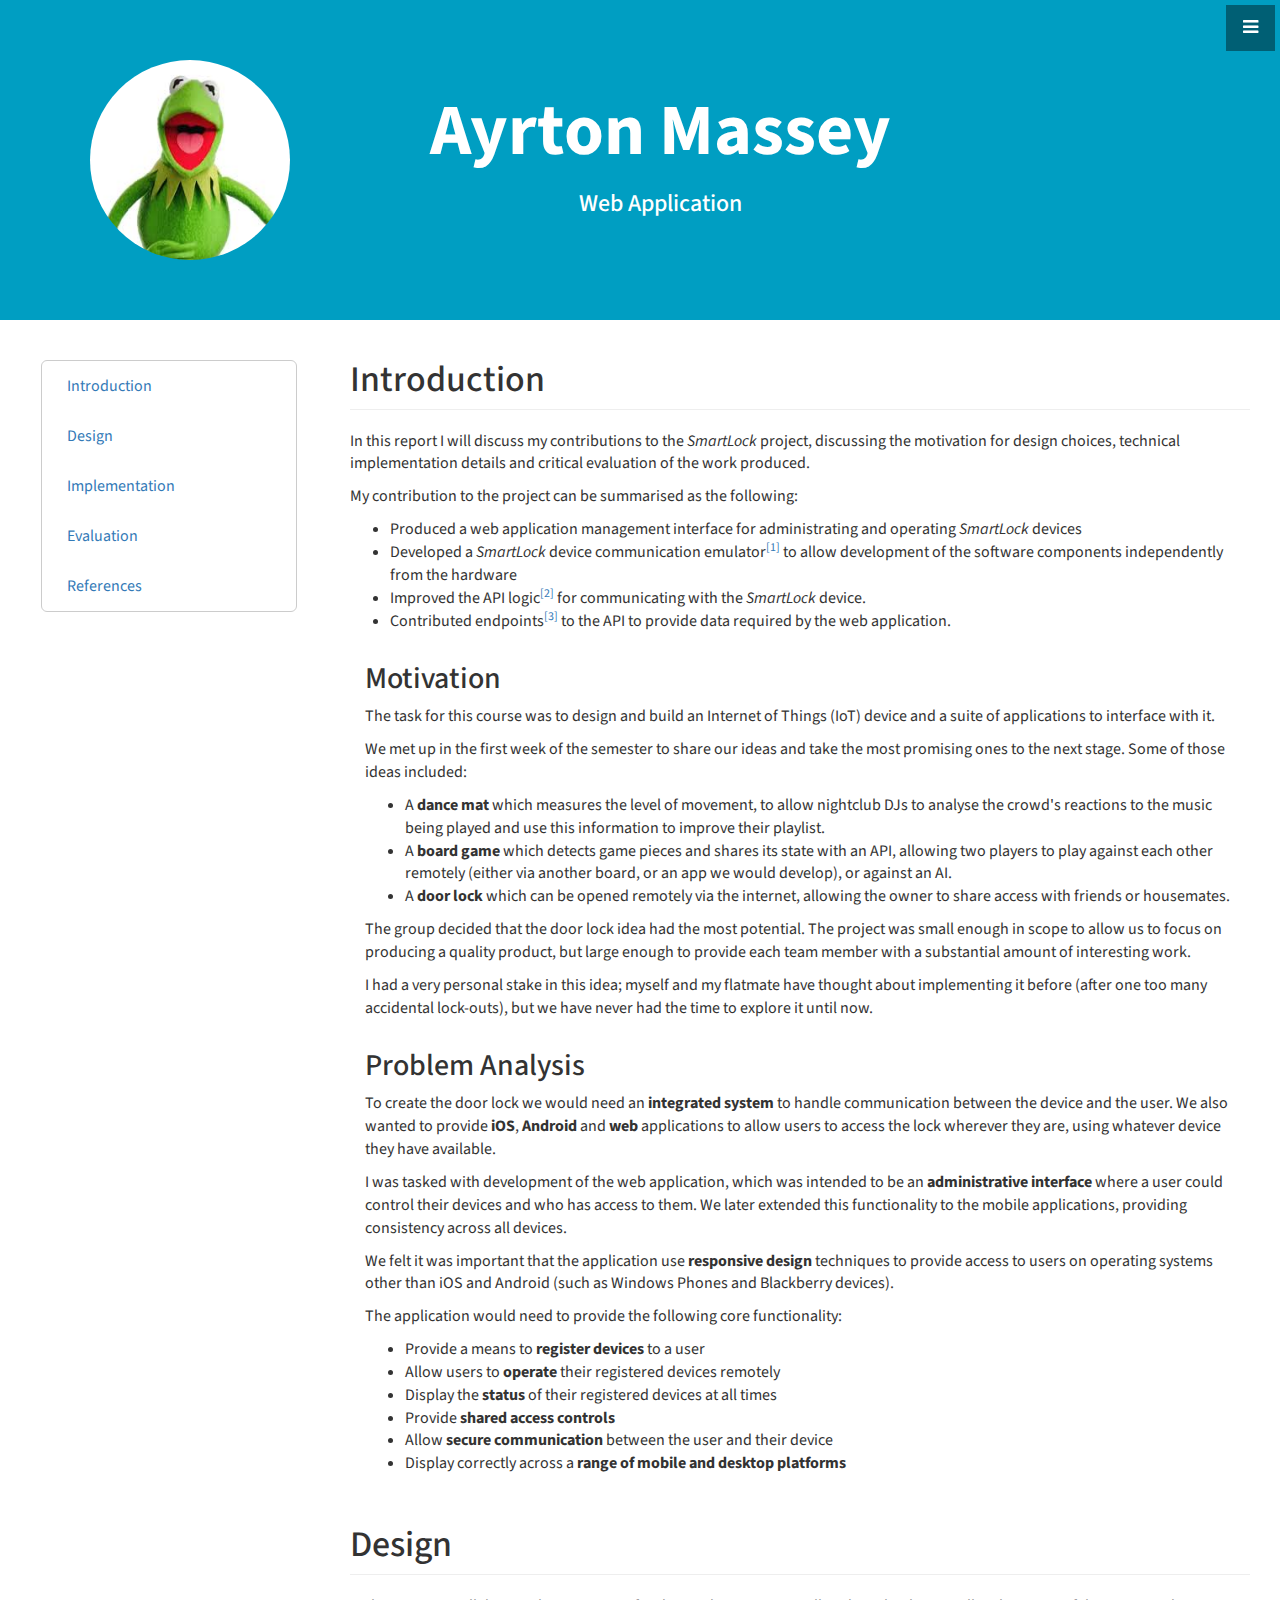
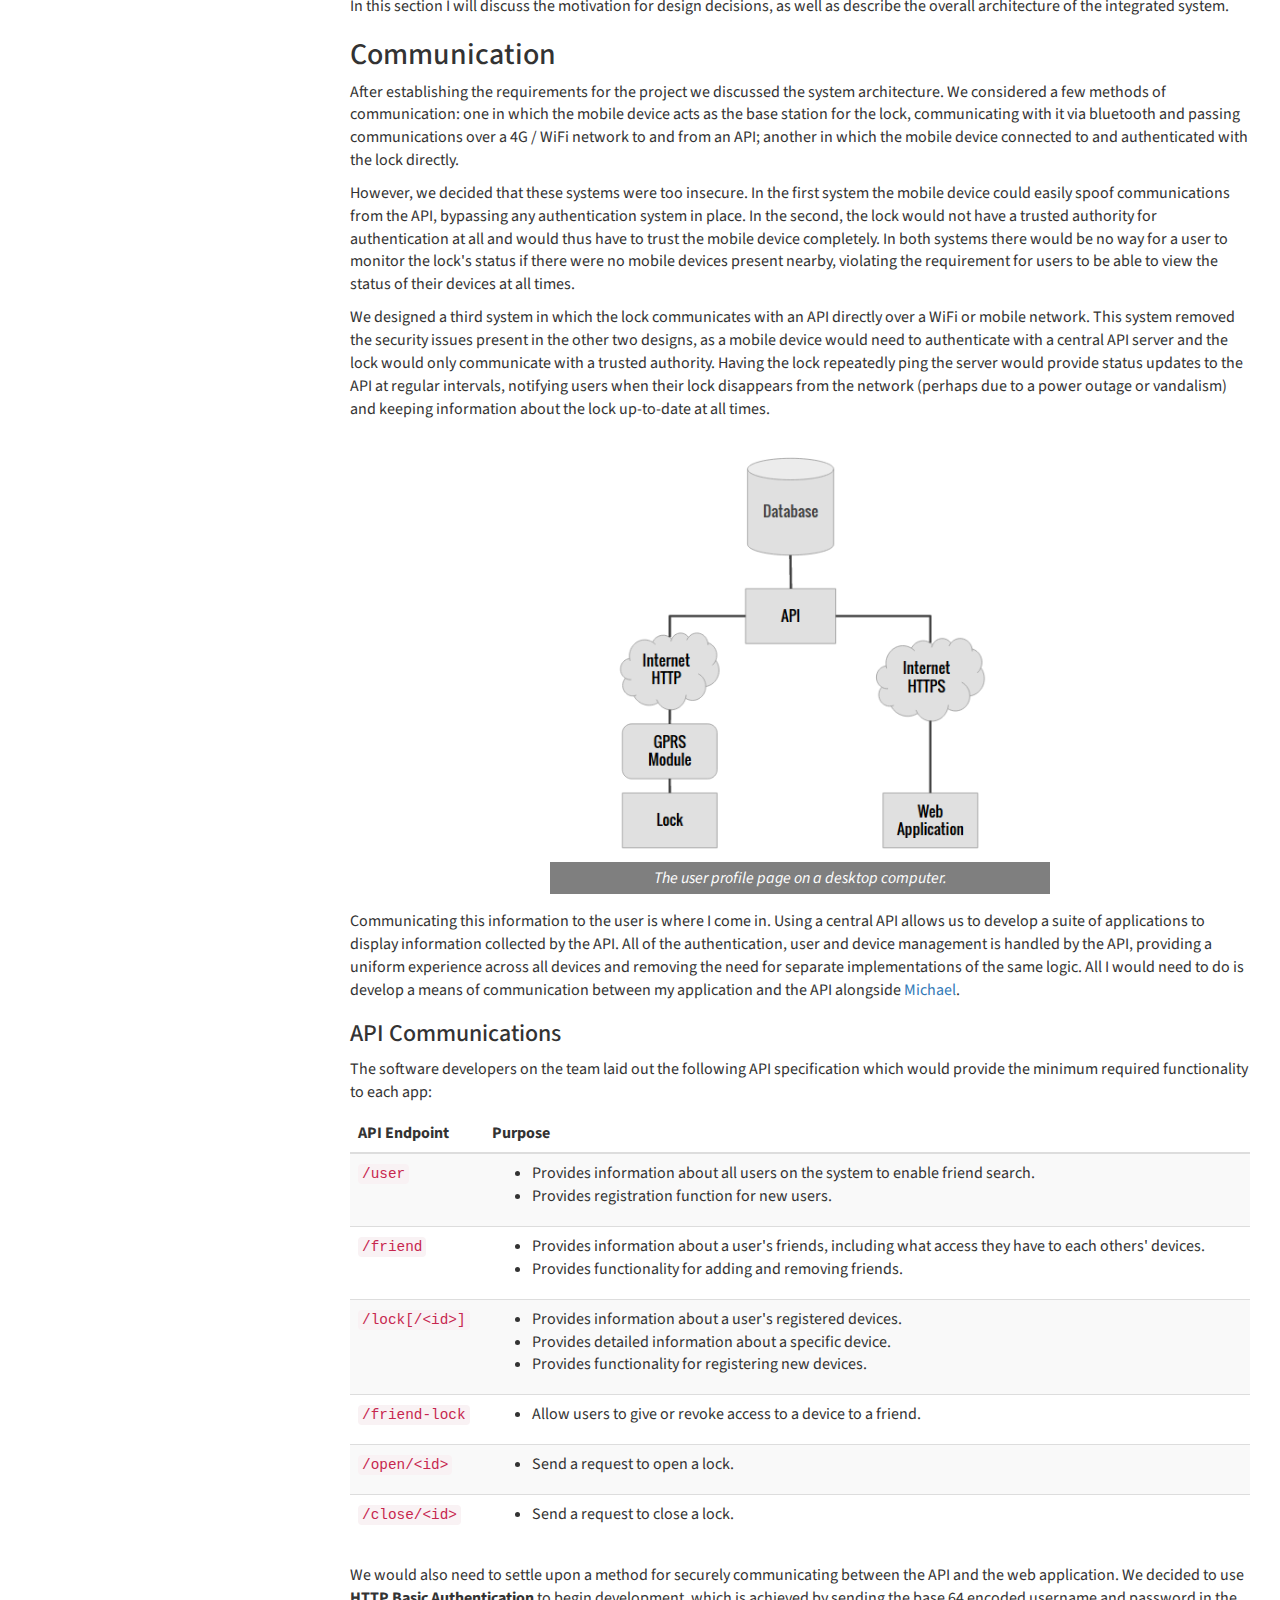
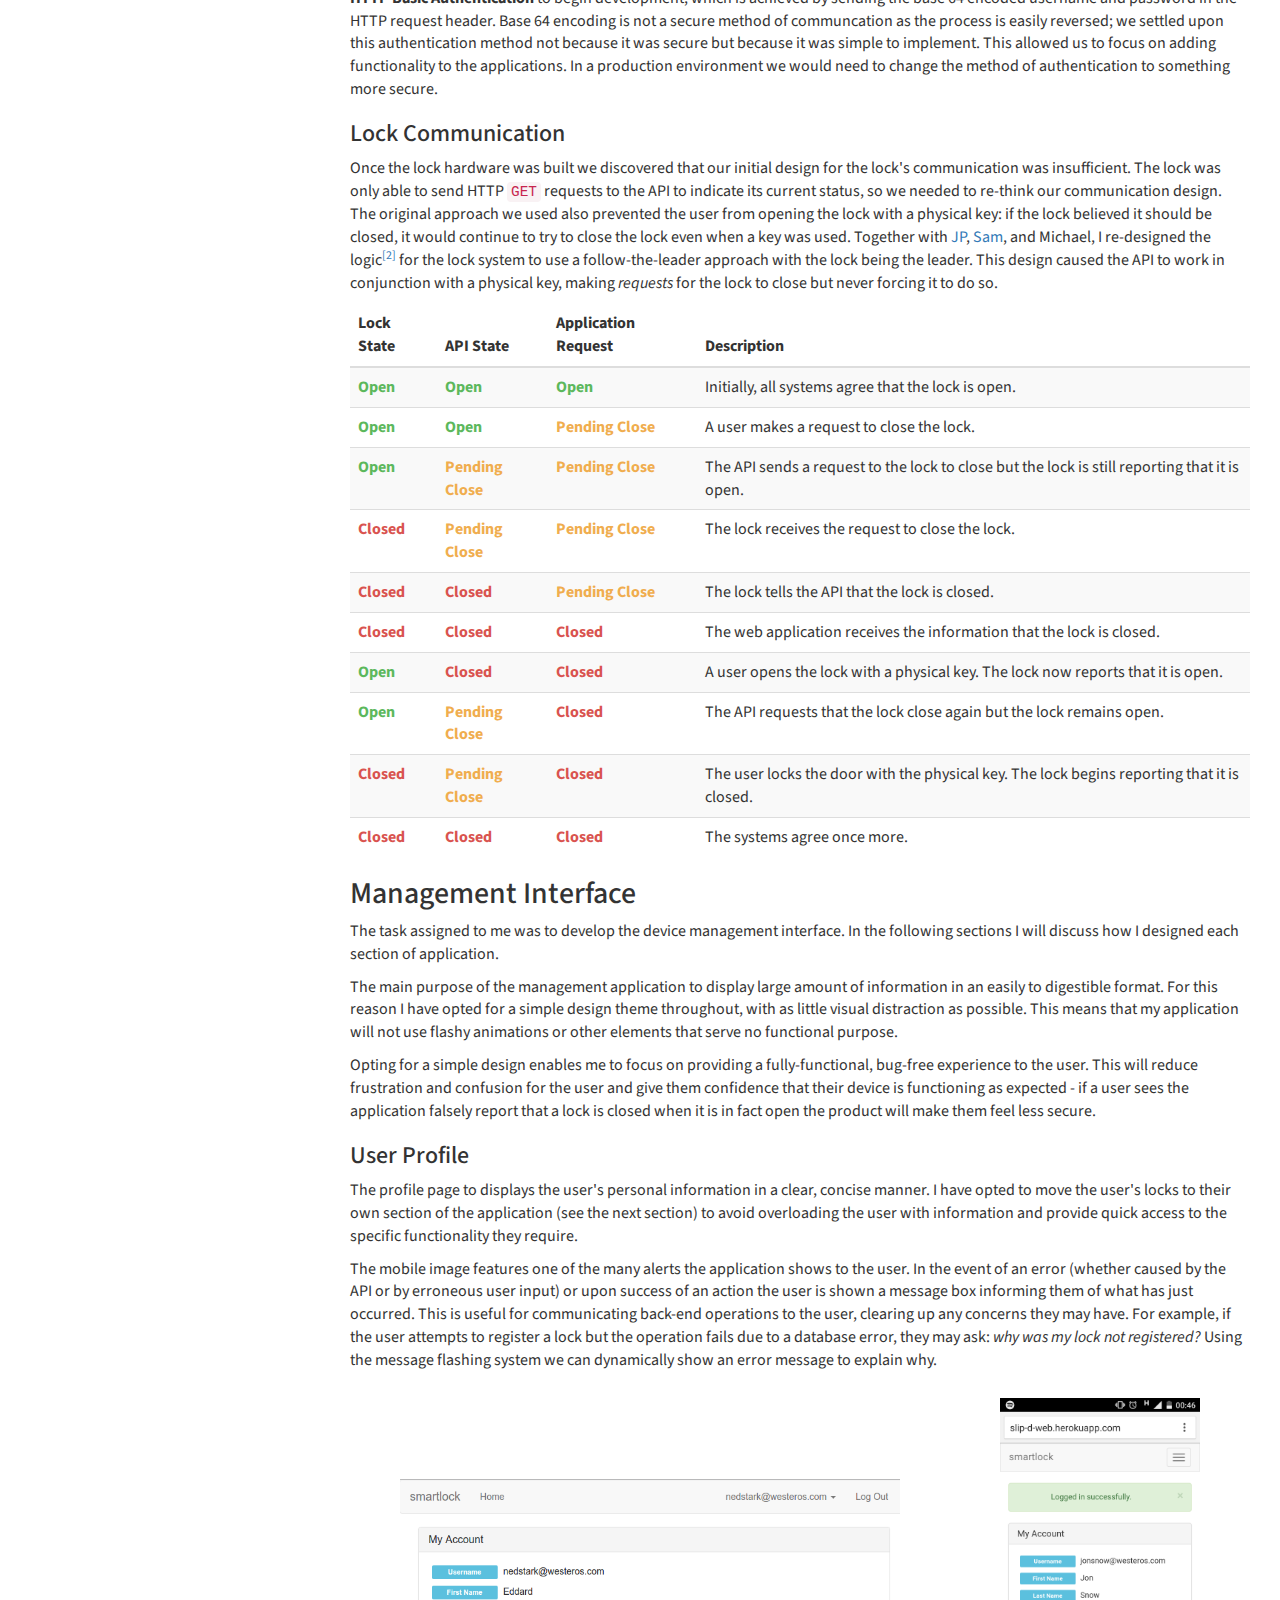
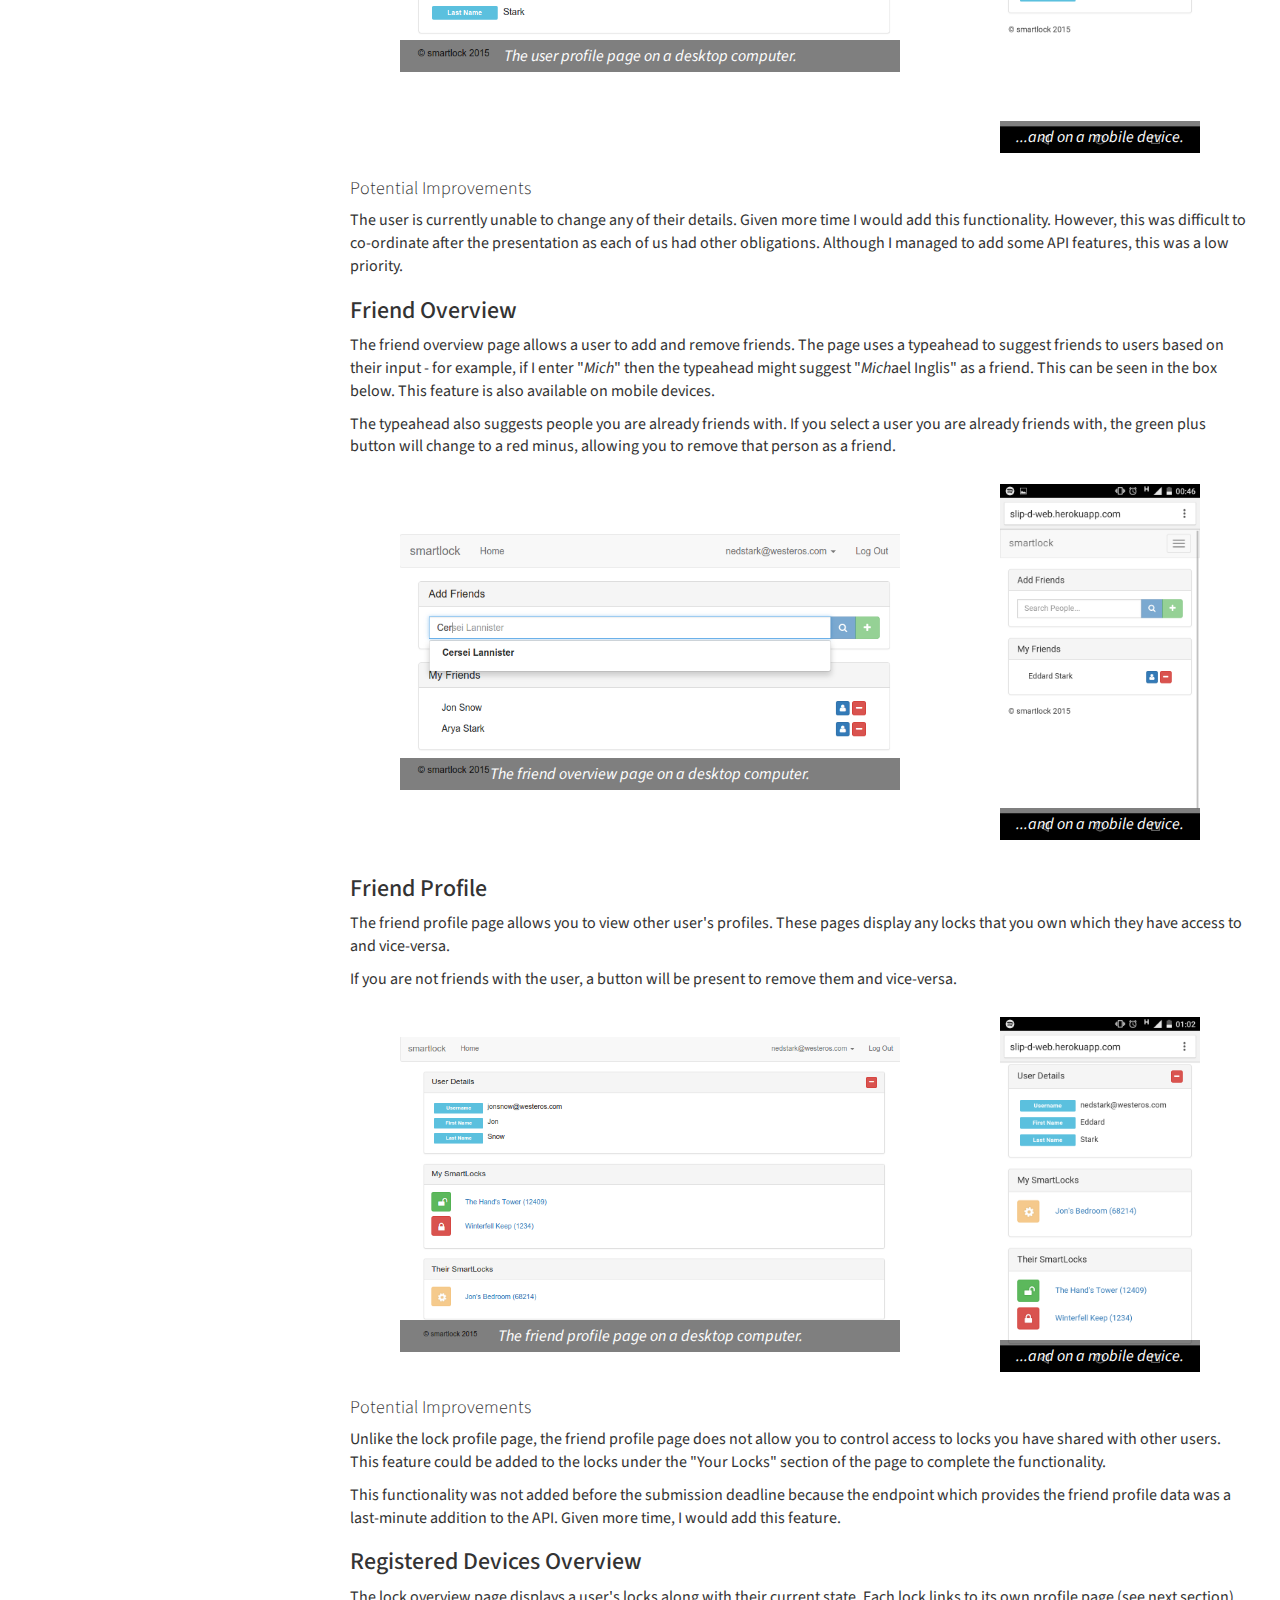
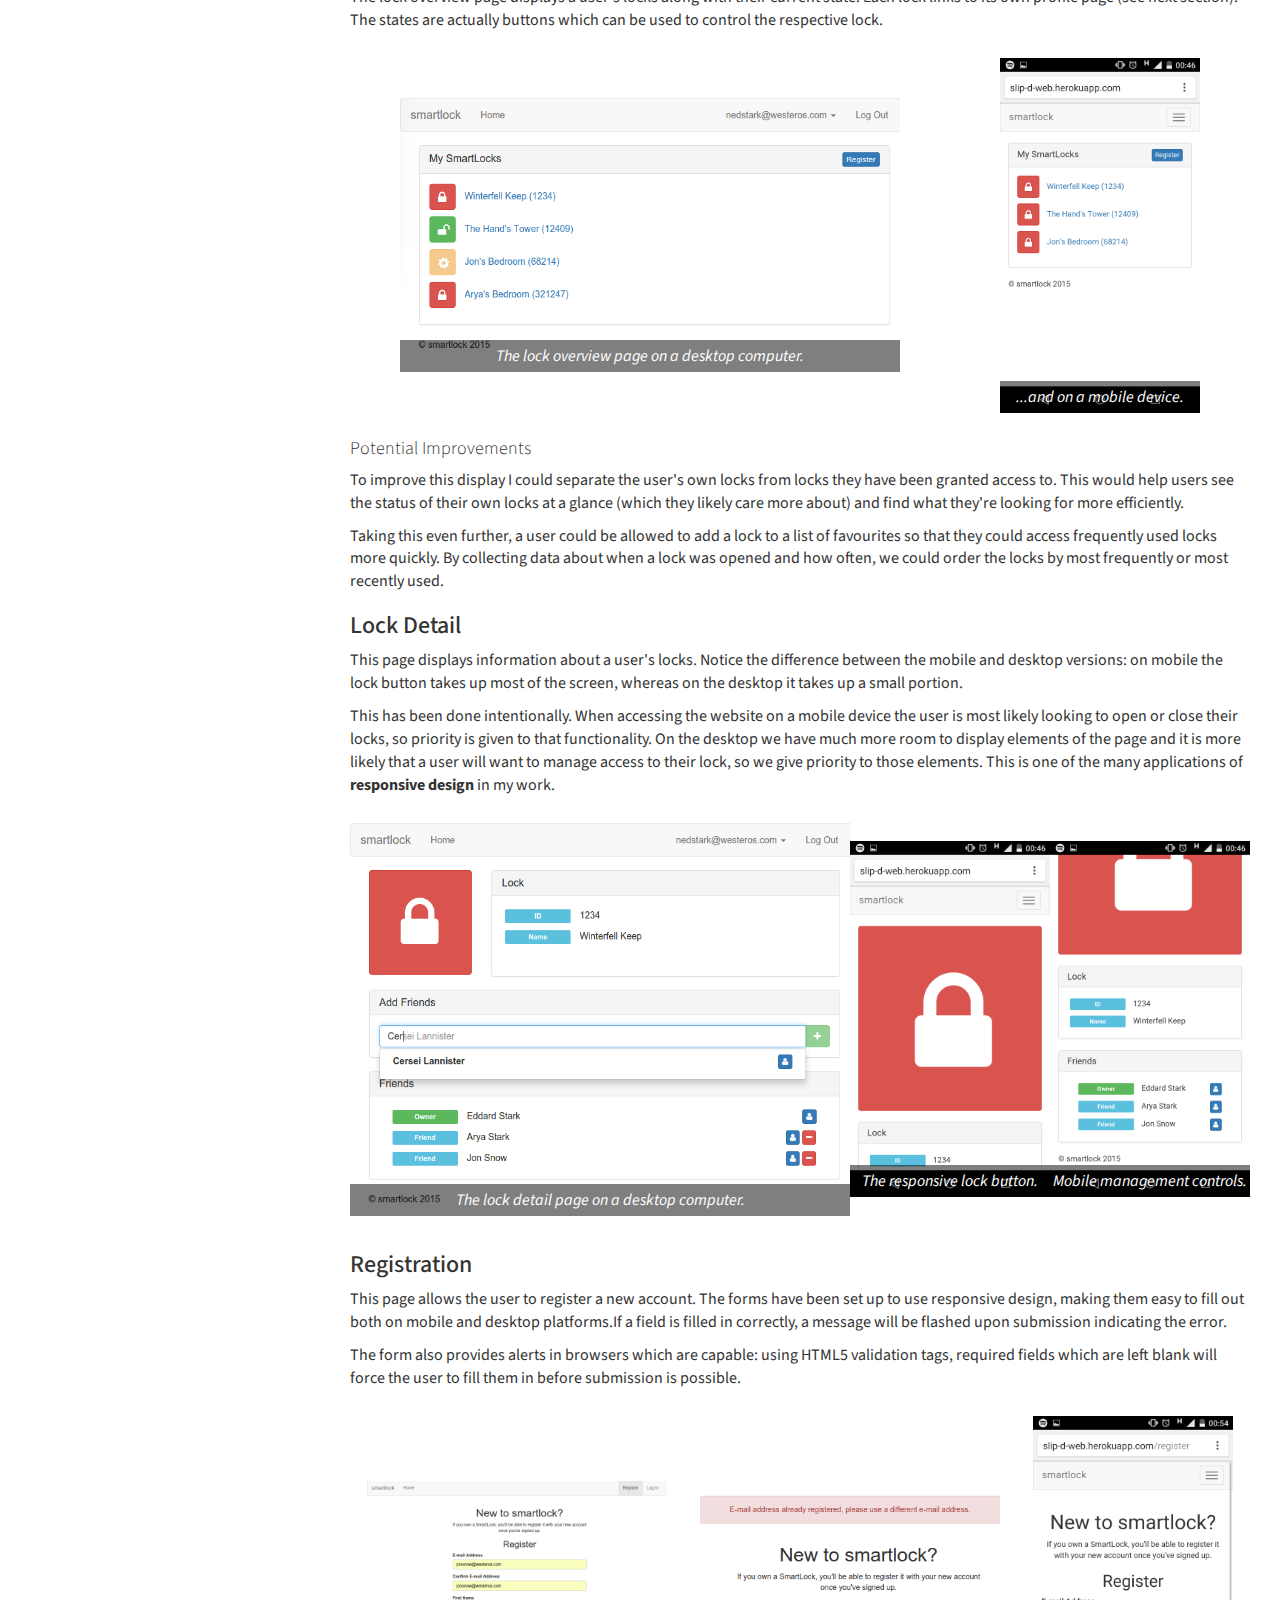
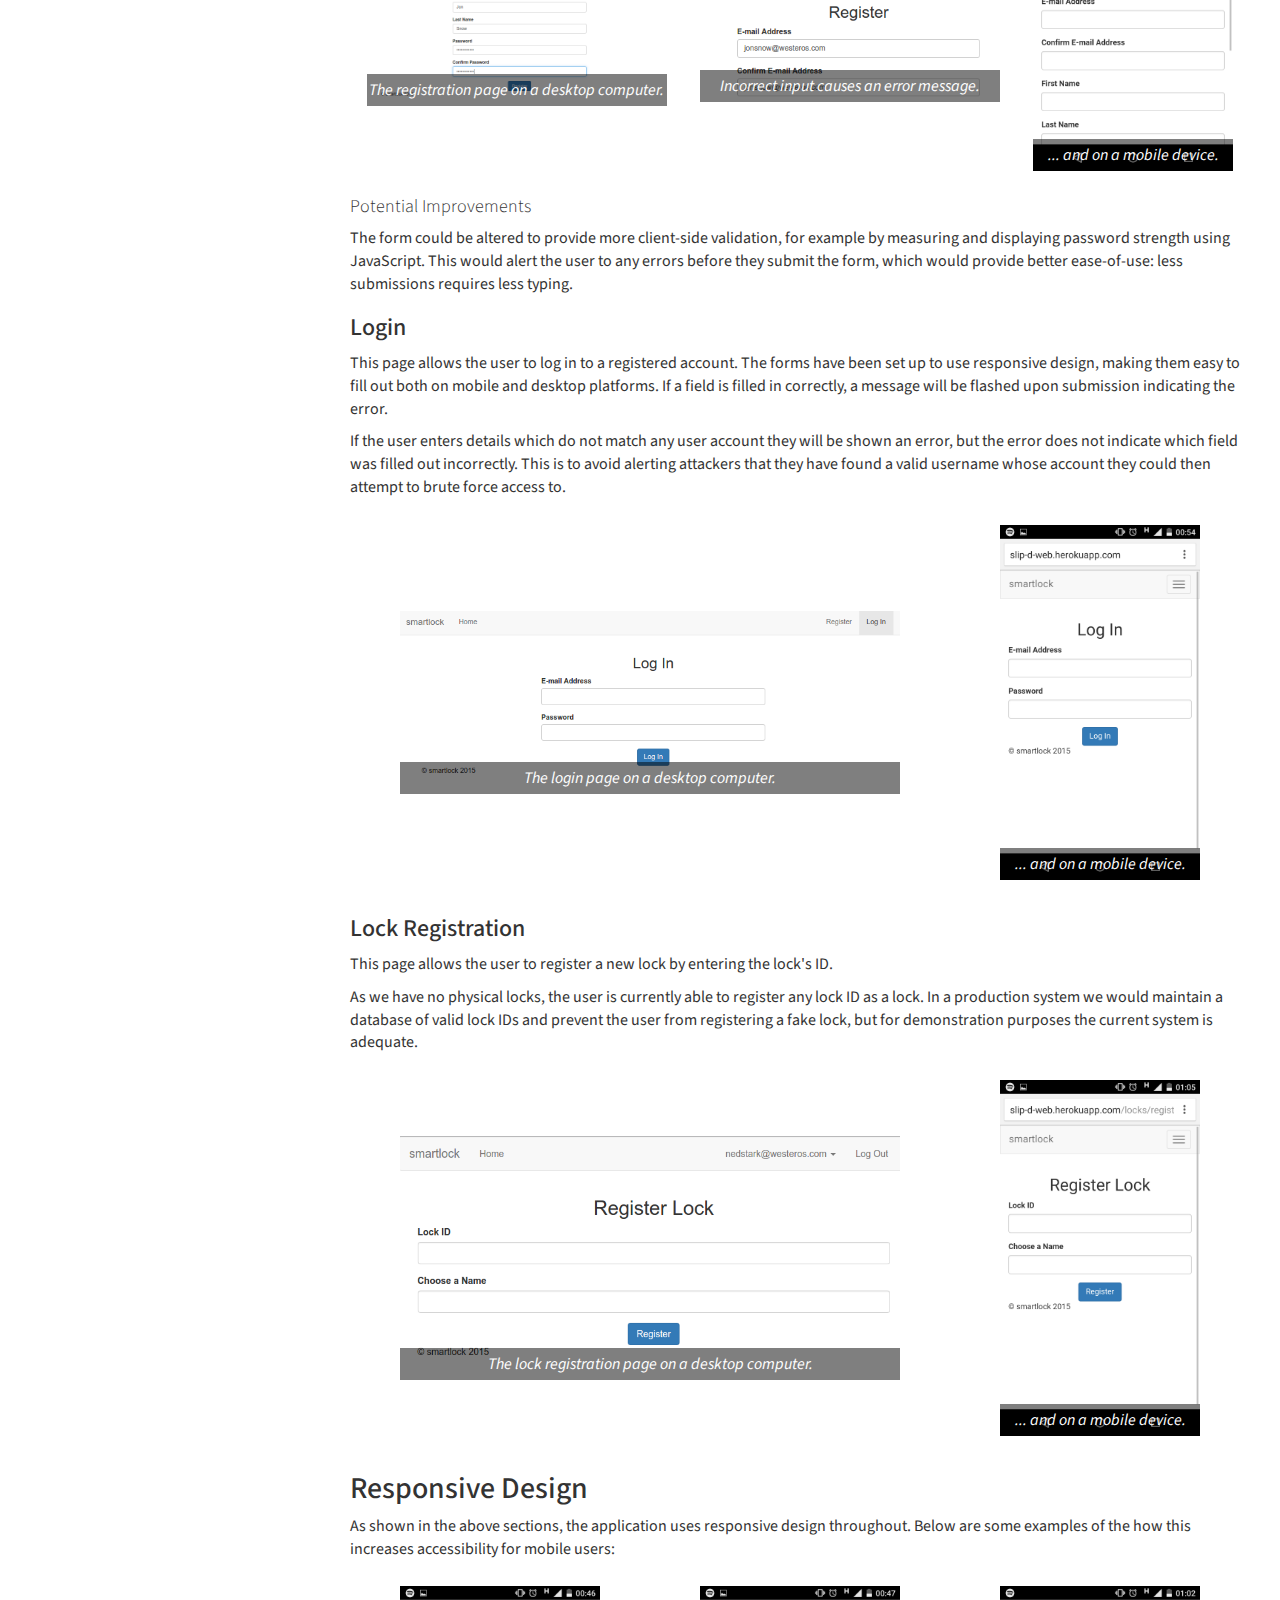
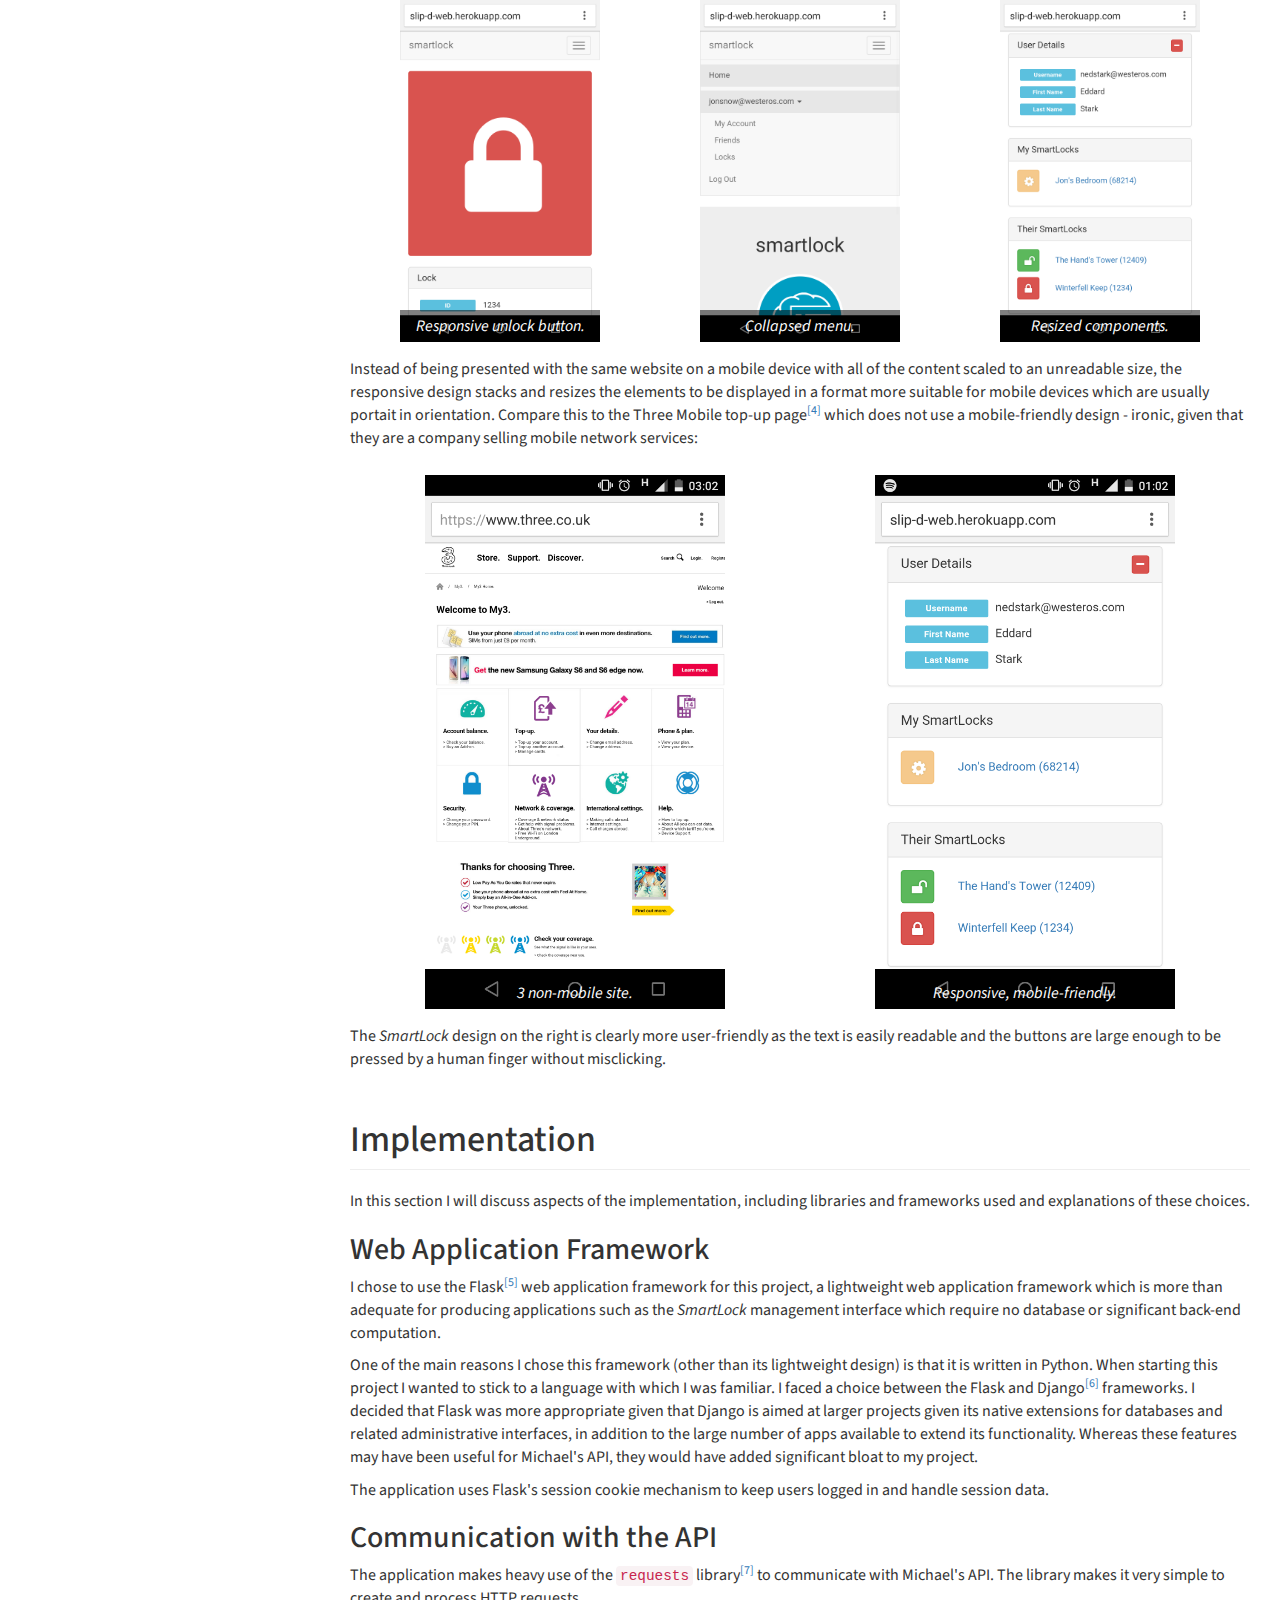
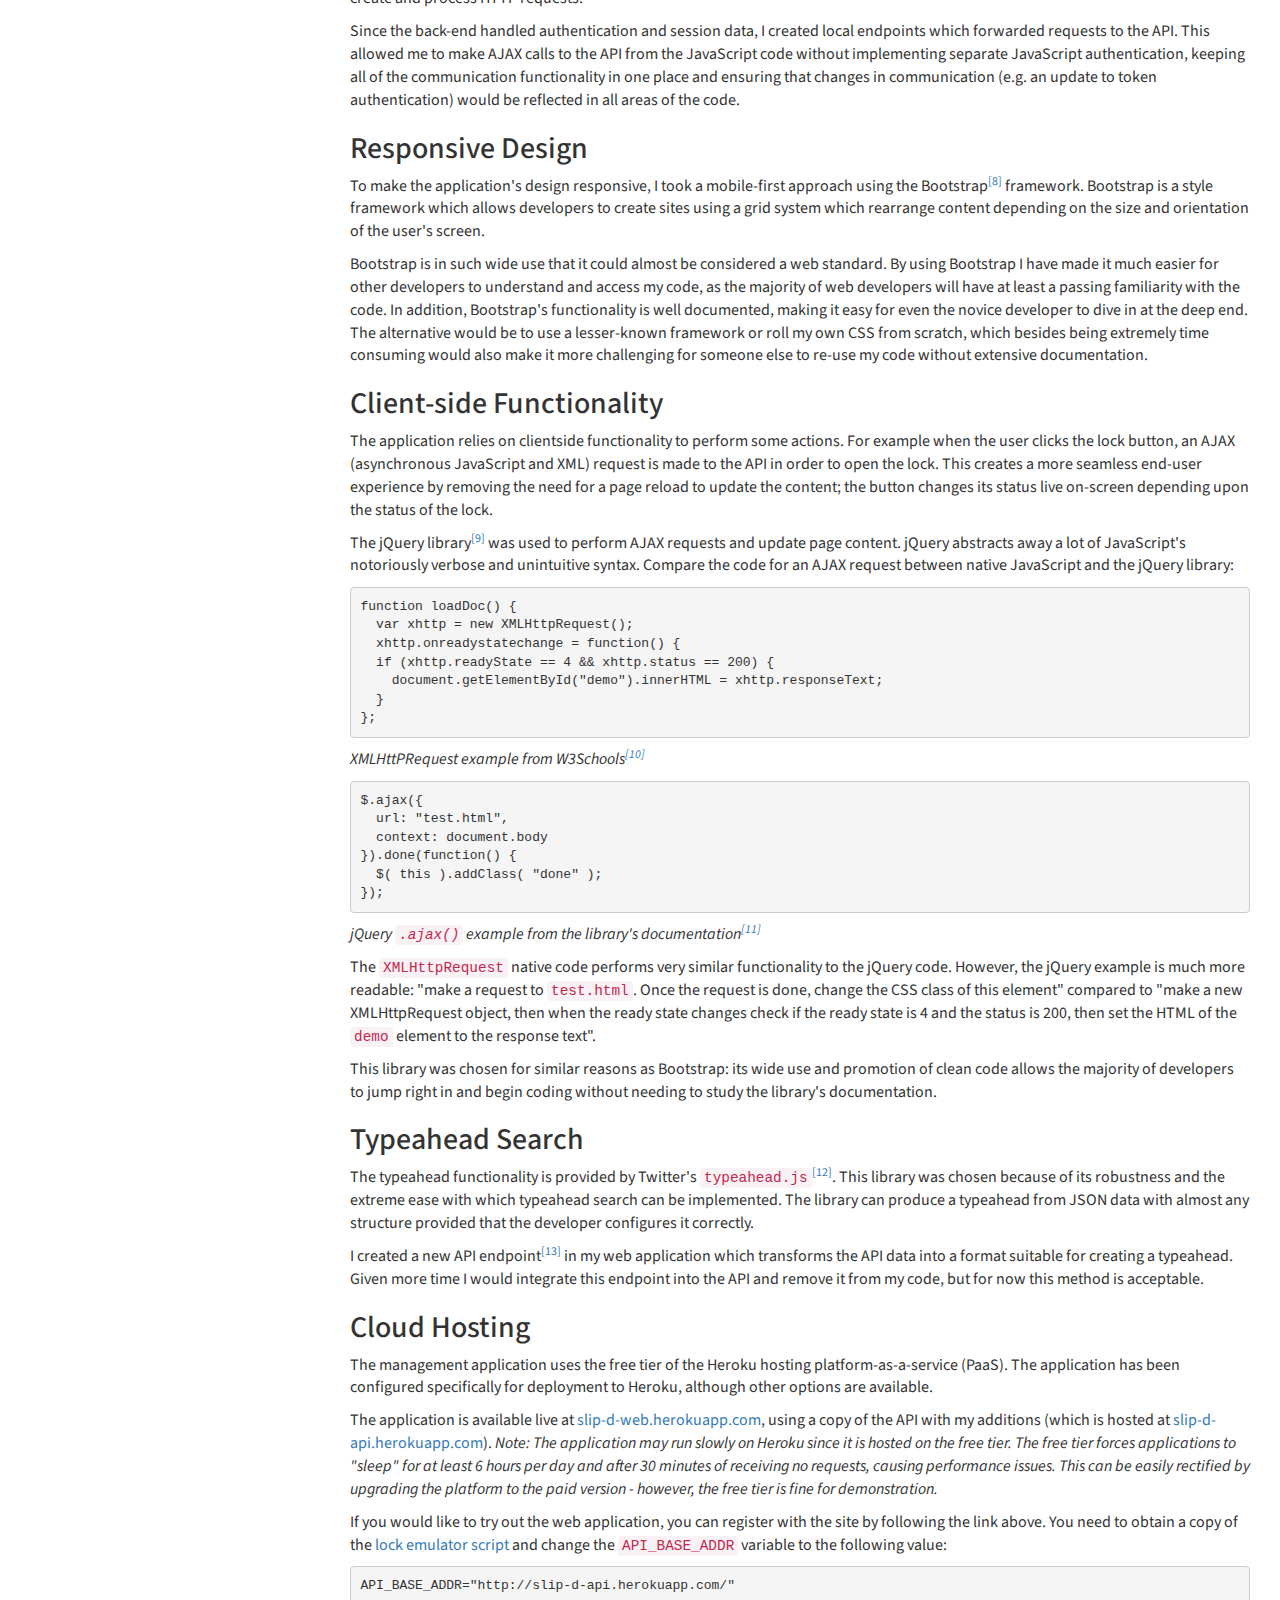
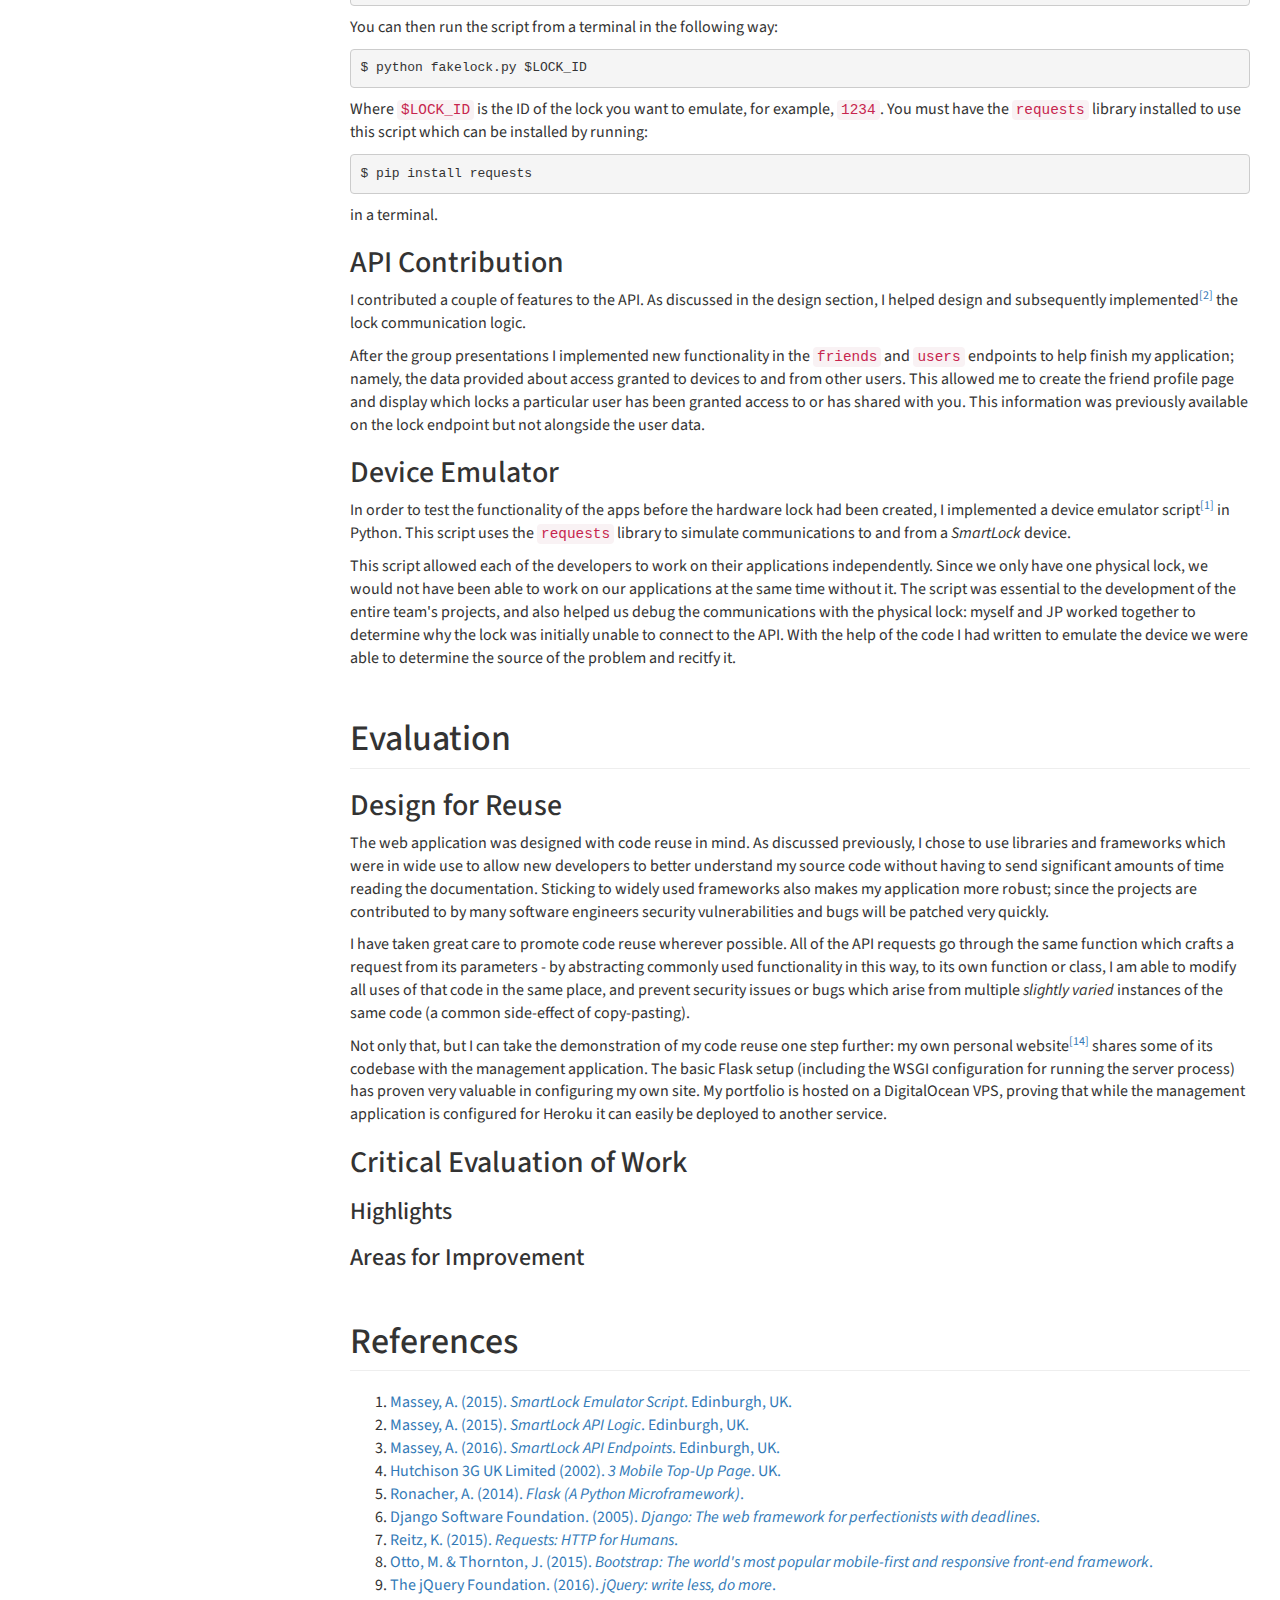
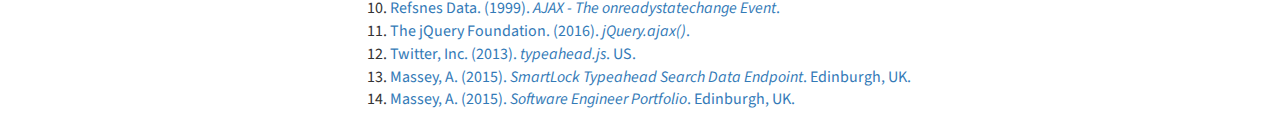
==== commit b25b1185: "Finish implementation. Update references." ====
--- a/report/ayrton.html
+++ b/report/ayrton.html
@@ -966,10 +966,8 @@
                 <h1 class="page-header">Implementation</h1>
 
                 <p>In this section I will discuss aspects of the
-                    implementation including libraries and frameworks used
-                    and explanations of these choices, and discuss how the
-                    application has been designed with code re-use in
-                    mind.</p>
+                    implementation, including libraries and frameworks
+                    used and explanations of these choices.</p>
 
                 <subsection>
                     
@@ -1001,27 +999,326 @@
                         API, they would have added significant bloat
                         to my project.</p>
 
-                </subsection>
-                    
+                    <p>The application uses Flask's session cookie
+                        mechanism to keep users logged in and handle
+                        session data.<p>
+
+                </subsection>
+
                 <subsection>
-                    
-                    <h2>Typeahead</h2>
+
+                    <h2>Communication with the API</h2>
+
+                    <p>The application makes heavy use of the
+                        <code>requests</code> library<sup><a
+                        href="#python-requests">[7]</a></sup> to
+                        communicate with Michael's API. The library
+                        makes it very simple to create and process
+                        HTTP requests.</p>
+
+                    <p>Since the back-end handled authentication and
+                        session data, I created local endpoints which
+                        forwarded requests to the API. This allowed me
+                        to make AJAX calls to the API from the
+                        JavaScript code without implementing separate
+                        JavaScript authentication, keeping all of the
+                        communication functionality in one place and
+                        ensuring that changes in communication
+                        (e.g. an update to token authentication) would
+                        be reflected in all areas of the code.</p>
+
+                </subsection>
+
+                <subsection>
+
+                    <h2>Responsive Design</h2>
+
+                    <p>To make the application's design responsive, I
+                        took a mobile-first approach using the
+                        Bootstrap<sup><a
+                        href="#bootstrap">[8]</a></sup>
+                        framework. Bootstrap is a style framework
+                        which allows developers to create sites using
+                        a grid system which rearrange content
+                        depending on the size and orientation of the
+                        user's screen.</p>
+
+                    <p>Bootstrap is in such wide use that it could
+                        almost be considered a web standard. By using
+                        Bootstrap I have made it much easier for other
+                        developers to understand and access my code, as
+                        the majority of web developers will have at least
+                        a passing familiarity with the code. In addition,
+                        Bootstrap's functionality is well documented,
+                        making it easy for even the novice developer to
+                        dive in at the deep end. The alternative would be
+                        to use a lesser-known framework or roll my own CSS
+                        from scratch, which besides being extremely time
+                        consuming would also make it more challenging for
+                        someone else to re-use my code without extensive
+                        documentation.</p>
+
+                </subsection>
+
+                <subsection>
+
+                    <h2>Client-side Functionality</h2>
+                    
+                    <p>The application relies on clientside
+                        functionality to perform some actions. For
+                        example when the user clicks the lock button,
+                        an AJAX (asynchronous JavaScript and XML)
+                        request is made to the API in order to open
+                        the lock. This creates a more seamless
+                        end-user experience by removing the need for a
+                        page reload to update the content; the button
+                        changes its status live on-screen depending
+                        upon the status of the lock.</p>
+
+                    <p>The jQuery library<sup><a
+                        href="#jquery">[9]</a></sup> was used to
+                        perform AJAX requests and update page
+                        content. jQuery abstracts away a lot of
+                        JavaScript's notoriously verbose and
+                        unintuitive syntax. Compare the code for an
+                        AJAX request between native JavaScript and the
+                        jQuery library:</p>
+
+                    <pre><code>function loadDoc() {
+  var xhttp = new XMLHttpRequest();
+  xhttp.onreadystatechange = function() {
+  if (xhttp.readyState == 4 && xhttp.status == 200) {
+    document.getElementById("demo").innerHTML = xhttp.responseText;
+  }
+};</code></pre>
+                    <p><em>XMLHttPRequest example from W3Schools<sup><a href="#w3xhr">[10]</a></sup></em></p>
+
+                    <pre><code>$.ajax({
+  url: "test.html",
+  context: document.body
+}).done(function() {
+  $( this ).addClass( "done" );
+});</pre></code>
+                    <p><em>jQuery <code>.ajax()</code> example from the library's documentation<sup><a href="#jquery-ajax">[11]</a></sup></em></p>
+
+                    <p>The <code>XMLHttpRequest</code> native code
+                    performs very similar functionality to the jQuery
+                    code. However, the jQuery example is much more
+                    readable: "make a request to
+                    <code>test.html</code>. Once the request is done,
+                    change the CSS class of this element" compared to
+                    "make a new XMLHttpRequest object, then when the
+                    ready state changes check if the ready state is 4
+                    and the status is 200, then set the HTML of the
+                    <code>demo</code> element to the response text".</p>
+                    
+                    <p>This library was chosen for similar reasons as
+                        Bootstrap: its wide use and promotion of clean
+                        code allows the majority of developers to jump
+                        right in and begin coding without needing to
+                        study the library's documentation.</p>
+
+                </subsection>
+                    
+                <subsection>
+                    
+                    <h2>Typeahead Search</h2>
 
                     <p>The typeahead functionality is provided by
-                        Twitter's typeahead.js<sup><a href="#typeahead">[7]</a></sup>.
-                        This library was chosen because of its
-                        robustness and the extreme ease with which
-                        typeahead search can be implemented. The
-                        library can produce a typeahead from JSON data with almost any format, provided that the developer configures it correctly.</p>
+                        Twitter's <code>typeahead.js</code><sup><a
+                        href="#typeahead">[12]</a></sup>.  This library
+                        was chosen because of its robustness and the
+                        extreme ease with which typeahead search can
+                        be implemented. The library can produce a
+                        typeahead from JSON data with almost any
+                        structure provided that the developer configures
+                        it correctly.</p>
 
                     <p>I created a new API endpoint<sup><a
-                        href="#friendpoint">[8]</a></sup> in my web
+                        href="#friendpoint">[13]</a></sup> in my web
                         application which transforms the API data into
                         a format suitable for creating a
                         typeahead. Given more time I would integrate
                         this endpoint into the API and remove it from
                         my code, but for now this method is
                         acceptable.</p>
+
+                </subsection>
+
+                <subsection>
+
+                    <h2>Cloud Hosting</h2>
+
+                    <p>The management application uses the free tier
+                        of the Heroku hosting platform-as-a-service
+                        (PaaS). The application has been configured
+                        specifically for deployment to Heroku,
+                        although other options are available.</p>
+
+                    <p>The application is available live at <a
+                        href="http://slip-d-web.herokuapp.com/">slip-d-web.herokuapp.com</a>,
+                        using a copy of the API with my additions
+                        (which is hosted at <a
+                        href="http://slip-d-api.herokuapp.com/">slip-d-api.herokuapp.com</a>). <em>Note:
+                        The application may run slowly on Heroku since
+                        it is hosted on the free tier. The free tier
+                        forces applications to "sleep" for at least 6
+                        hours per day and after 30 minutes of
+                        receiving no requests, causing performance
+                        issues. This can be easily rectified by
+                        upgrading the platform to the paid version -
+                        however, the free tier is fine for
+                        demonstration.</em></p>
+
+                    <p>If you would like to try out the web
+                    application, you can register with the site by
+                    following the link above. You need to obtain a
+                    copy of the <a
+                    href="https://github.com/ayrtonmassey/SLIP-D/blob/master/fakelock.py">lock
+                    emulator script</a> and change the <code>API_BASE_ADDR</code>
+                    variable to the following value:</p>
+                        
+                    <pre><code>API_BASE_ADDR="http://slip-d-api.herokuapp.com/"</code></pre>
+
+                    <p>You can then run the script from a terminal in the following way:</p>
+
+                    <pre><code>$ python fakelock.py $LOCK_ID</code></pre>
+
+                    <p>Where <code>$LOCK_ID</code> is the ID of the
+                    lock you want to emulate, for example,
+                    <code>1234</code>. You must have the
+                    <code>requests</code> library installed to use
+                    this script which can be installed by
+                    running:</p>
+                    
+                    <pre><code>$ pip install requests</code></pre>
+
+                    <p>in a terminal.</p>
+                    
+                </subsection>
+
+                <subsection>
+
+                    <h2>API Contribution</h2>
+
+                    <p>I contributed a couple of features to the
+                    API. As discussed in the design section, I helped
+                    design and subsequently implemented<sup><a
+                    href="gh-lock-logic">[2]</a></sup> the lock
+                        communication logic.</p>
+
+                    <p>After the group presentations I implemented new
+                        functionality in the <code>friends</code> and
+                        <code>users</code> endpoints to help finish my
+                        application; namely, the data provided about
+                        access granted to devices to and from other
+                        users. This allowed me to create the friend
+                        profile page and display which locks a
+                        particular user has been granted access to or
+                        has shared with you. This information was
+                        previously available on the lock endpoint but
+                        not alongside the user data.</p>
+
+                </subsection>
+
+                <subsection>
+
+                    <h2>Device Emulator</h2>
+
+                    <p>In order to test the functionality of the apps
+                        before the hardware lock had been created, I
+                        implemented a device emulator script<sup><a
+                        href="#gh-lock-emulator">[1]</a></sup> in
+                        Python. This script uses the
+                        <code>requests</code> library to simulate
+                        communications to and from a
+                        <em>SmartLock</em> device.</p>
+
+                    <p>This script allowed each of the developers to
+                        work on their applications
+                        independently. Since we only have one physical
+                        lock, we would not have been able to work on
+                        our applications at the same time without
+                        it. The script was essential to the
+                        development of the entire team's projects, and
+                        also helped us debug the communications with
+                        the physical lock: myself and JP worked
+                        together to determine why the lock was
+                        initially unable to connect to the API. With
+                        the help of the code I had written to emulate
+                        the device we were able to determine the source
+                        of the problem and recitfy it.</p>
+
+                </subsection>
+                    
+            </section>
+
+            <section class="col-md-12">
+
+                <h1 class="page-header">Evaluation</h1>
+                
+                <subsection>
+
+                    <h2>Design for Reuse</h2>
+
+                    <p>The web application was designed with code
+                        reuse in mind. As discussed previously, I
+                        chose to use libraries and frameworks which
+                        were in wide use to allow new developers to
+                        better understand my source code without
+                        having to send significant amounts of time
+                        reading the documentation. Sticking to widely
+                        used frameworks also makes my application more
+                        robust; since the projects are contributed to
+                        by many software engineers security
+                        vulnerabilities and bugs will be patched very
+                        quickly.</p>
+
+                    <p>I have taken great care to promote code reuse
+                        wherever possible. All of the API requests go
+                        through the same function which crafts a
+                        request from its parameters - by abstracting
+                        commonly used functionality in this way, to
+                        its own function or class, I am able to modify
+                        all uses of that code in the same place, and
+                        prevent security issues or bugs which arise
+                        from multiple <em>slightly varied</em>
+                        instances of the same code (a common
+                        side-effect of copy-pasting).</p>
+
+                    <p>Not only that, but I can take the demonstration
+                        of my code reuse one step further: my own
+                        personal website<sup><a
+                        href="#portfolio">[14]</a></sup> shares some
+                        of its codebase with the management
+                        application. The basic Flask setup (including
+                        the WSGI configuration for running the server
+                        process) has proven very valuable in
+                        configuring my own site. My portfolio is
+                        hosted on a DigitalOcean VPS, proving that
+                        while the management application is configured
+                        for Heroku it can easily be deployed to
+                        another service.</p>
+
+                </subsection>
+
+                <subsection>
+
+                    <h2>Critical Evaluation of Work</h2>
+
+                    
+
+                    <subsection>
+
+                        <h3>Highlights</h3>
+
+                    </subsection>
+
+                    <subsection>
+
+                        <h3>Areas for Improvement</h3>
+
+                    </subsection>
 
                 </subsection>
                 
@@ -1032,53 +1329,98 @@
                 <h1 class="page-header">References</h1>
                 
                 <ol>
+
                     <li><a name="gh-lock-emulator"></a>
                         <a href="https://github.com/ayrtonmassey/SLIP-D/blob/master/fakelock.py">
                             Massey, A. (2015).
                             <em>SmartLock Emulator Script</em>.
                             Edinburgh, UK.
                         </a></li>
+
                     <li><a name="gh-lock-logic"></a>
                         <a href="https://github.com/mingles-/SLIP-D/commit/54069f208cef5fe4d8626ed465c650b4225fc8b8">
                             Massey, A. (2015).
                             <em>SmartLock API Logic</em>.
                             Edinburgh, UK.
                         </a></li>
+
                     <li><a name="gh-api-endpoints"></a>
                         <a href="https://github.com/mingles-/SLIP-D/commit/05f432d7ad2e27e135e1ae4c4c1ba7f9f1cb825e">
                             Massey, A. (2016).
                             <em>SmartLock API Endpoints</em>.
                             Edinburgh, UK.
                         </a></li>
+
                     <li><a name="3mobile"></a>
                         <a href="https://www.three.co.uk/New_My3/My3_Home">
                             Hutchison 3G UK Limited (2002).
                             <em>3 Mobile Top-Up Page</em>.
                             UK.
                         </a></li>
+
                     <li><a name="flask"></a>
                         <a href="http://flask.pocoo.org/">
                             Ronacher, A. (2014).
                             <em>Flask (A Python Microframework)</em>.
                         </a></li>
+
                     <li><a name="django"></a>
                         <a href="https://www.djangoproject.com/">
                             Django Software Foundation. (2005).
-                            <em>Django: The web framework for perfectionists with deadlines.</em>.
+                            <em>Django: The web framework for perfectionists with deadlines</em>.
                         </a></li>
+
+                    <li><a name="python-requests"></a>
+                        <a href="http://docs.python-requests.org/en/latest/">
+                            Reitz, K. (2015).
+                            <em>Requests: HTTP for Humans</em>.
+                        </a></li>
+
+                    <li><a name="bootstrap"></a>
+                        <a href="http://getbootstrap.com/">
+                            Otto, M. & Thornton, J. (2015).
+                            <em>Bootstrap: The world's most popular mobile-first and responsive front-end framework</em>.
+                        </a></li>
+                    
+                    <li><a name="jquery"></a>
+                        <a href="https://jquery.com/">
+                            The jQuery Foundation. (2016).
+                            <em>jQuery: write less, do more</em>.
+                        </a></li>
+                    
+                    <li><a name="w3xhr"></a>
+                        <a href="http://www.w3schools.com/ajax/ajax_xmlhttprequest_onreadystatechange.asp">
+                            Refsnes Data. (1999).
+                            <em>AJAX - The onreadystatechange Event</em>.
+                        </a></li>
+
+                    <li><a name="jquery-ajax"></a>
+                        <a href="http://api.jquery.com/jquery.ajax/">
+                            The jQuery Foundation. (2016).
+                            <em>jQuery.ajax()</em>.
+                        </a></li>
+
                     <li><a name="typeahead"></a>
                         <a href="https://twitter.github.io/typeahead.js/">
                             Twitter, Inc. (2013).
                             <em>typeahead.js</em>.
                             US.
                         </a></li>
+                    
                     <li><a name="friendpoint"></a>
                         <a href="https://github.com/ayrtonmassey/SLIP-D/blob/master/SmartLockWebApp/SmartLockWebApp.py#L146">
                             Massey, A. (2015).
                             <em>SmartLock Typeahead Search Data Endpoint</em>.
                             Edinburgh, UK.
                         </a></li>
-                    
+
+                    <li><a name="portfolio"></a>
+                        <a href="http://www.ayrtonmassey.com">
+                            Massey, A. (2015).
+                            <em>Software Engineer Portfolio</em>.
+                            Edinburgh, UK.
+                        </a></li>
+
                 </ol>
                 
             </section>
--- a/report/css/stylish-portfolio.css
+++ b/report/css/stylish-portfolio.css
@@ -307,4 +307,11 @@
 
 h4 {
     font-weight: 300;
-}+}
+
+.dropshadow {
+	height: auto;
+	-webkit-box-shadow: -5px 10px 20px 3px rgba(0,0,0,0.80);
+	-moz-box-shadow: -5px 10px 20px 3px rgba(0,0,0,0.80);
+	box-shadow: -5px 10px 20px 3px rgba(0,0,0,0.80);
+}
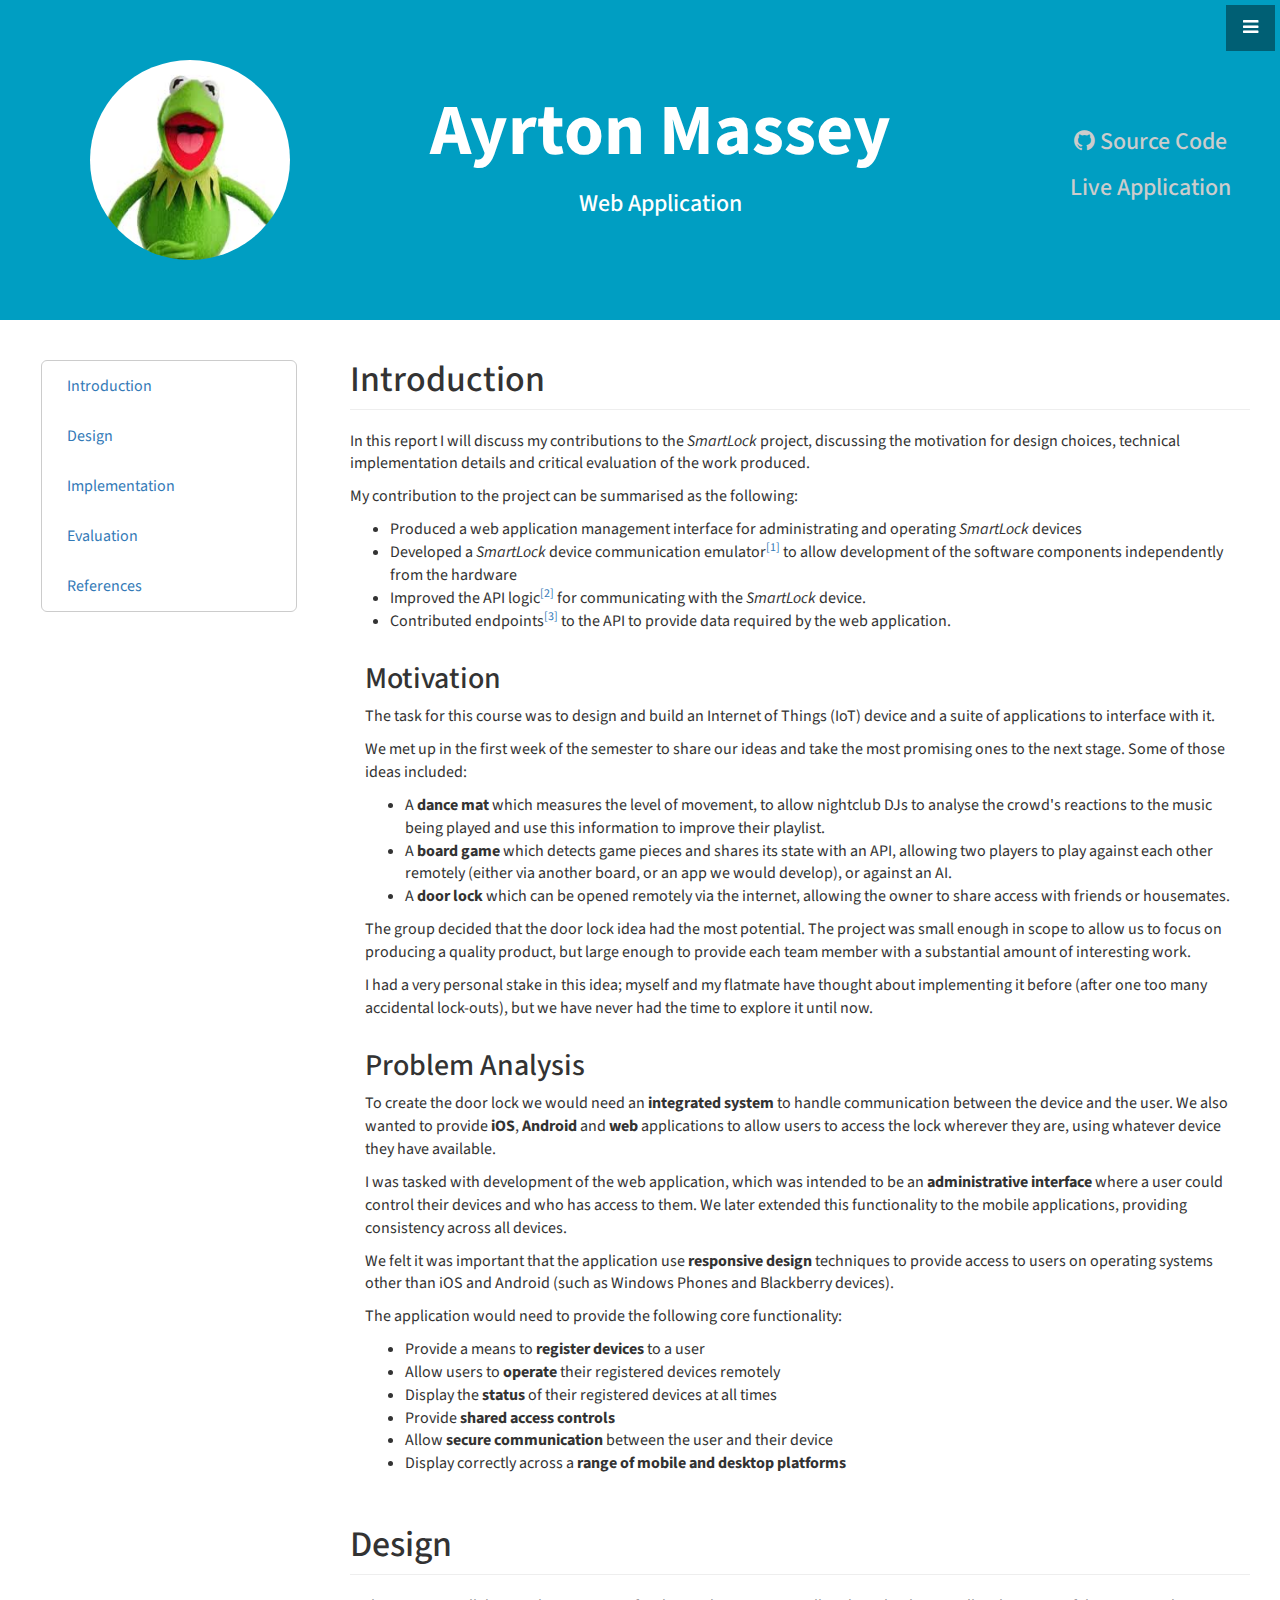
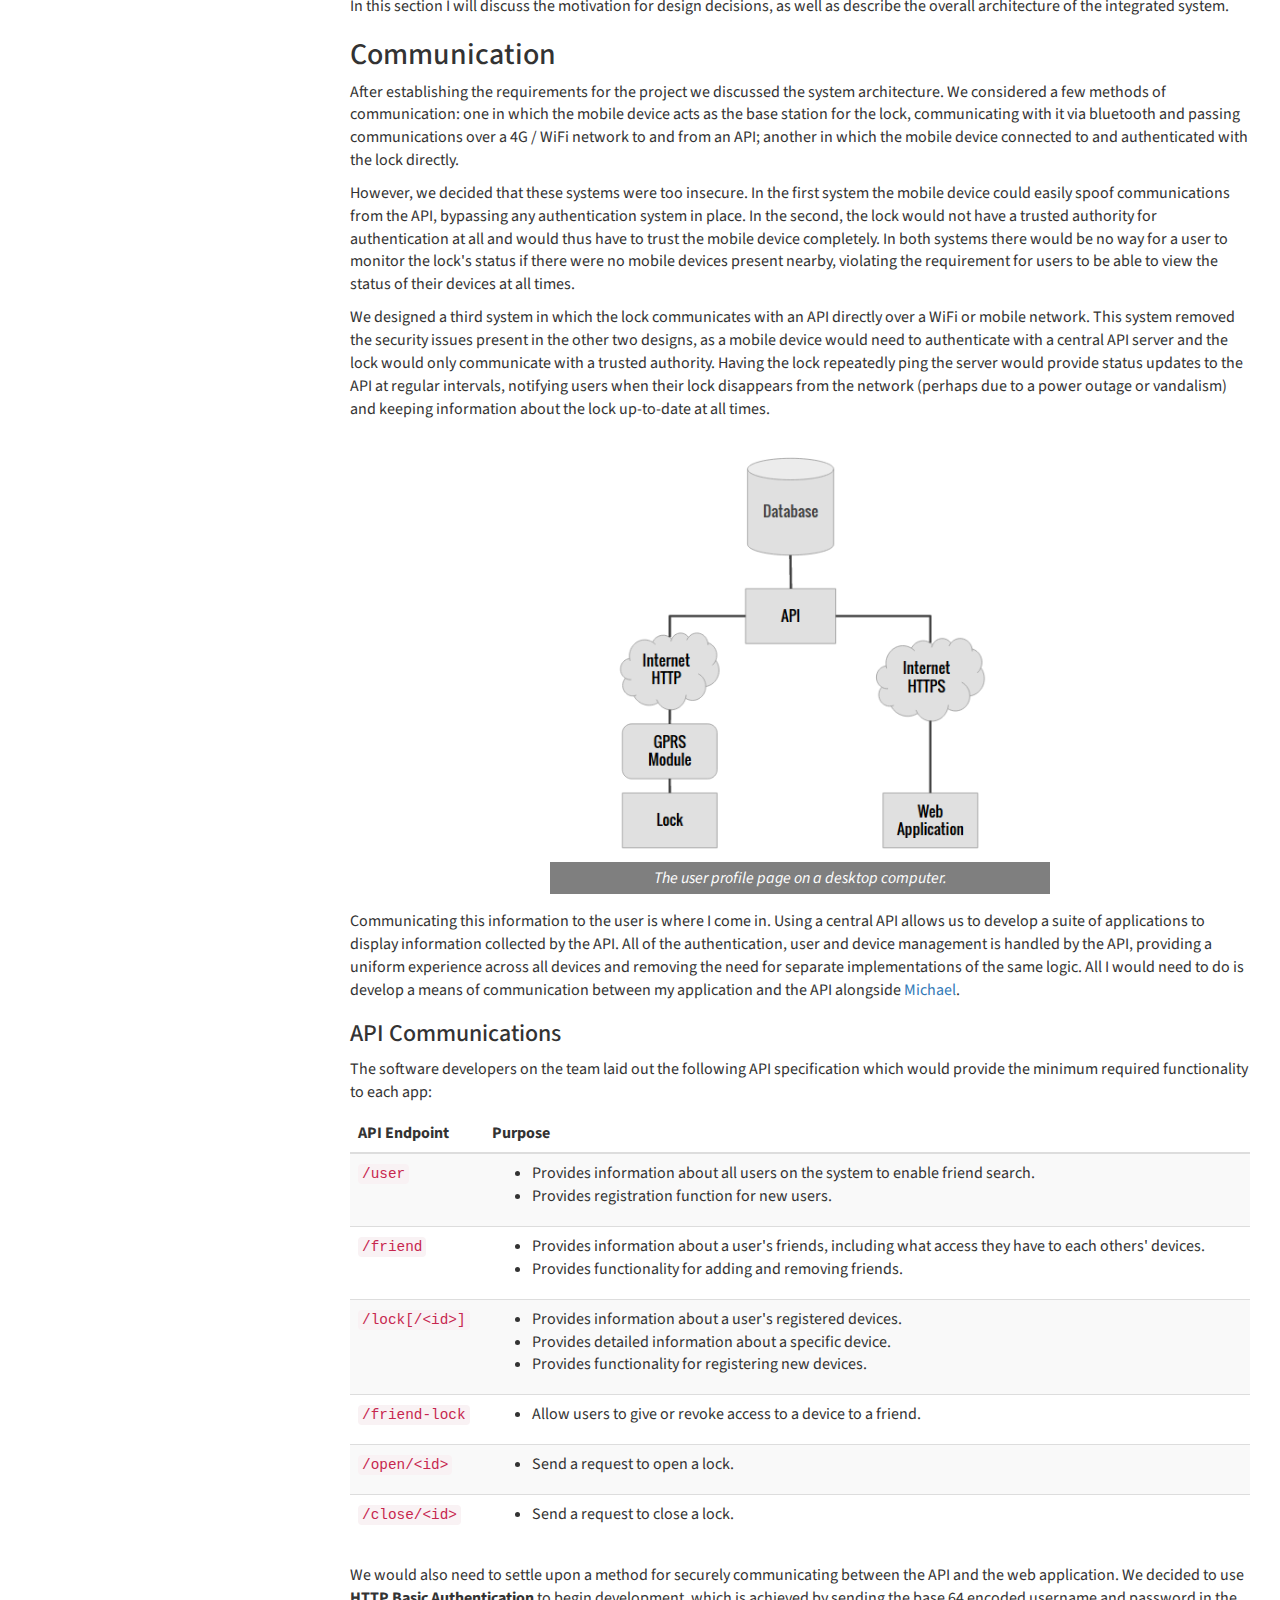
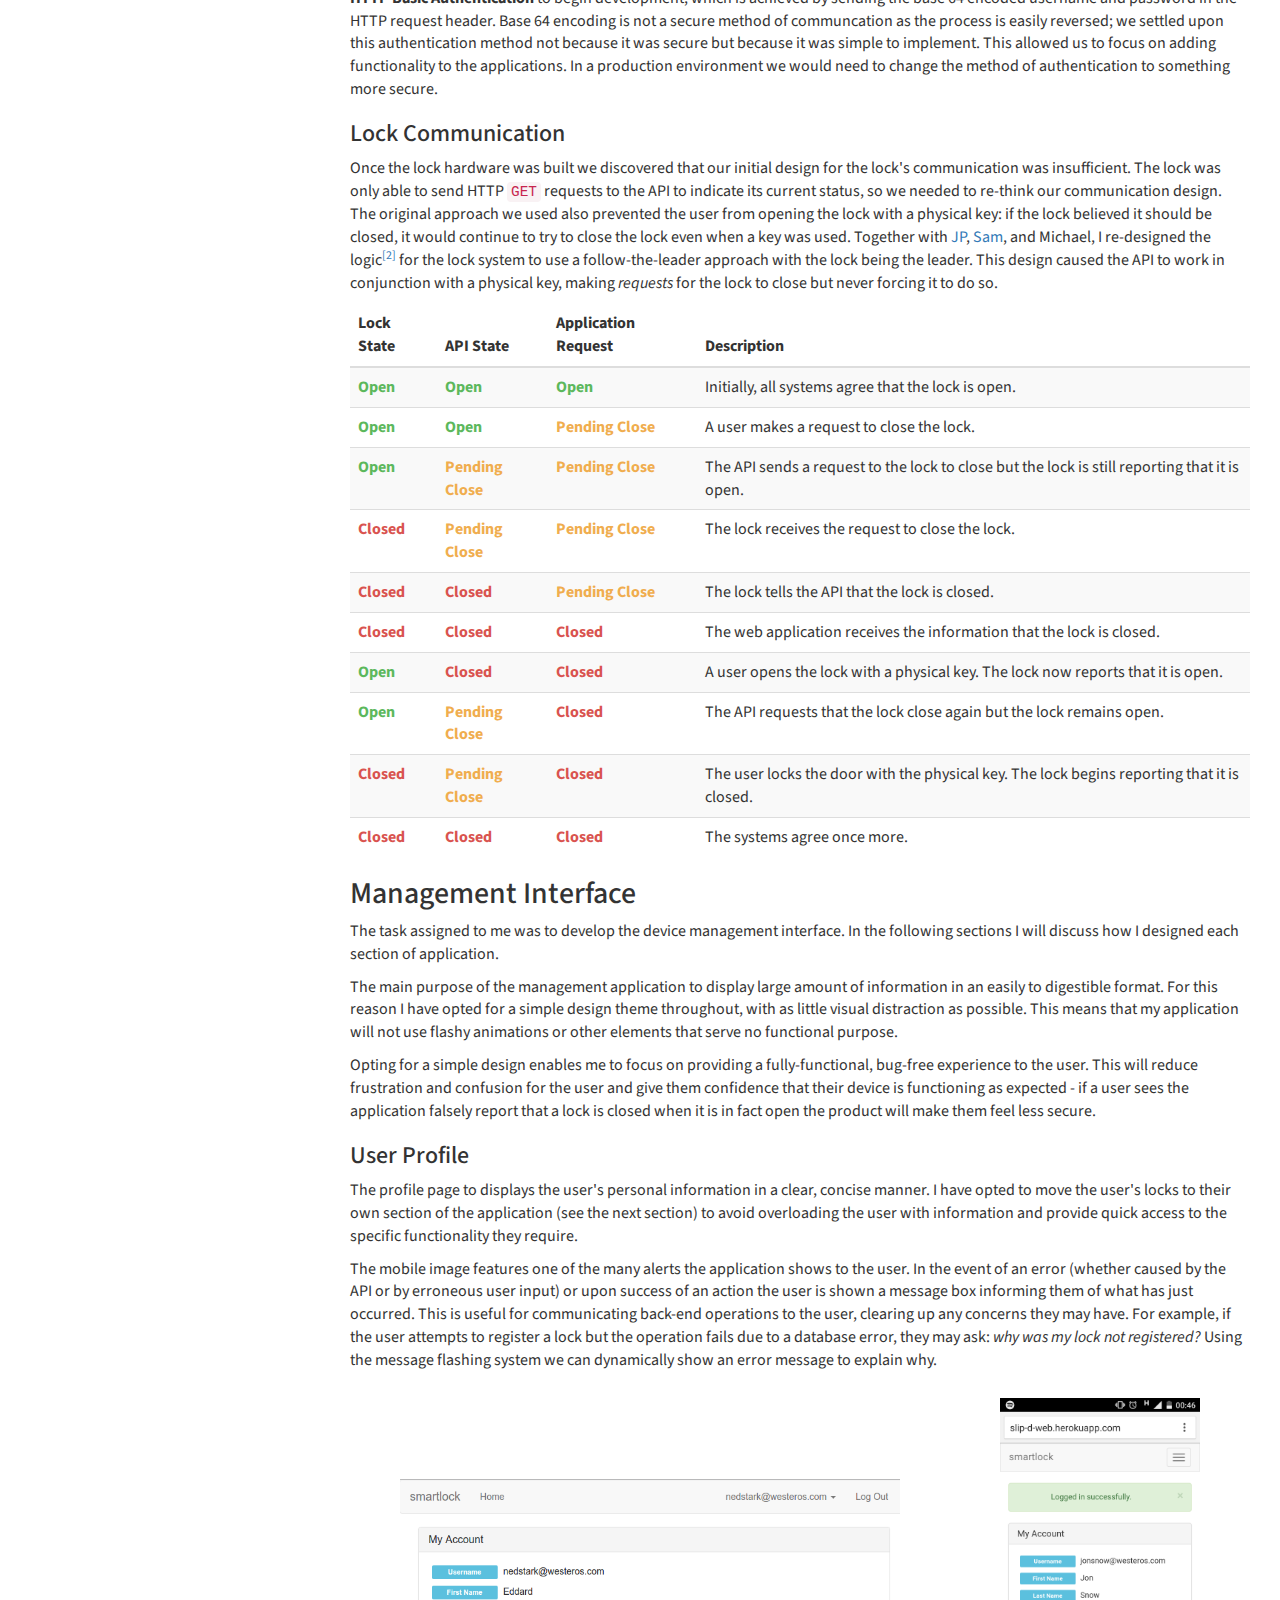
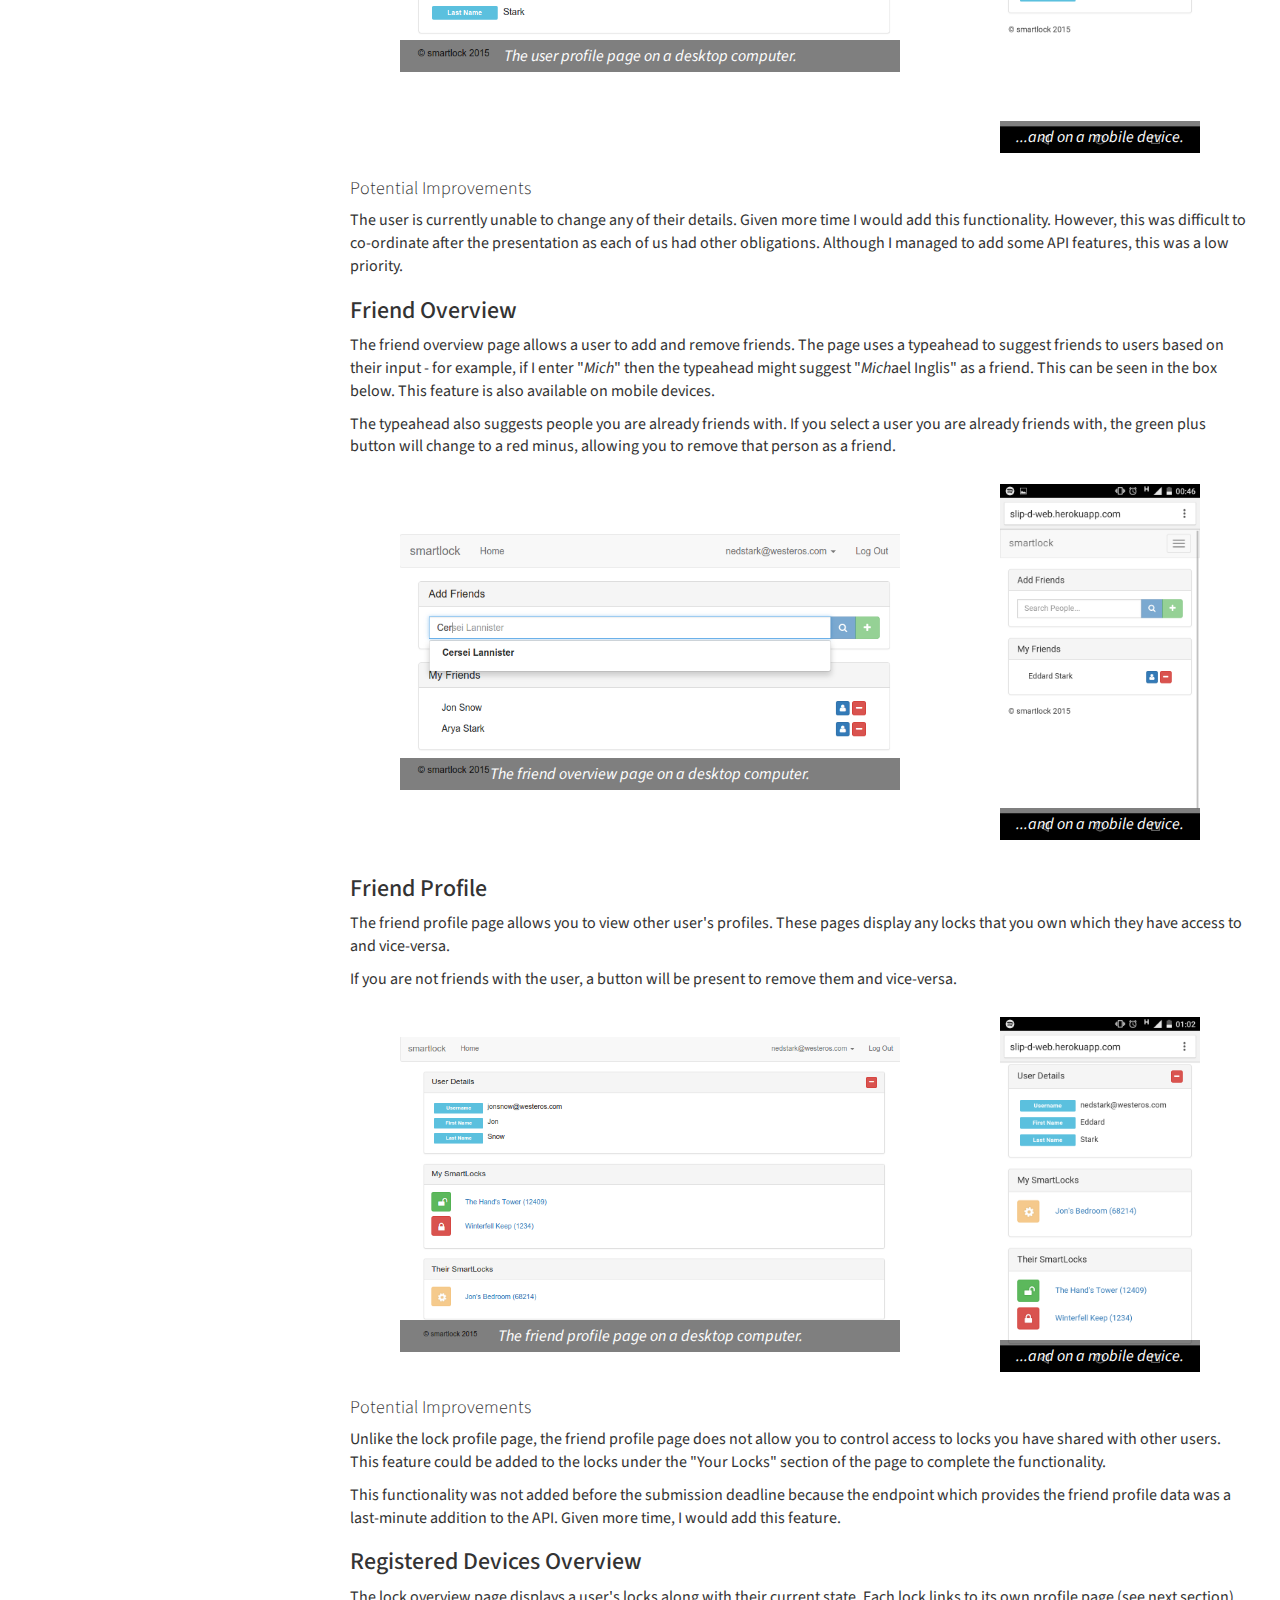
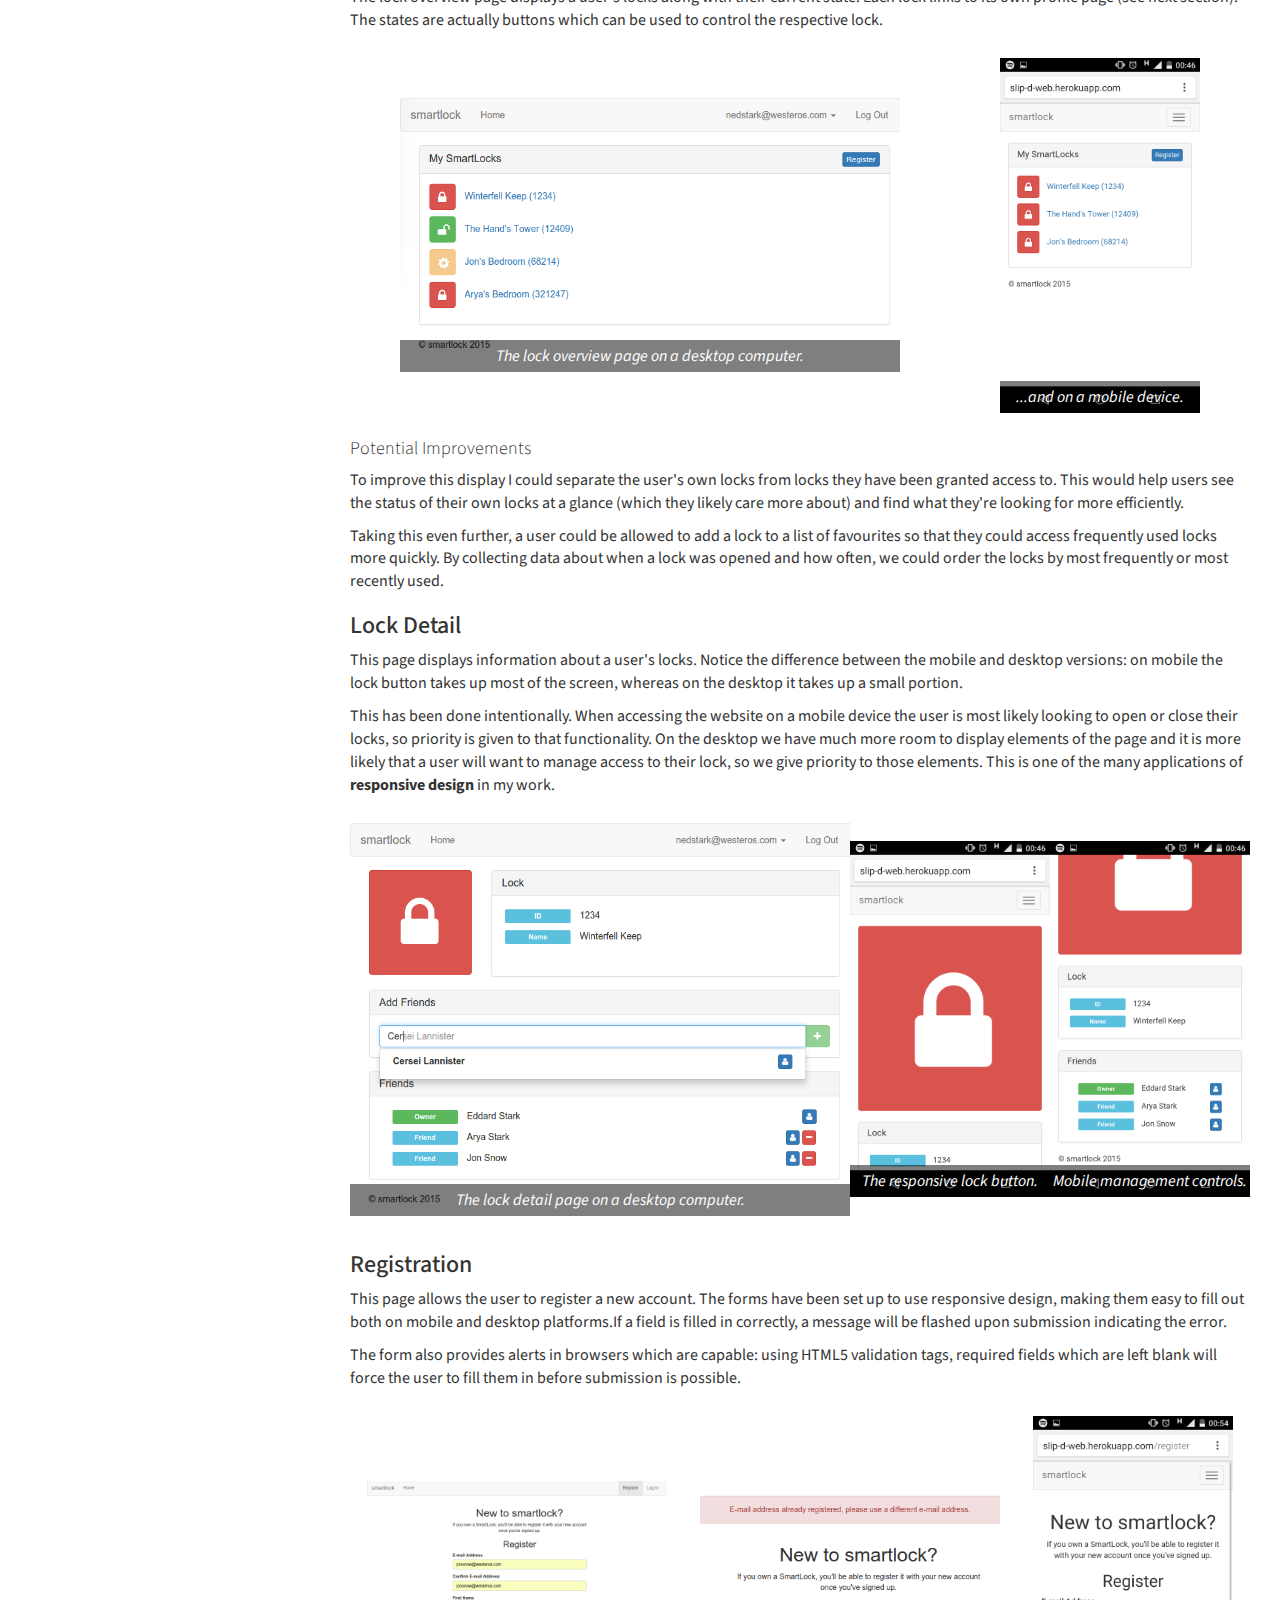
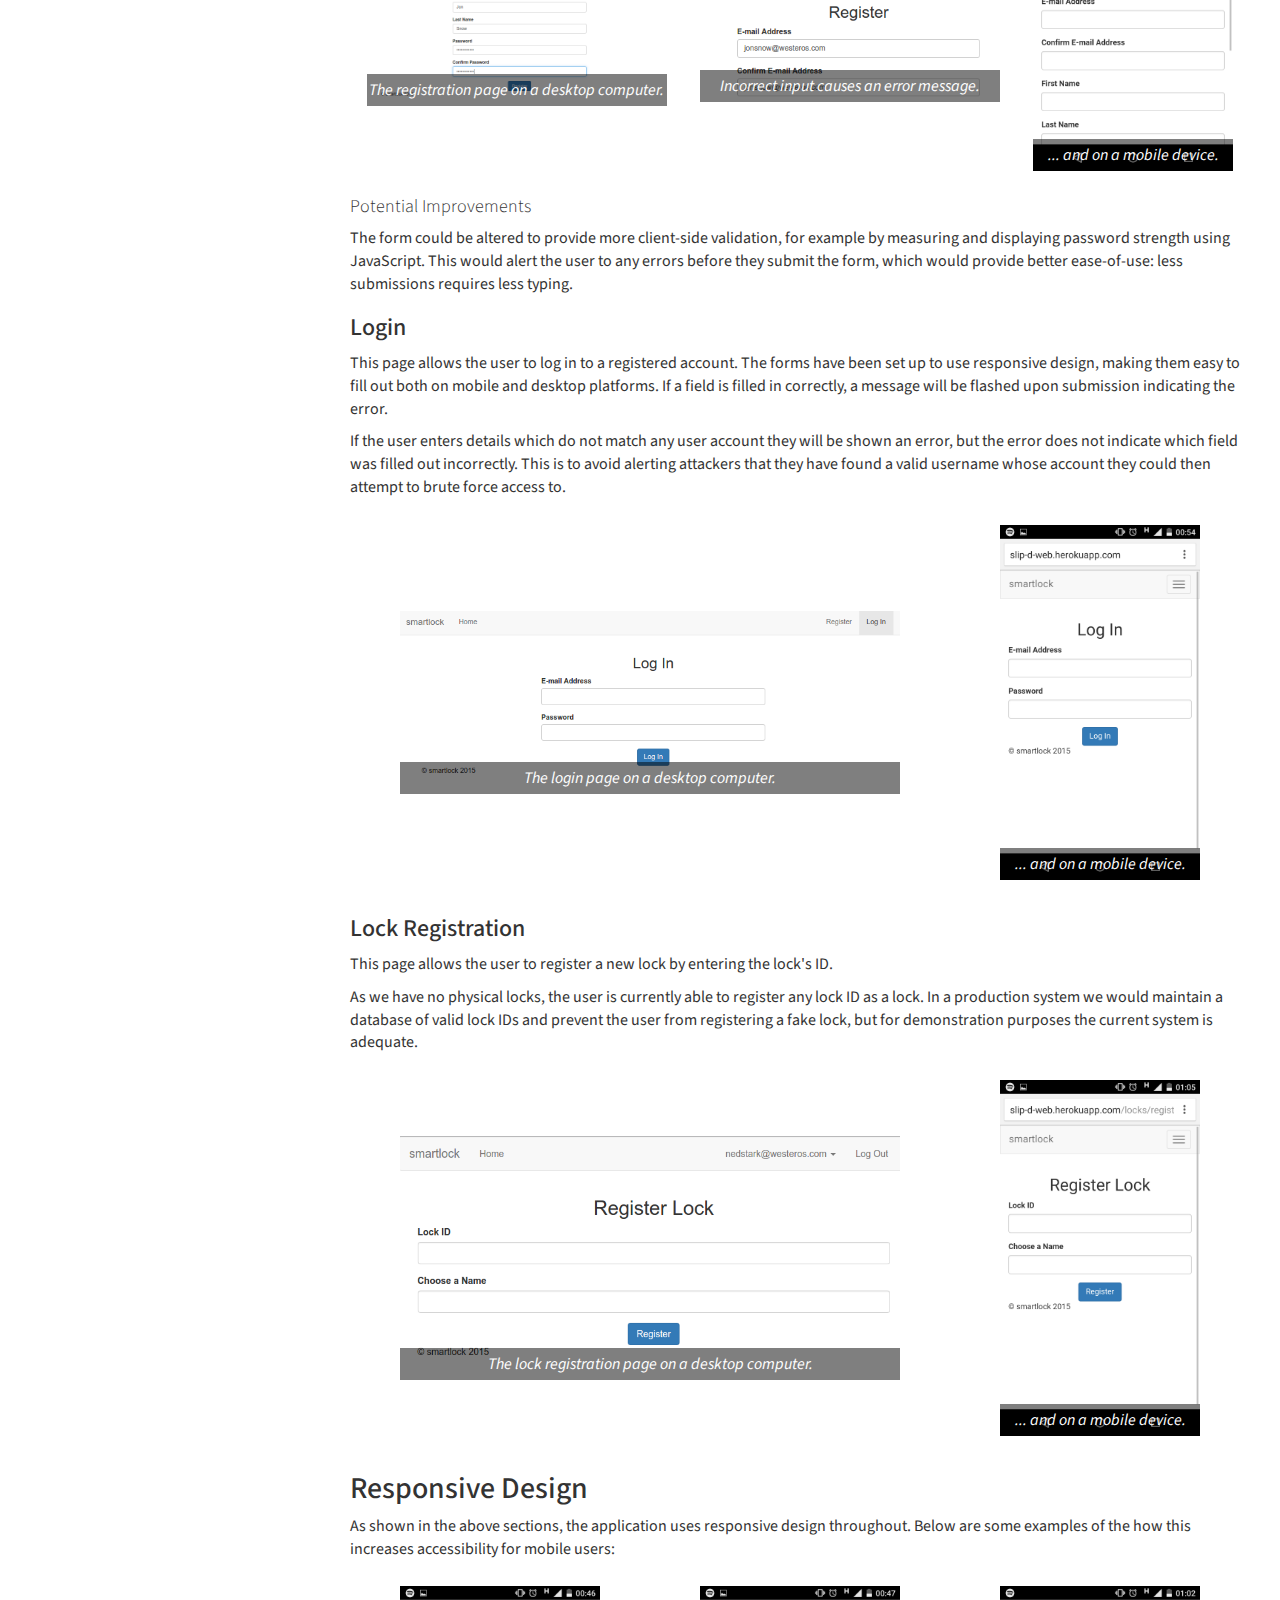
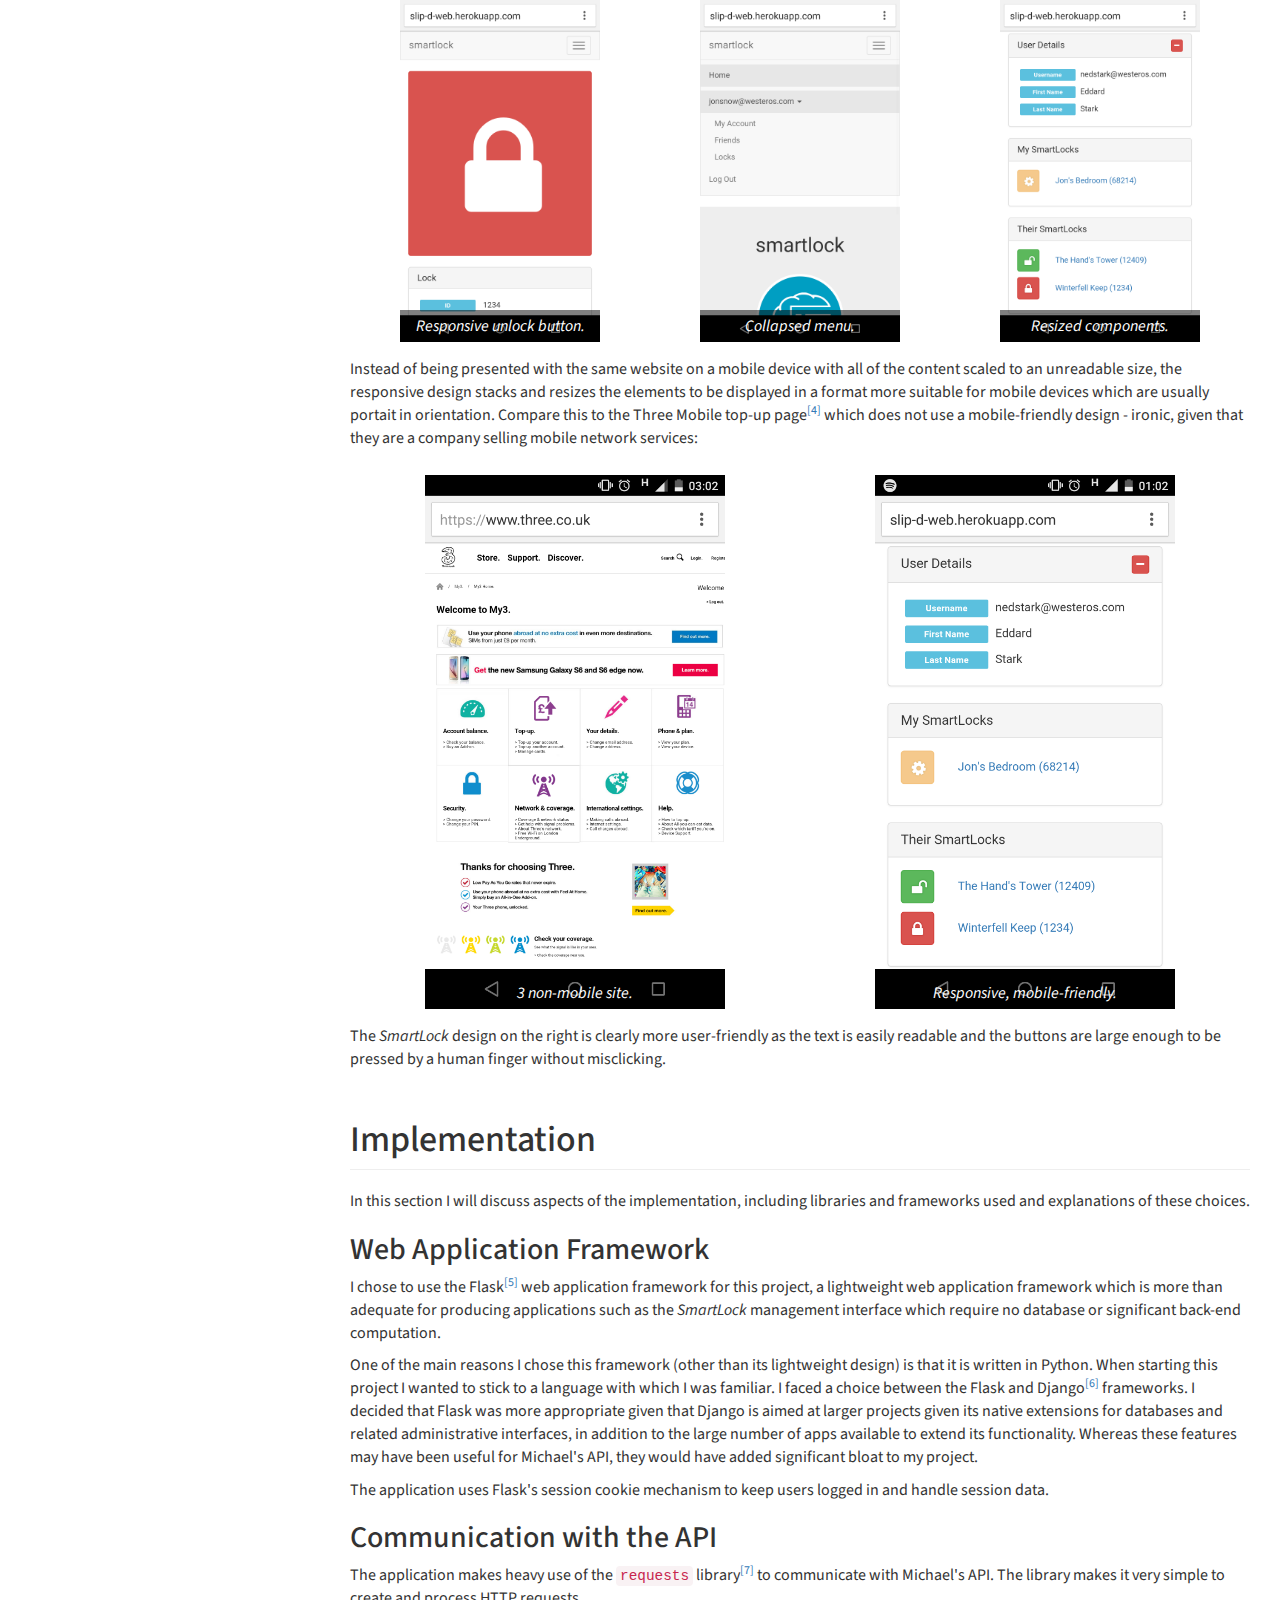
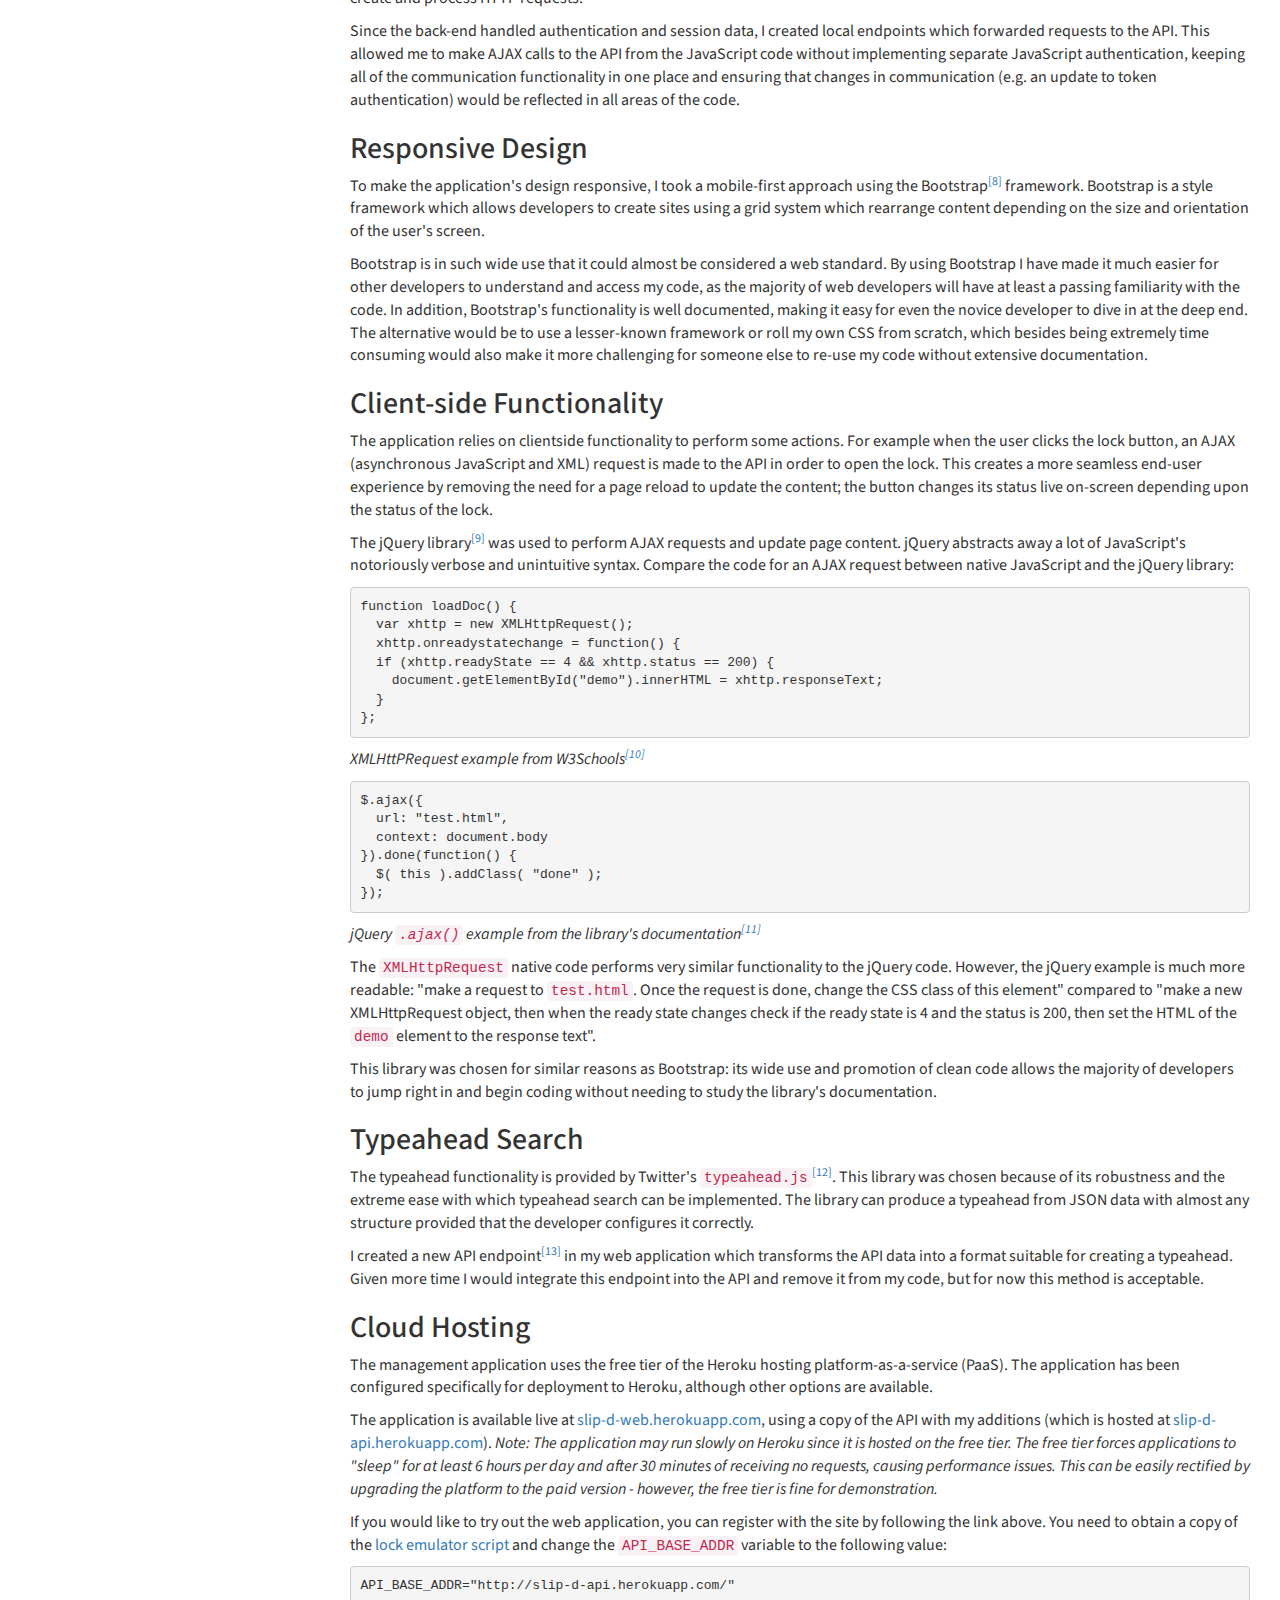
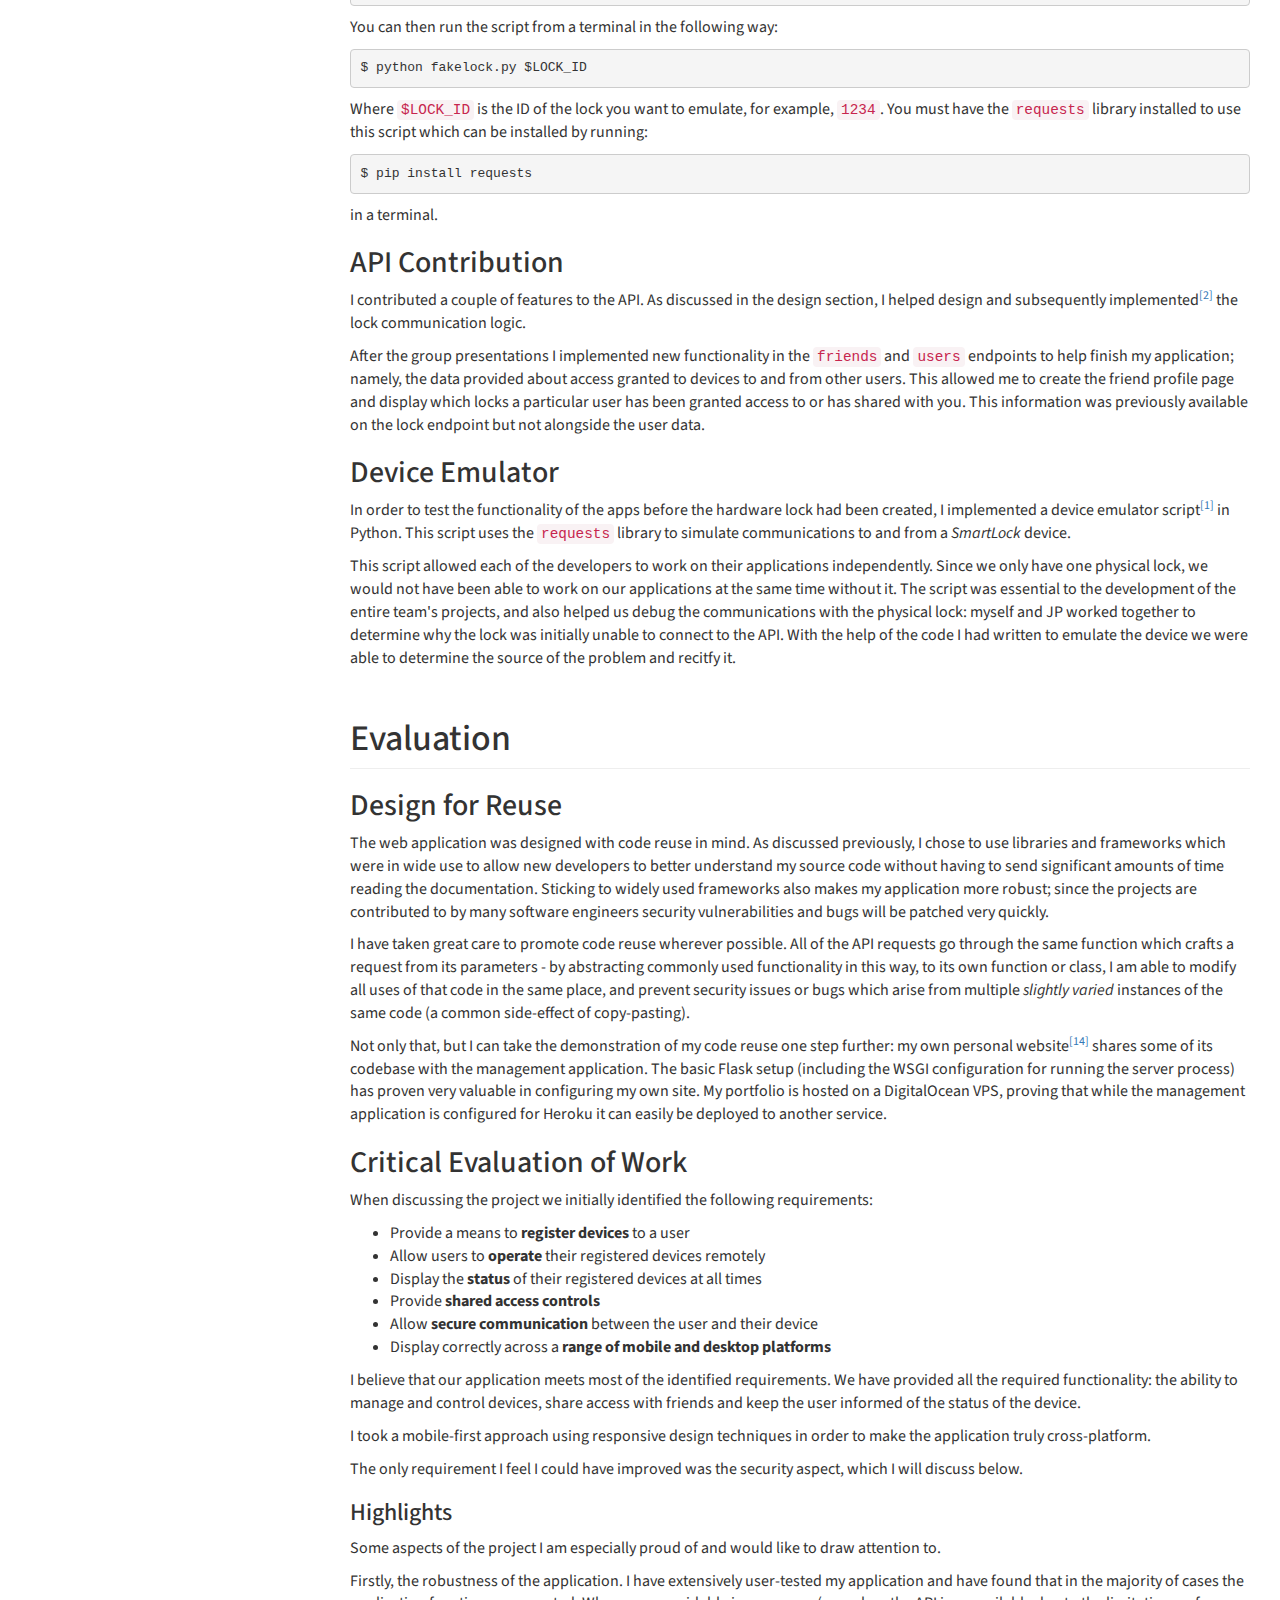
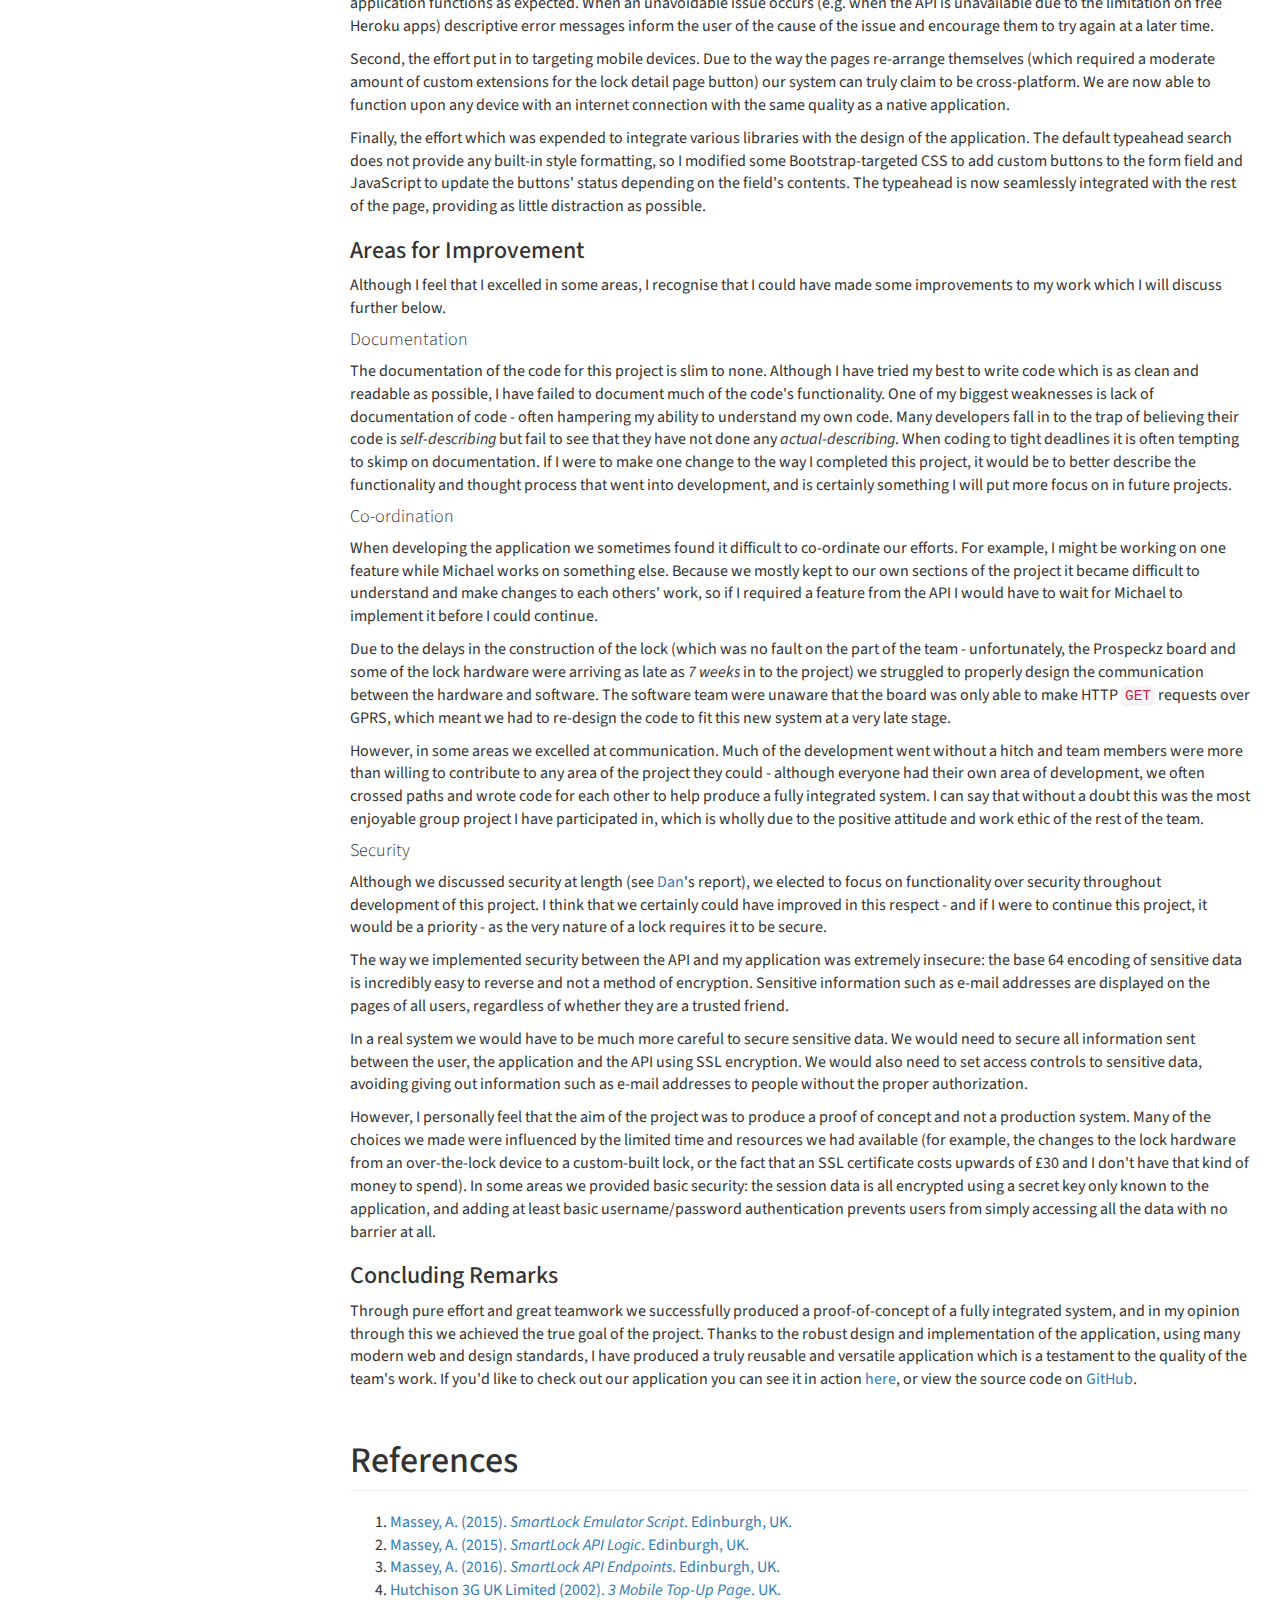
==== commit 40f63331: "Complete Report" ====
--- a/report/ayrton.html
+++ b/report/ayrton.html
@@ -71,6 +71,11 @@
                 <h1>Ayrton Massey</h1>
                 <h3>Web Application</h3>
             </div>
+
+            <div class="text-vertical-center">
+                <h3><a href="http://github.com/ayrtonmassey/SLIP-D"><i class="fa fa-github"></i> Source Code</a></h3>
+                <h3><a href="http://slip-d-web.herokuapp.com">Live Application</a></h3>
+            </div>
         </header>
         
         <div class="col-md-3" id="toc-container">
@@ -1306,17 +1311,248 @@
 
                     <h2>Critical Evaluation of Work</h2>
 
-                    
+                    <p>When discussing the project we initially identified the following requirements:</p>
+                    
+                    <ul>
+                        <li>Provide a means to <strong>register devices</strong> to a user</li>
+                        <li>Allow users to <strong>operate</strong> their registered devices remotely</li>
+                        <li>Display the <strong>status</strong> of their registered devices at all times</li>
+                        <li>Provide <strong>shared access controls</strong></li>
+                        <li>Allow <strong>secure communication</strong> between the user and their device</li>
+                        <li>Display correctly across a <strong>range of mobile and desktop platforms</strong></li>
+                    </ul>
+
+                    <p>I believe that our application meets most of
+                        the identified requirements. We have provided all
+                        the required functionality: the ability to manage
+                        and control devices, share access with friends and
+                        keep the user informed of the status of the
+                        device.</p>
+
+                    <p>I took a mobile-first approach using responsive
+                        design techniques in order to make the application
+                        truly cross-platform.</p>
+
+                    <p>The only requirement I feel I could have
+                        improved was the security aspect, which I will
+                        discuss below.</p>
 
                     <subsection>
 
                         <h3>Highlights</h3>
 
+                        <p>Some aspects of the project I am especially
+                            proud of and would like to draw attention
+                            to.</p>
+
+                        <p>Firstly, the robustness of the
+                            application. I have extensively
+                            user-tested my application and have found
+                            that in the majority of cases the
+                            application functions as expected. When an
+                            unavoidable issue occurs (e.g. when the
+                            API is unavailable due to the limitation
+                            on free Heroku apps) descriptive error
+                            messages inform the user of the cause of
+                            the issue and encourage them to try again
+                            at a later time.</p>
+
+                        <p>Second, the effort put in to targeting
+                            mobile devices. Due to the way the pages
+                            re-arrange themselves (which required a
+                            moderate amount of custom extensions for
+                            the lock detail page button) our system
+                            can truly claim to be cross-platform. We
+                            are now able to function upon any device
+                            with an internet connection with the same
+                            quality as a native application.</p>
+
+                        <p>Finally, the effort which was expended to
+                            integrate various libraries with the
+                            design of the application. The default
+                            typeahead search does not provide any
+                            built-in style formatting, so I modified
+                            some Bootstrap-targeted CSS to add custom
+                            buttons to the form field and JavaScript
+                            to update the buttons' status depending on
+                            the field's contents. The typeahead is now
+                            seamlessly integrated with the rest of the
+                            page, providing as little distraction as
+                            possible.</p>
+
                     </subsection>
 
                     <subsection>
 
                         <h3>Areas for Improvement</h3>
+
+                        <p>Although I feel that I excelled in some
+                        areas, I recognise that I could have made some
+                        improvements to my work which I will discuss
+                        further below.</p>
+
+                        <subsection>
+                            
+                            <h4>Documentation</h4>
+                                
+                                <p>The documentation of the code for
+                                    this project is slim to
+                                    none. Although I have tried my
+                                    best to write code which is as
+                                    clean and readable as possible, I
+                                    have failed to document much of
+                                    the code's functionality. One of
+                                    my biggest weaknesses is lack of
+                                    documentation of code - often
+                                    hampering my ability to understand
+                                    my own code. Many developers fall
+                                    in to the trap of believing their
+                                    code is <em>self-describing</em>
+                                    but fail to see that they have not
+                                    done any
+                                    <em>actual-describing</em>. When
+                                    coding to tight deadlines it is
+                                    often tempting to skimp on
+                                    documentation. If I were to make
+                                    one change to the way I completed
+                                    this project, it would be to
+                                    better describe the functionality
+                                    and thought process that went into
+                                    development, and is certainly
+                                    something I will put more focus on
+                                    in future projects.</p>
+                                
+                        </subsection>
+
+                        <subsection>
+
+                                <h4>Co-ordination</h4>
+
+                                <p>When developing the application we
+                                    sometimes found it difficult to
+                                    co-ordinate our efforts. For example,
+                                    I might be working on one feature
+                                    while Michael works on something
+                                    else. Because we mostly kept to our
+                                    own sections of the project it became
+                                    difficult to understand and make
+                                    changes to each others' work, so if I
+                                    required a feature from the API I
+                                    would have to wait for Michael to
+                                    implement it before I could continue.</p>
+
+                                <p>Due to the delays in the
+                                    construction of the lock (which was no
+                                    fault on the part of the team -
+                                    unfortunately, the Prospeckz board and
+                                    some of the lock hardware were
+                                    arriving as late as <em>7 weeks</em> in to the
+                                    project) we struggled to properly
+                                    design the communication between the
+                                    hardware and software. The software
+                                    team were unaware that the board was
+                                    only able to make HTTP
+                                    <code>GET</code> requests over GPRS,
+                                    which meant we had to re-design the
+                                    code to fit this new system at a very
+                                    late stage.</p>
+
+                                <p>However, in some areas we excelled
+                                    at communication. Much of the
+                                    development went without a hitch and
+                                    team members were more than willing to
+                                    contribute to any area of the project
+                                    they could - although everyone had
+                                    their own area of development, we
+                                    often crossed paths and wrote code for
+                                    each other to help produce a fully
+                                    integrated system. I can say that
+                                    without a doubt this was the most
+                                    enjoyable group project I have
+                                    participated in, which is wholly due
+                                    to the positive attitude and work
+                                    ethic of the rest of the team.</p>
+
+                        </subsection>
+
+                        <subsection>
+
+                            <h4>Security</h4>
+
+                            <p>Although we discussed security at
+                                length (see <a href="dan.html">Dan</a>'s
+                                report), we elected to focus on
+                                functionality over security throughout
+                                development of this project. I think that
+                                we certainly could have improved in this
+                                respect - and if I were to continue this
+                                project, it would be a priority - as the
+                                very nature of a lock requires it to be
+                                secure.</p>
+
+                            <p>The way we implemented security between
+                                the API and my application was extremely
+                                insecure: the base 64 encoding of
+                                sensitive data is incredibly easy to
+                                reverse and not a method of
+                                encryption. Sensitive information such as
+                                e-mail addresses are displayed on the
+                                pages of all users, regardless of whether
+                                they are a trusted friend.</p>
+
+                            <p>In a real system we would have to be
+                                much more careful to secure sensitive
+                                data. We would need to secure all
+                                information sent between the user, the
+                                application and the API using SSL
+                                encryption. We would also need to set
+                                access controls to sensitive data,
+                                avoiding giving out information such as
+                                e-mail addresses to people without the
+                                proper authorization.</p>
+
+                            <p>However, I personally feel that the aim
+                                of the project was to produce a proof of
+                                concept and not a production system. Many
+                                of the choices we made were influenced by
+                                the limited time and resources we had
+                                available (for example, the changes to the
+                                lock hardware from an over-the-lock device
+                                to a custom-built lock, or the fact that
+                                an SSL certificate costs upwards of £30
+                                and I don't have that kind of money to
+                                spend). In some areas we provided basic
+                                security: the session data is all
+                                encrypted using a secret key only known to
+                                the application, and adding at least basic
+                                username/password authentication prevents
+                                users from simply accessing all the data
+                                with no barrier at all.</p>
+
+                        </subsection>
+
+                    </subsection>
+
+                    <subsection>
+
+                        <h3>Concluding Remarks</h3>
+
+                        <p>Through pure effort and great teamwork we
+                            successfully produced a proof-of-concept
+                            of a fully integrated system, and in my
+                            opinion through this we achieved the true
+                            goal of the project. Thanks to the robust
+                            design and implementation of the
+                            application, using many modern web and
+                            design standards, I have produced a truly
+                            reusable and versatile application which
+                            is a testament to the quality of the
+                            team's work.  If you'd like to check out
+                            our application you can see it in action
+                            <a
+                            href="http://slip-d-web.herokuapp.com">here</a>,
+                            or view the source code on <a
+                            href="http://github.com/ayrtonmassey/SLIP-D">GitHub</a>.</p>
 
                     </subsection>
 
--- a/report/css/stylish-portfolio.css
+++ b/report/css/stylish-portfolio.css
@@ -315,3 +315,20 @@
 	-moz-box-shadow: -5px 10px 20px 3px rgba(0,0,0,0.80);
 	box-shadow: -5px 10px 20px 3px rgba(0,0,0,0.80);
 }
+
+h3 a:link {
+    text-decoration: none;
+    color: #ccc;
+}
+
+h3 a:visited {
+    color: #ccc;
+}
+
+h3 a:hover {
+    color: #eee;
+}
+
+h3 a:active {
+    color: #fff;
+}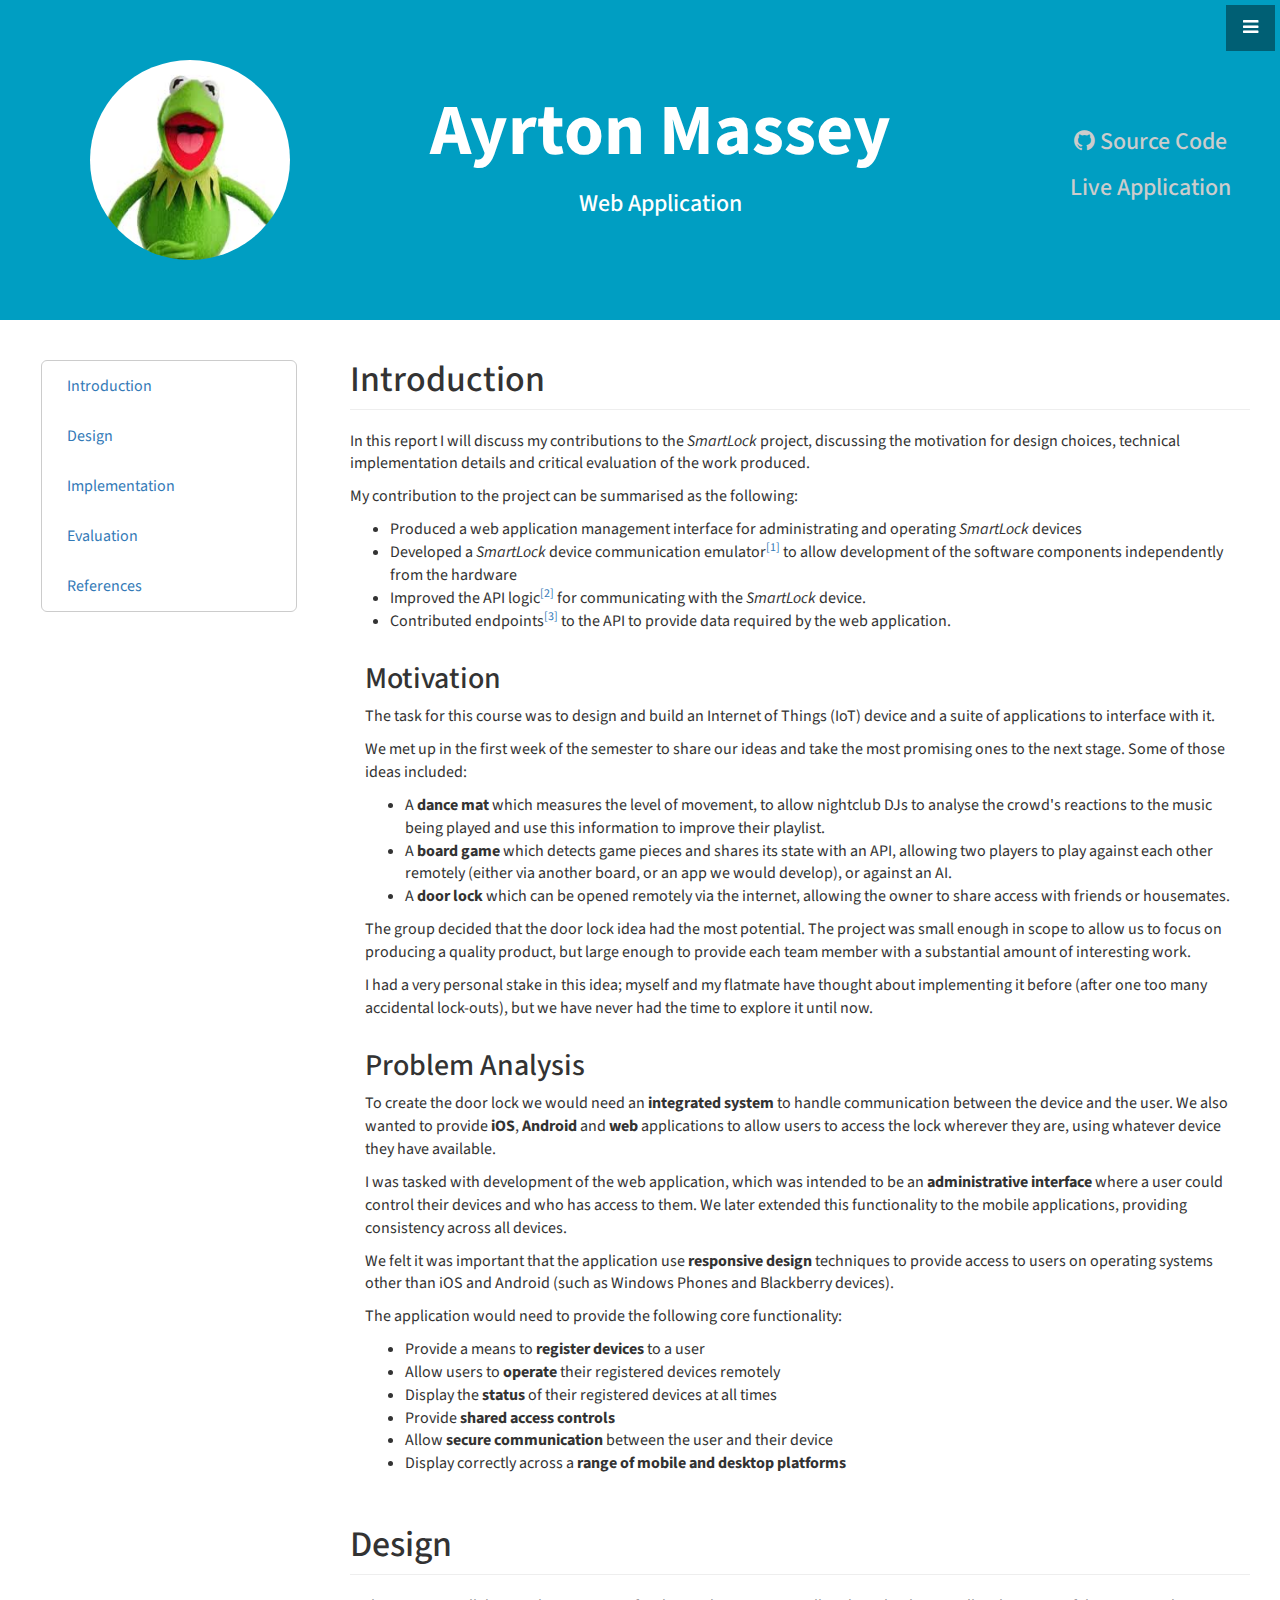
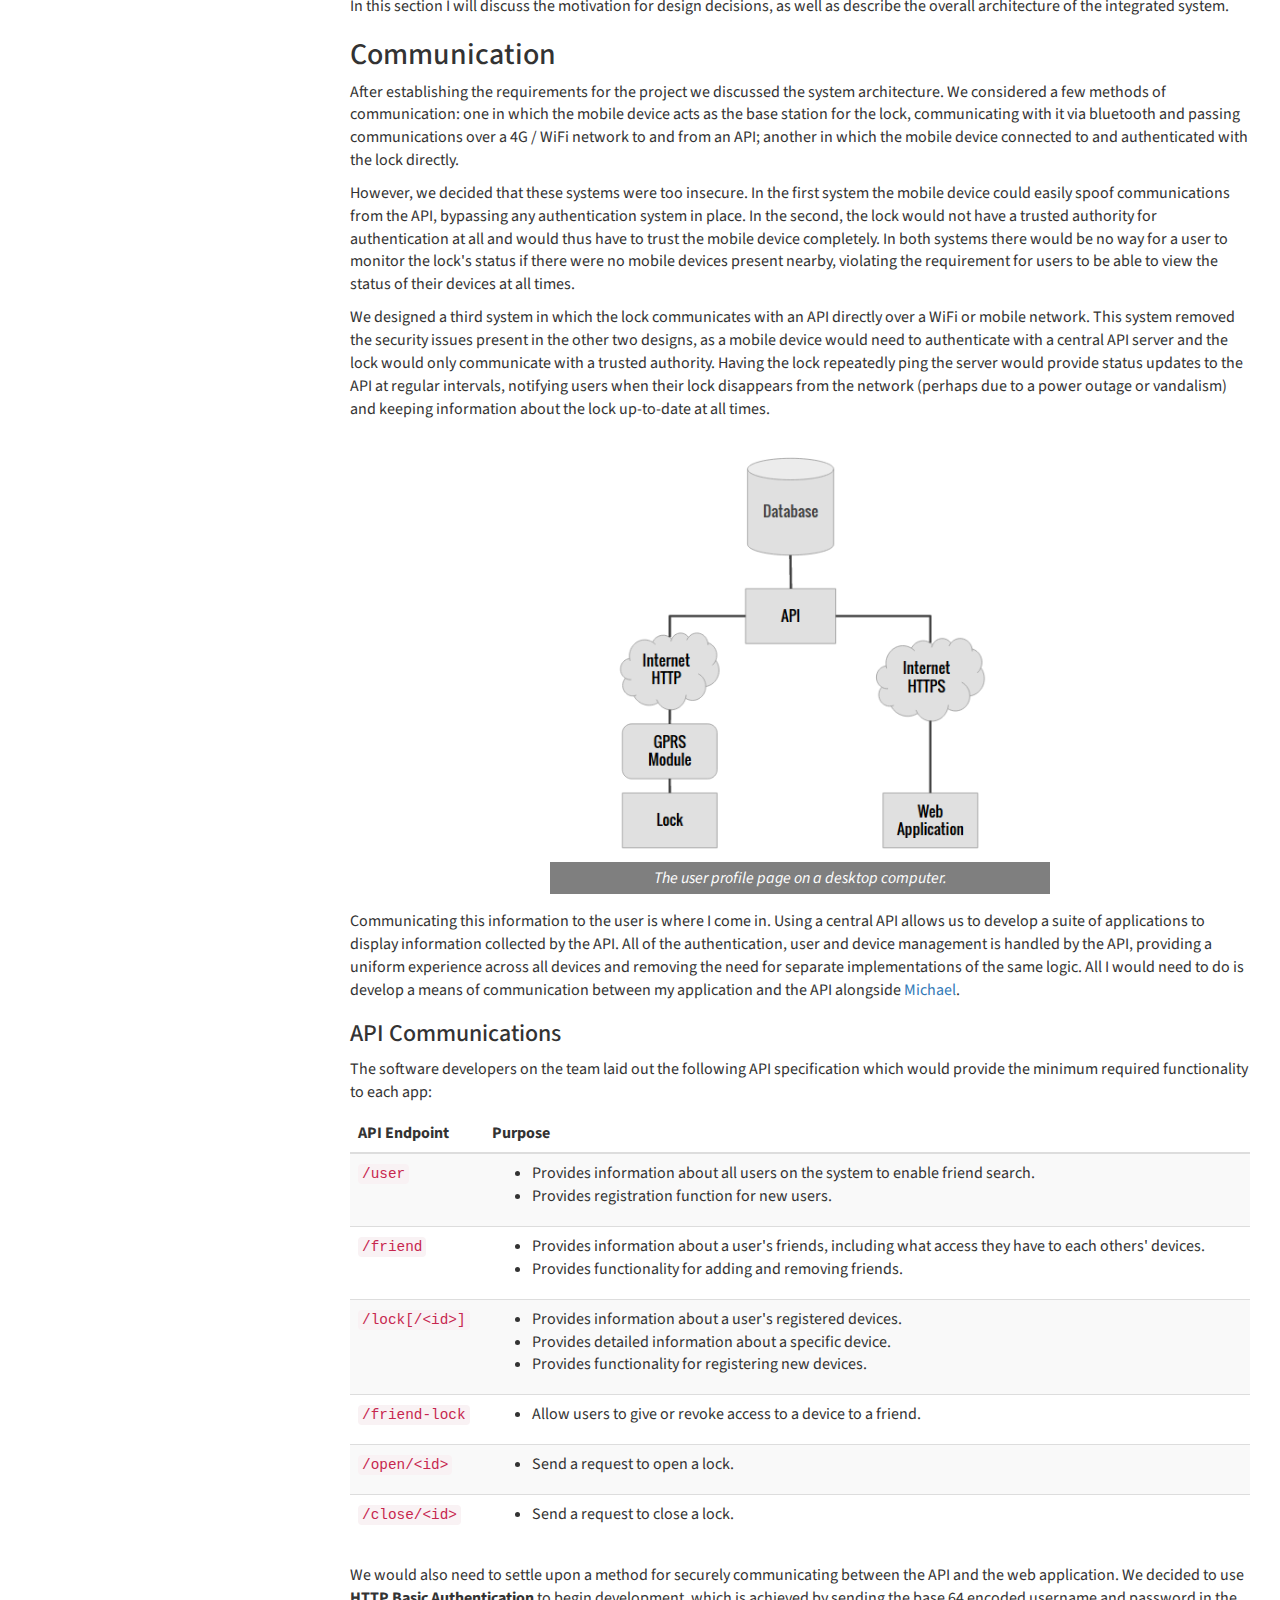
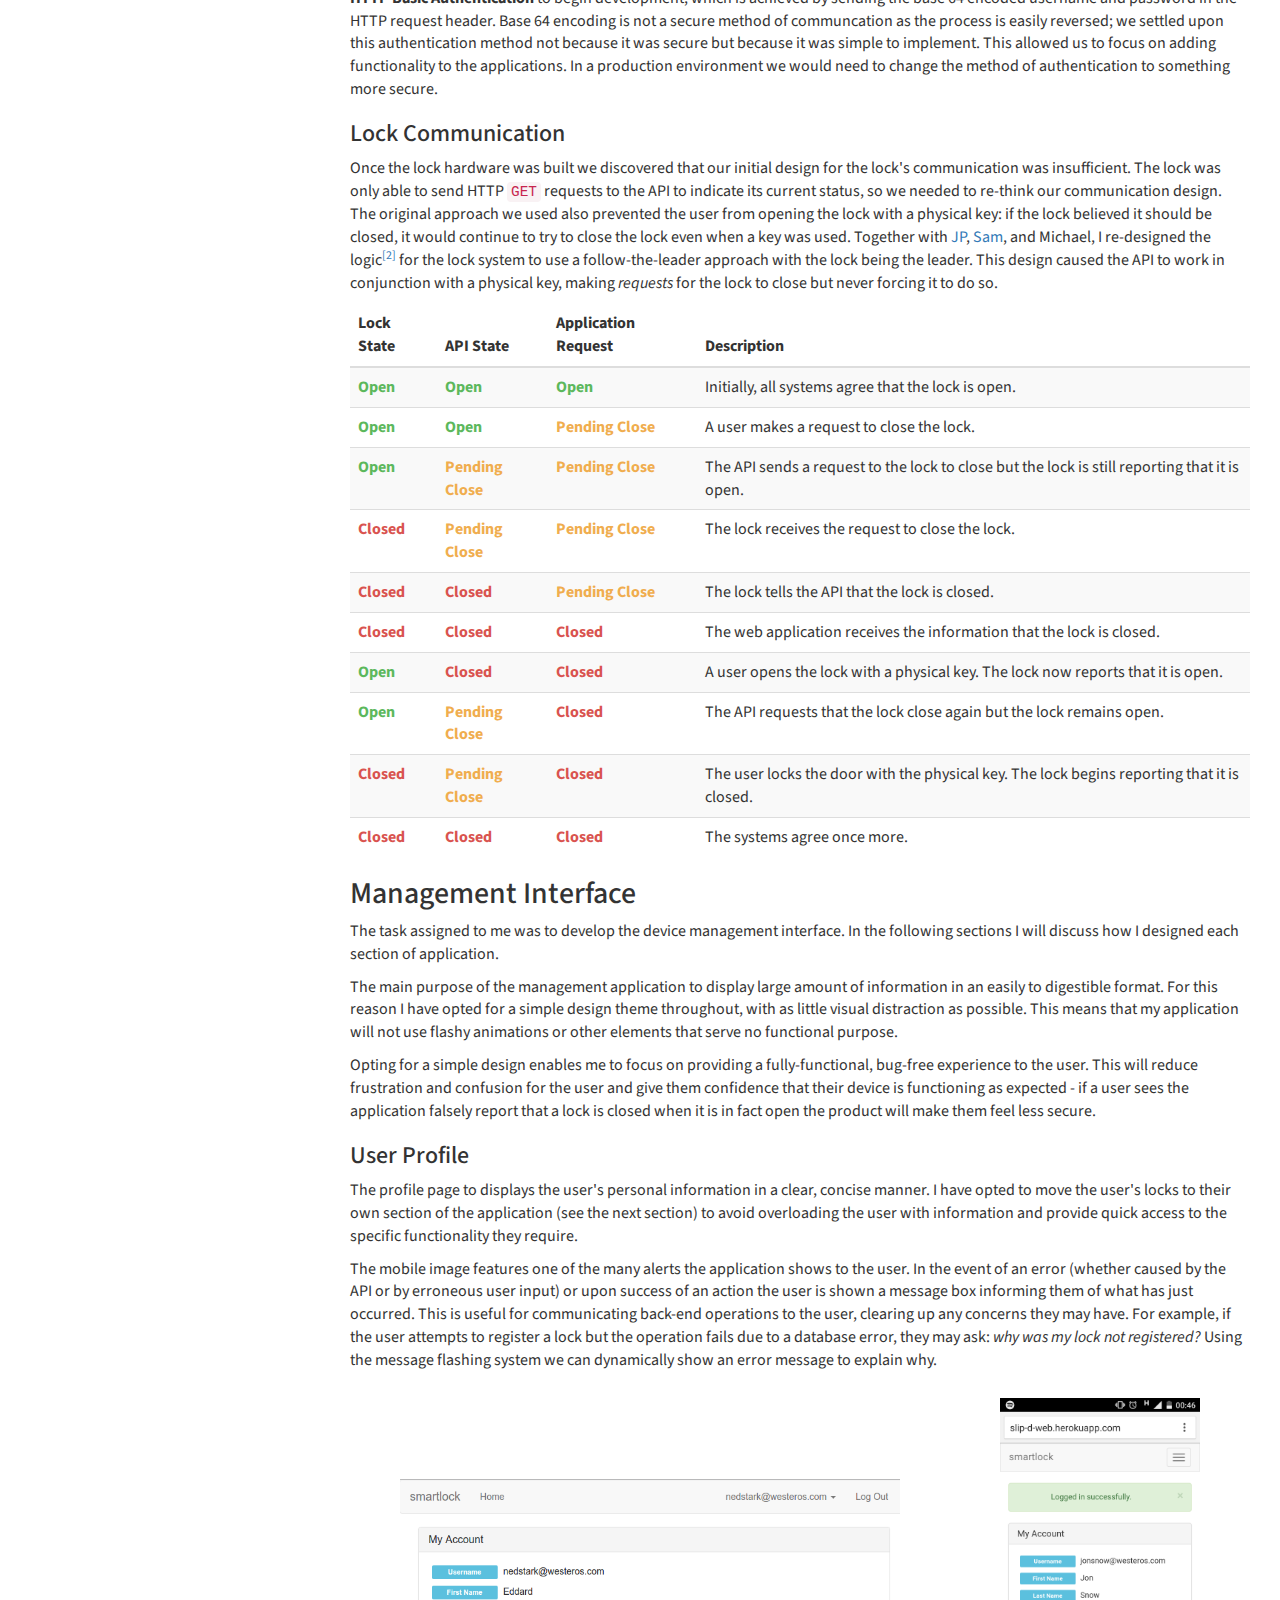
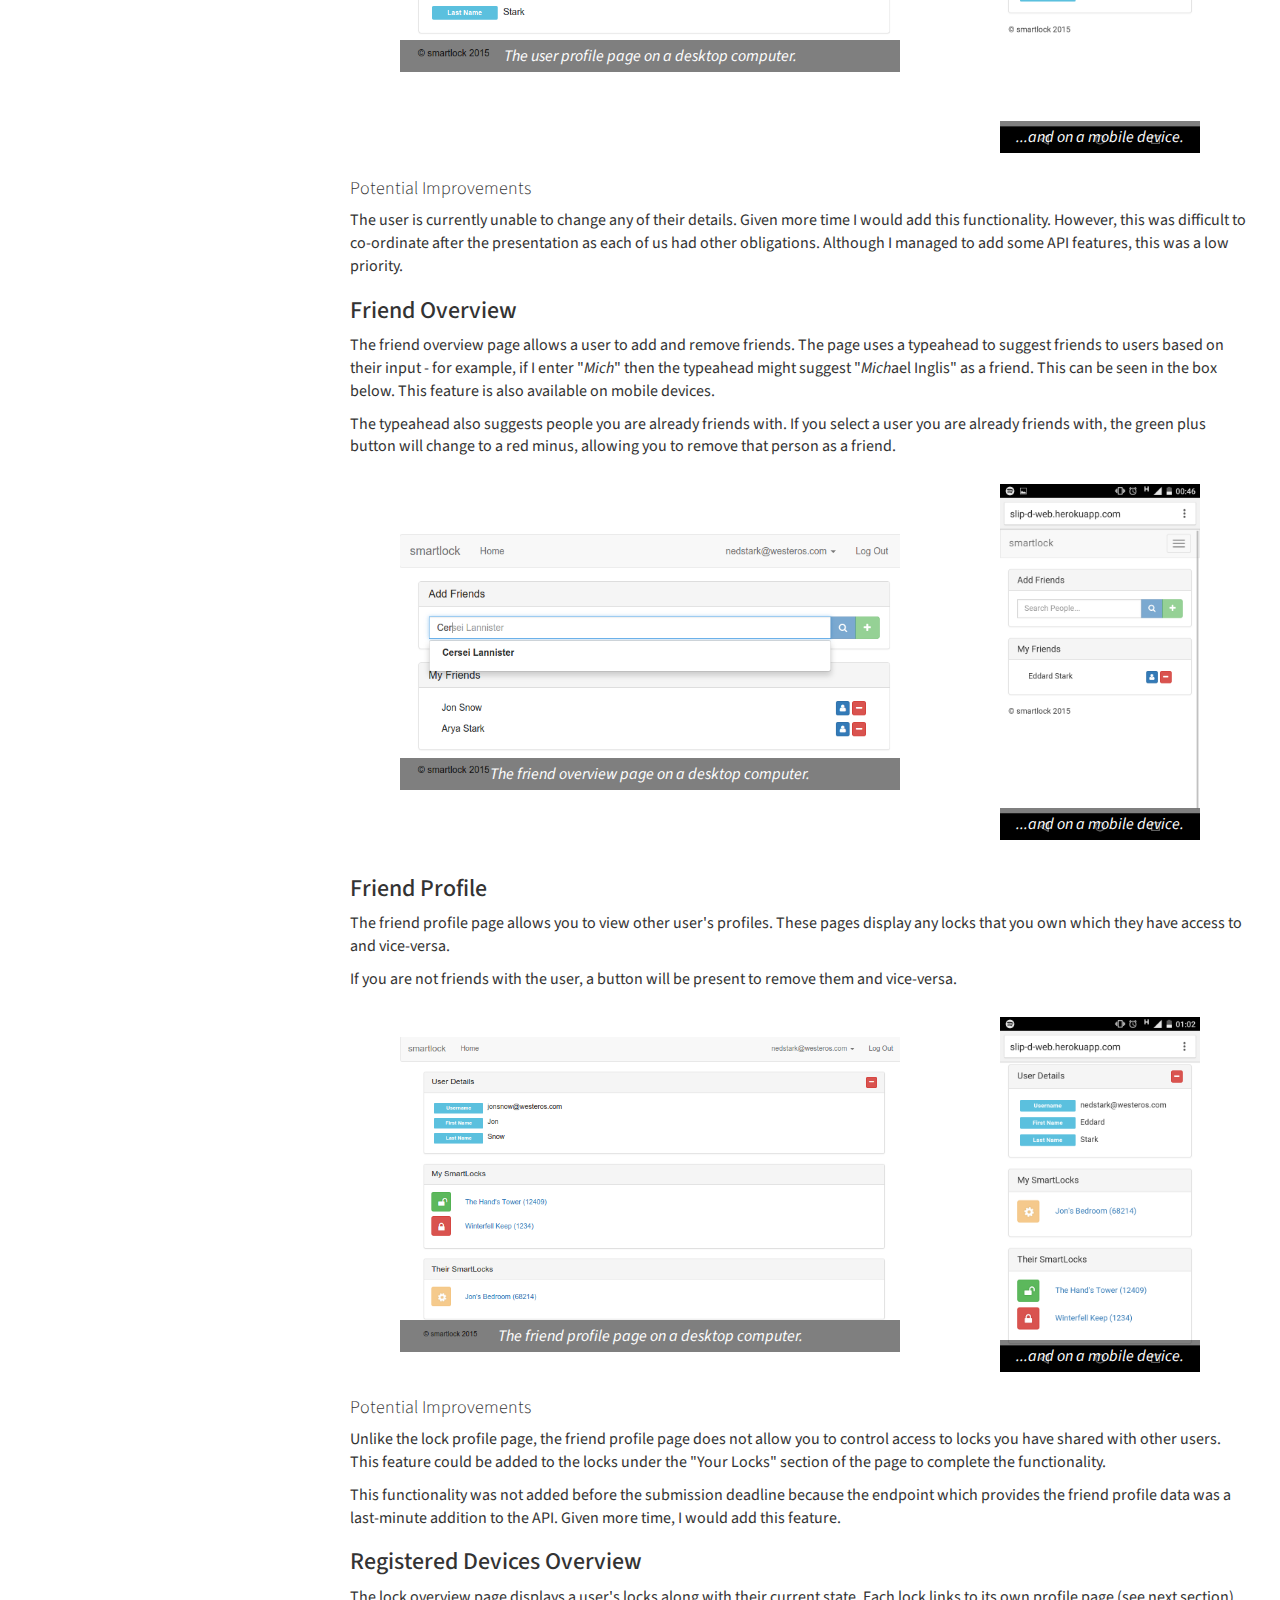
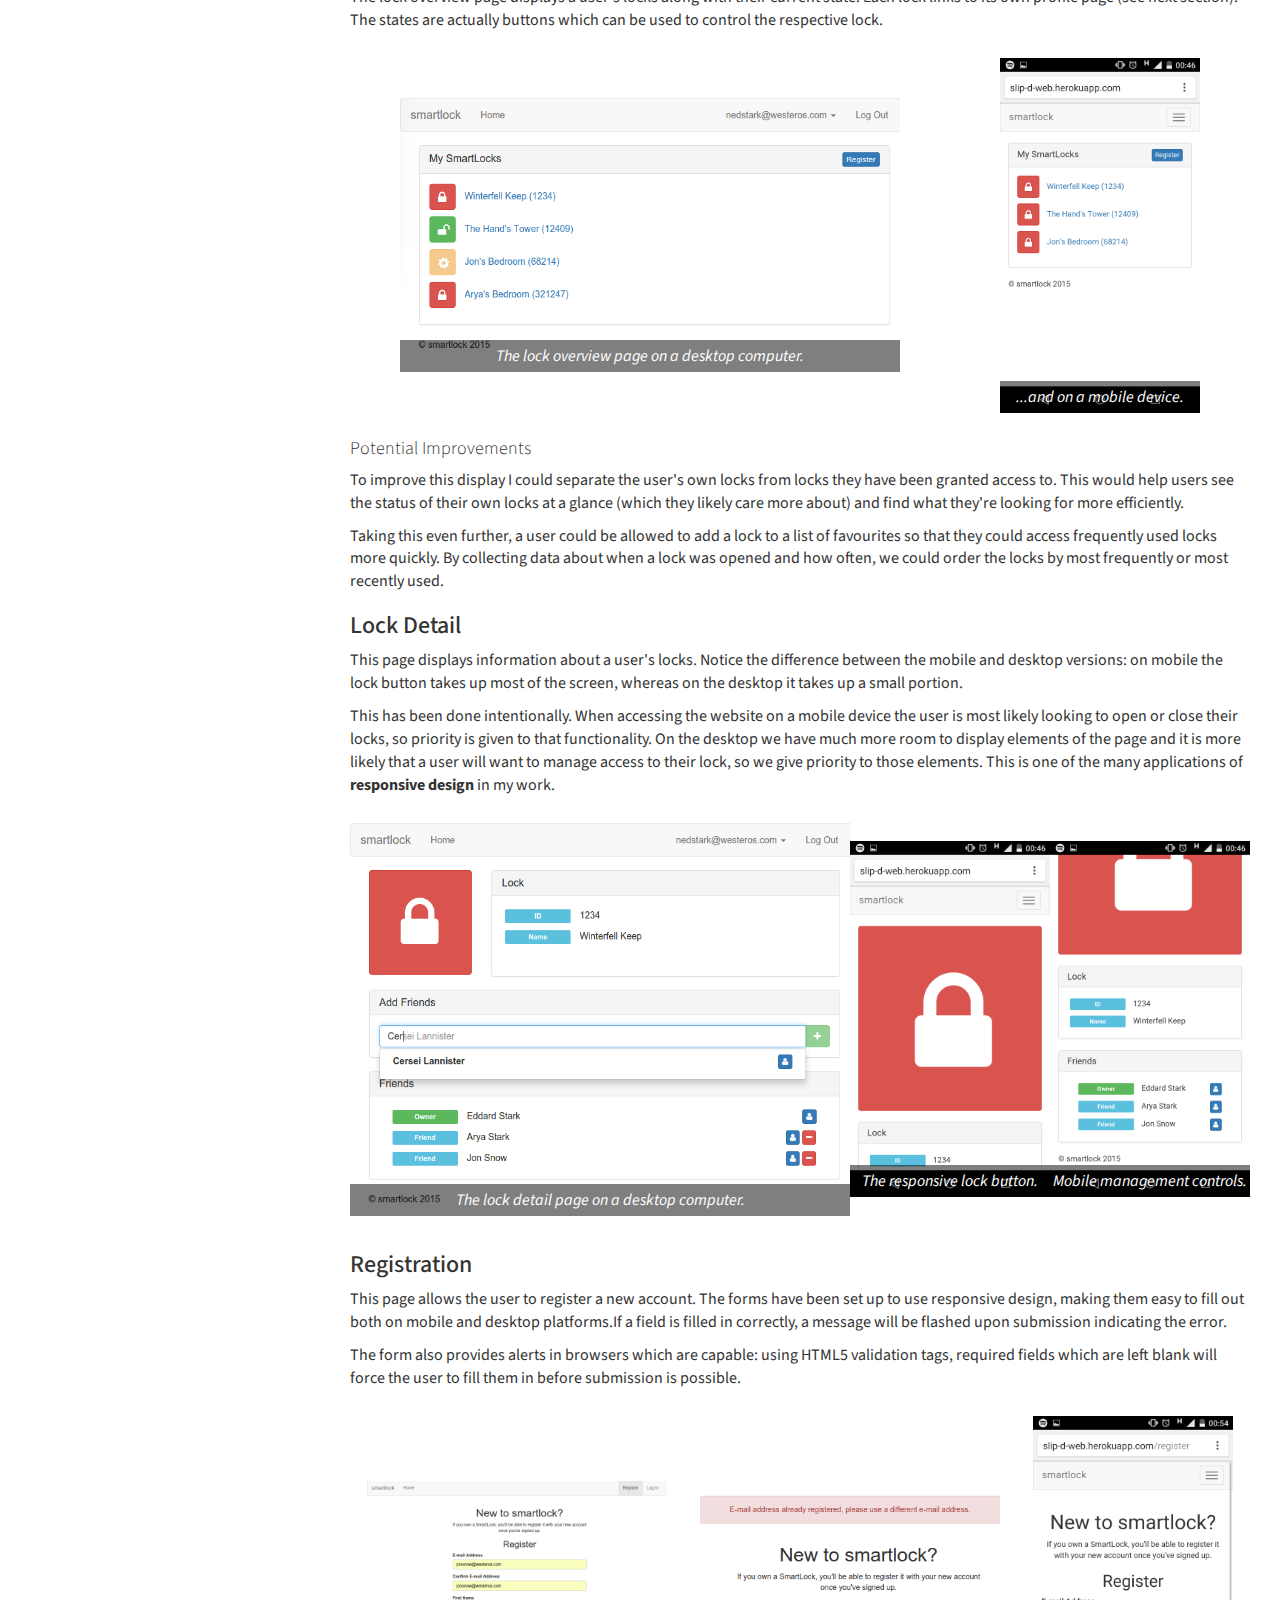
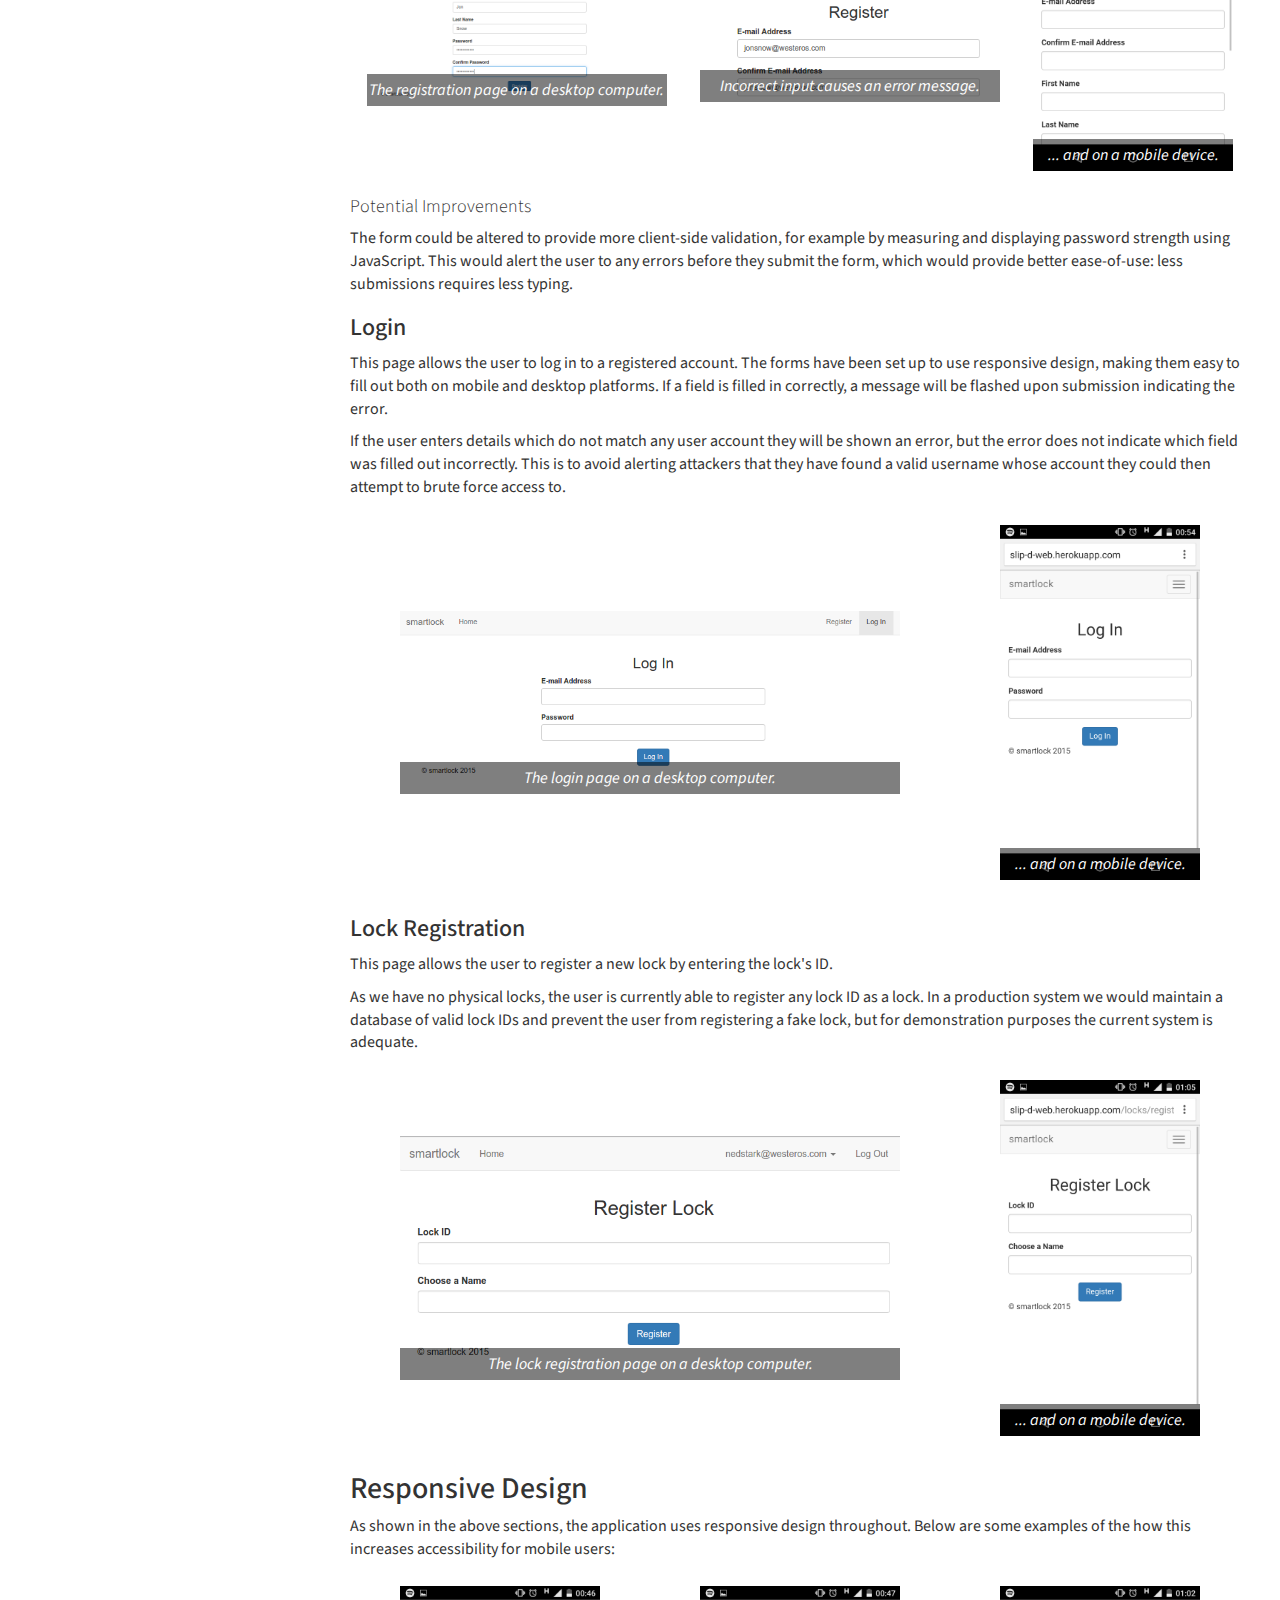
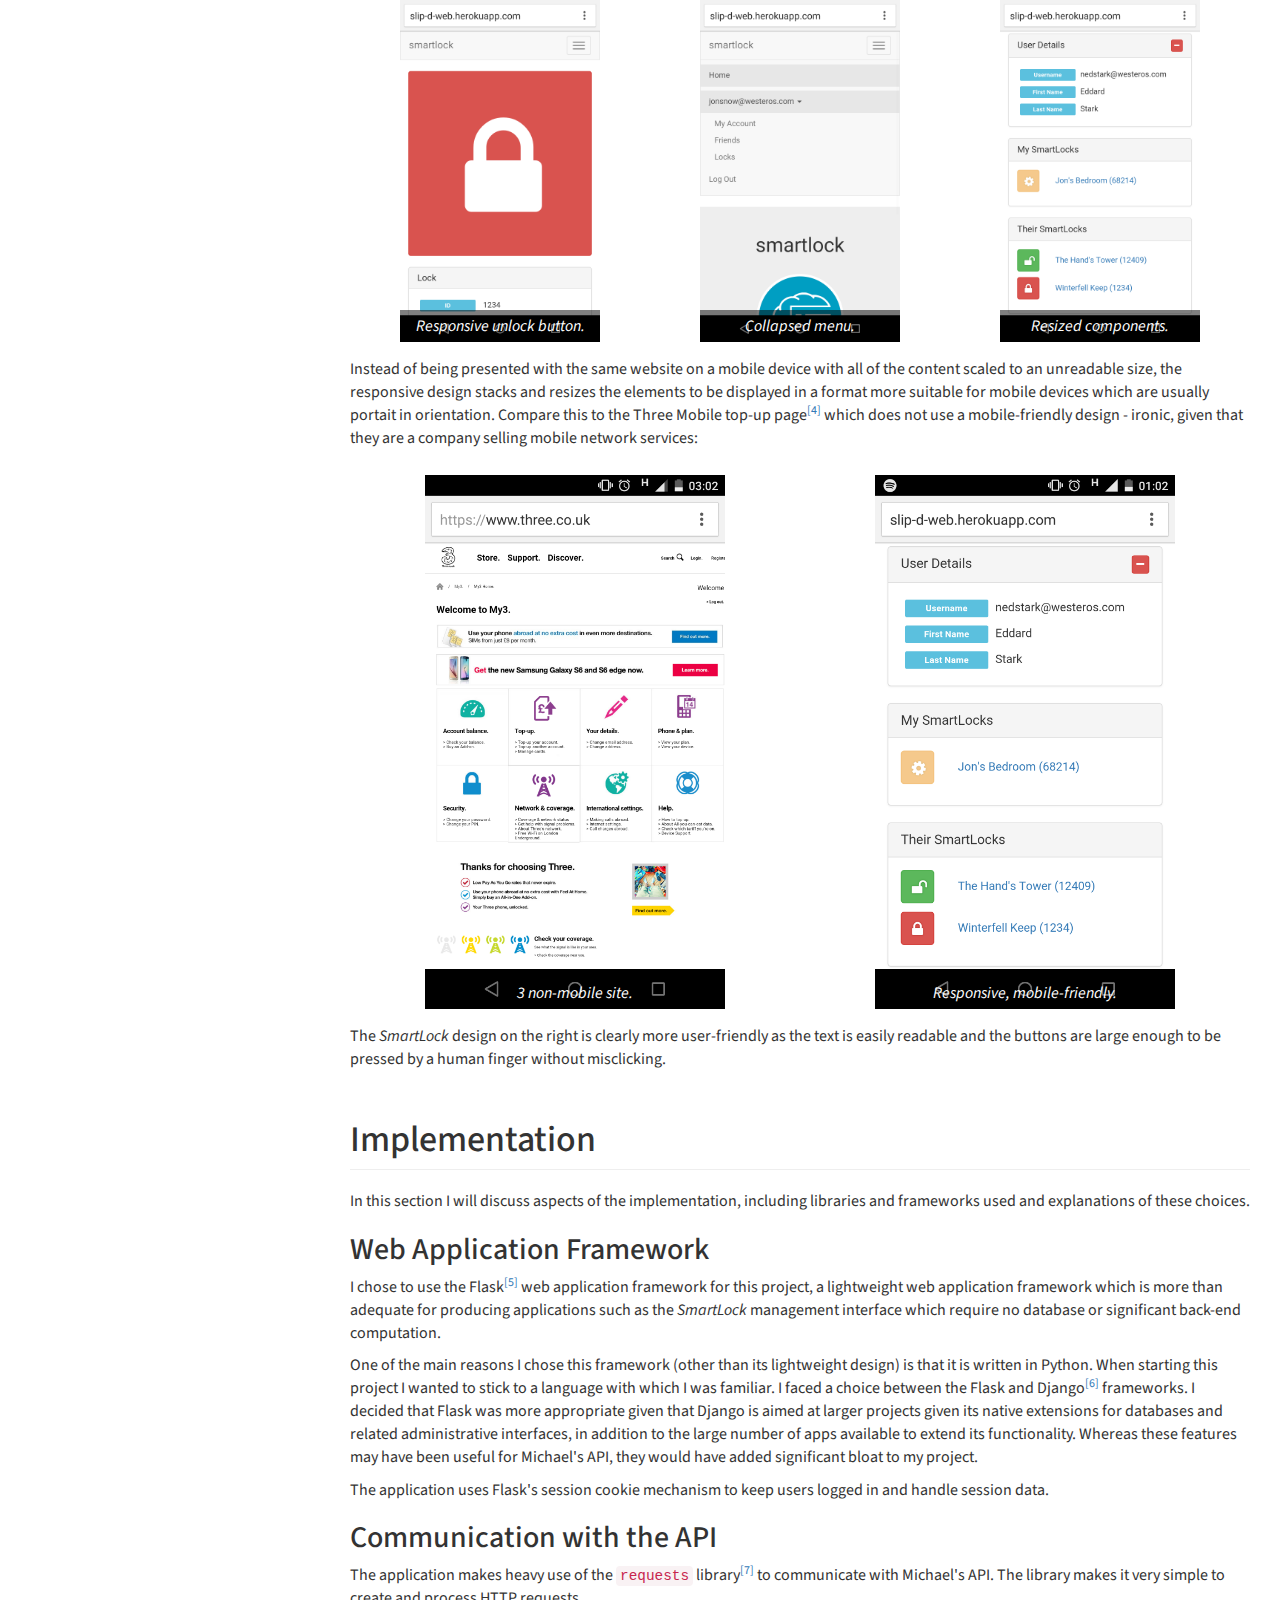
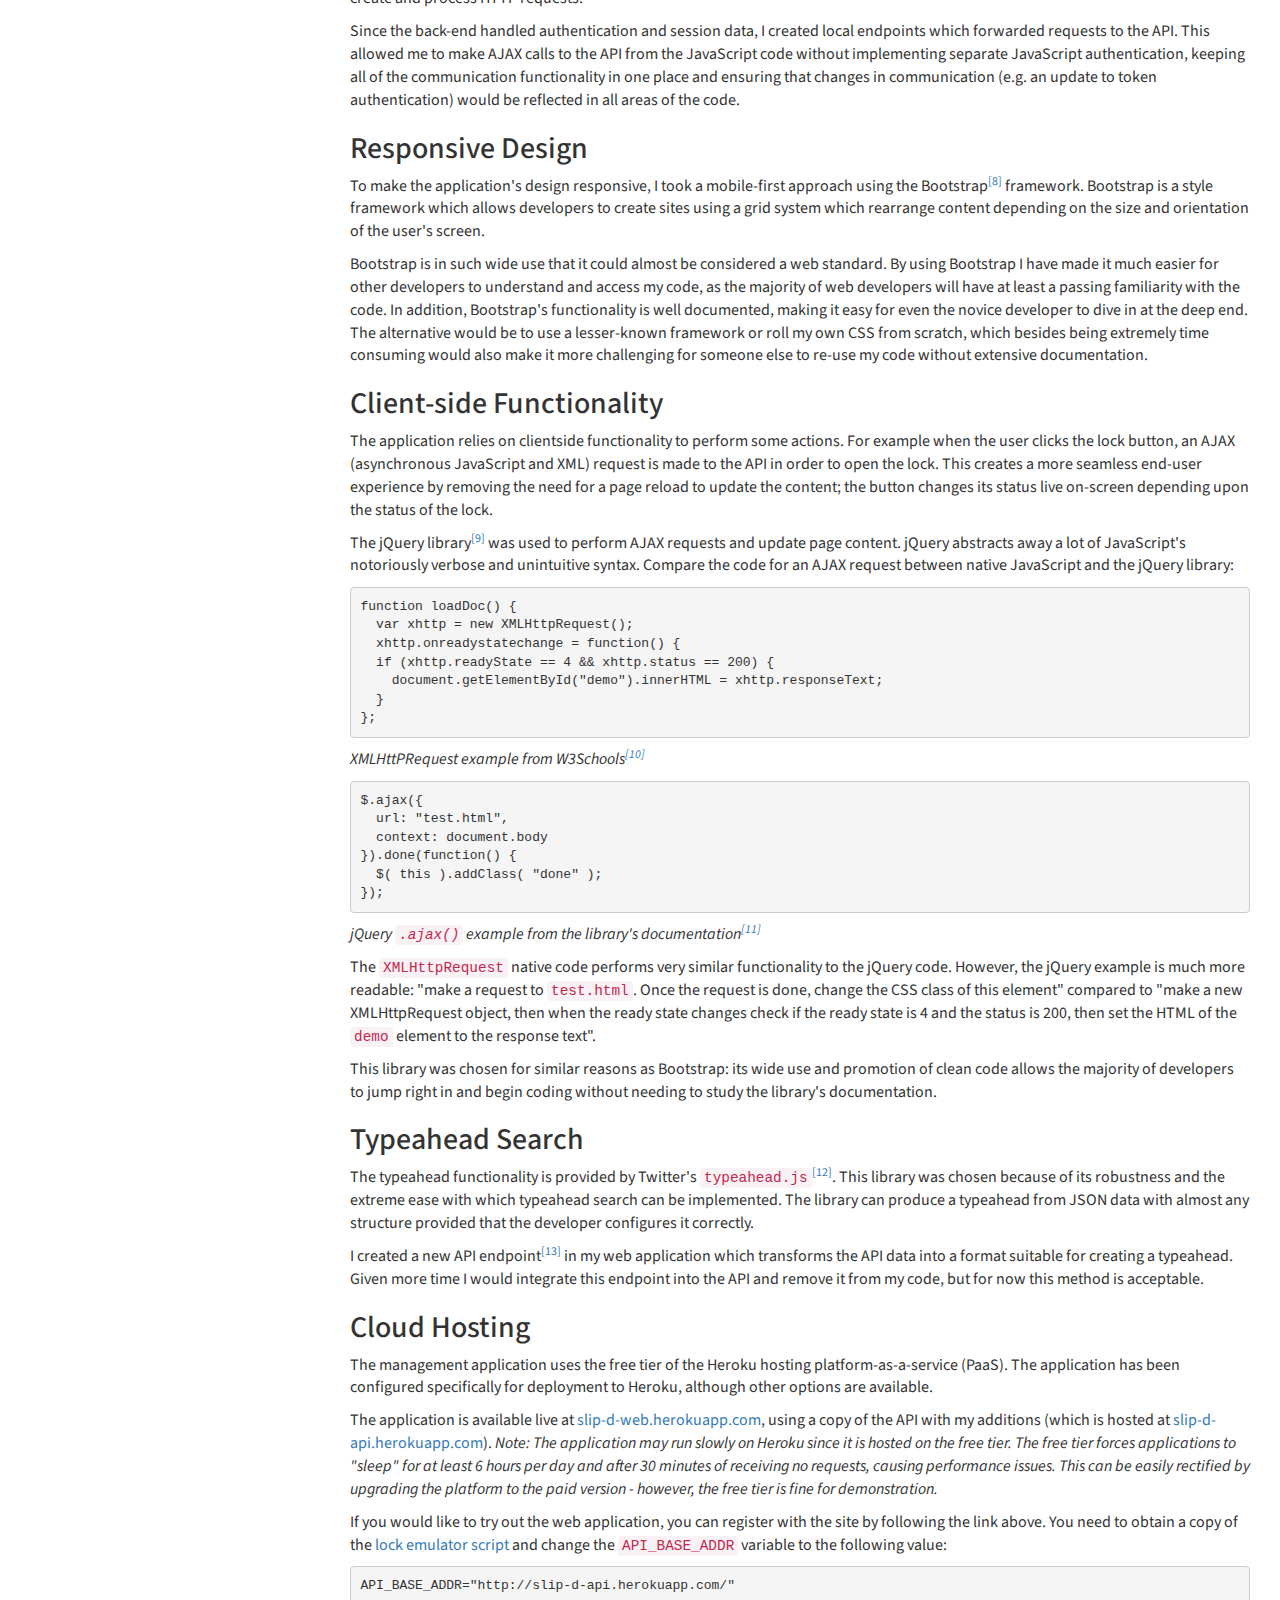
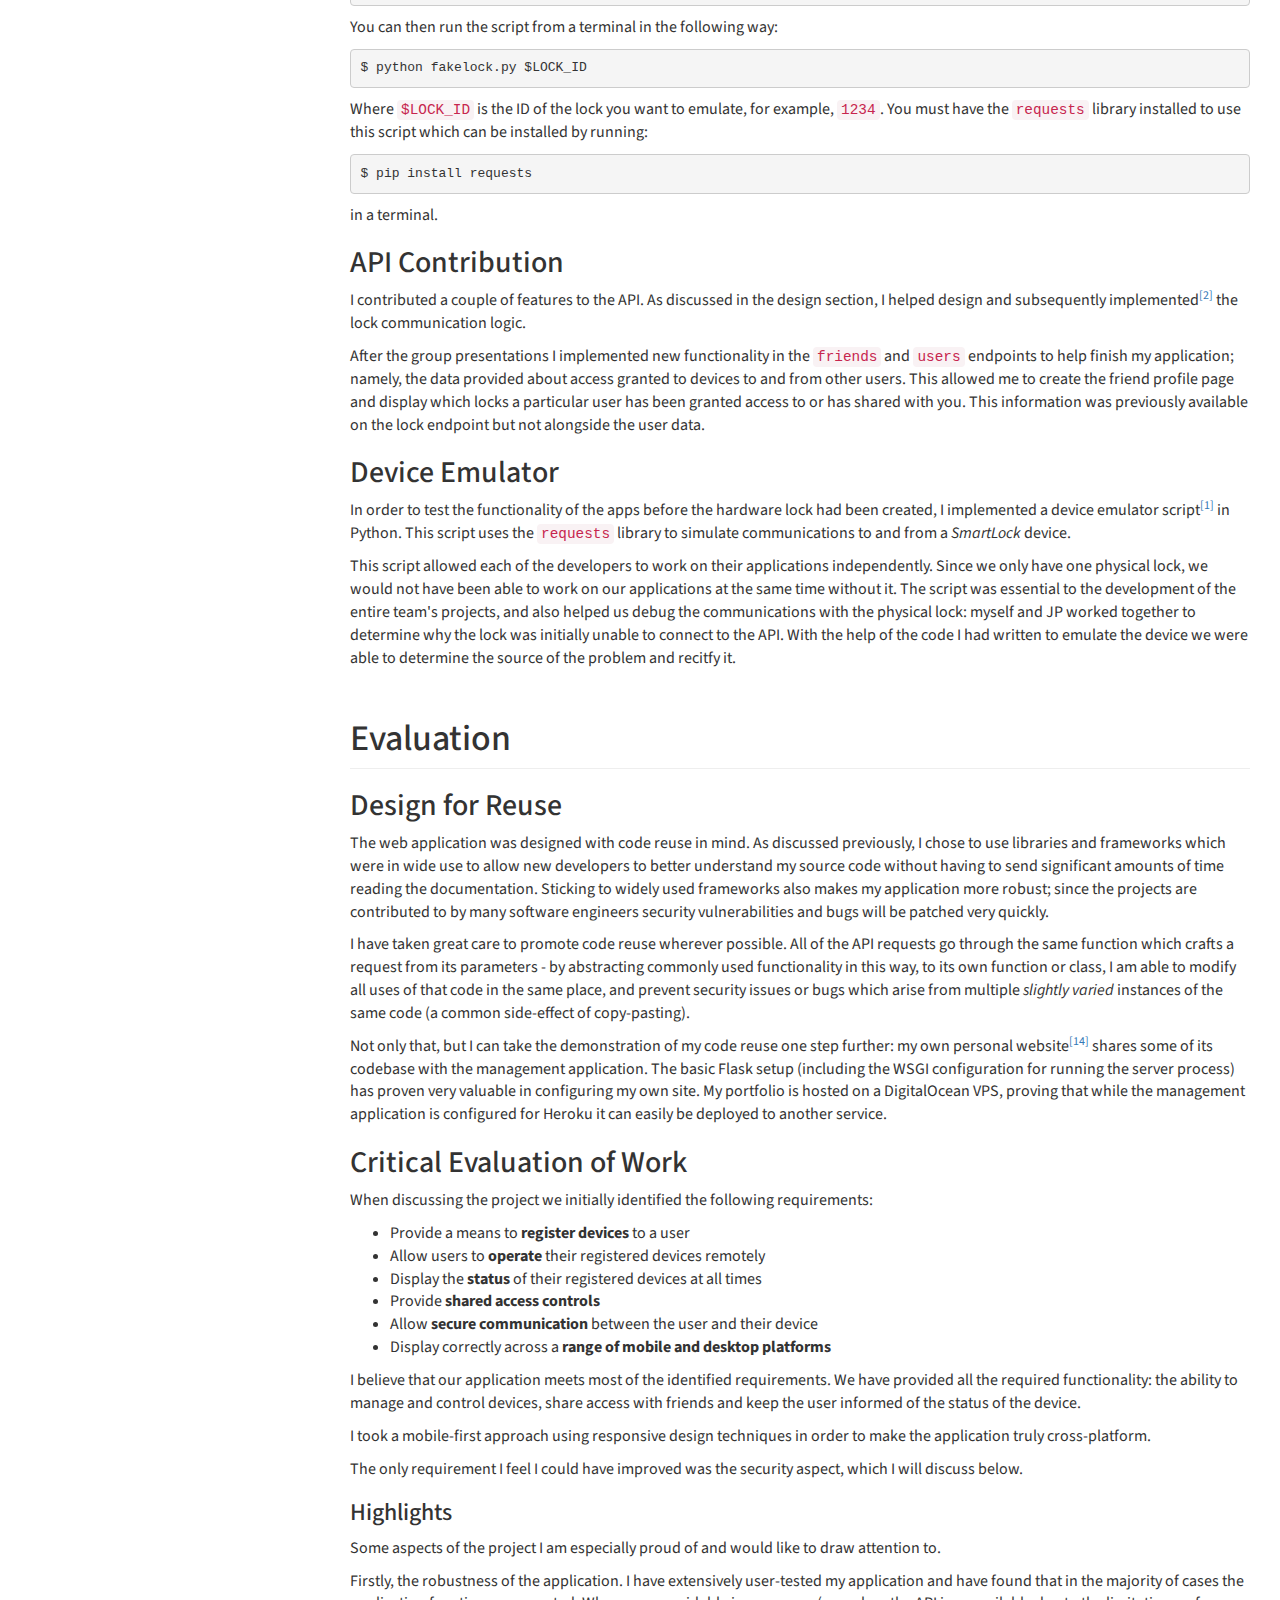
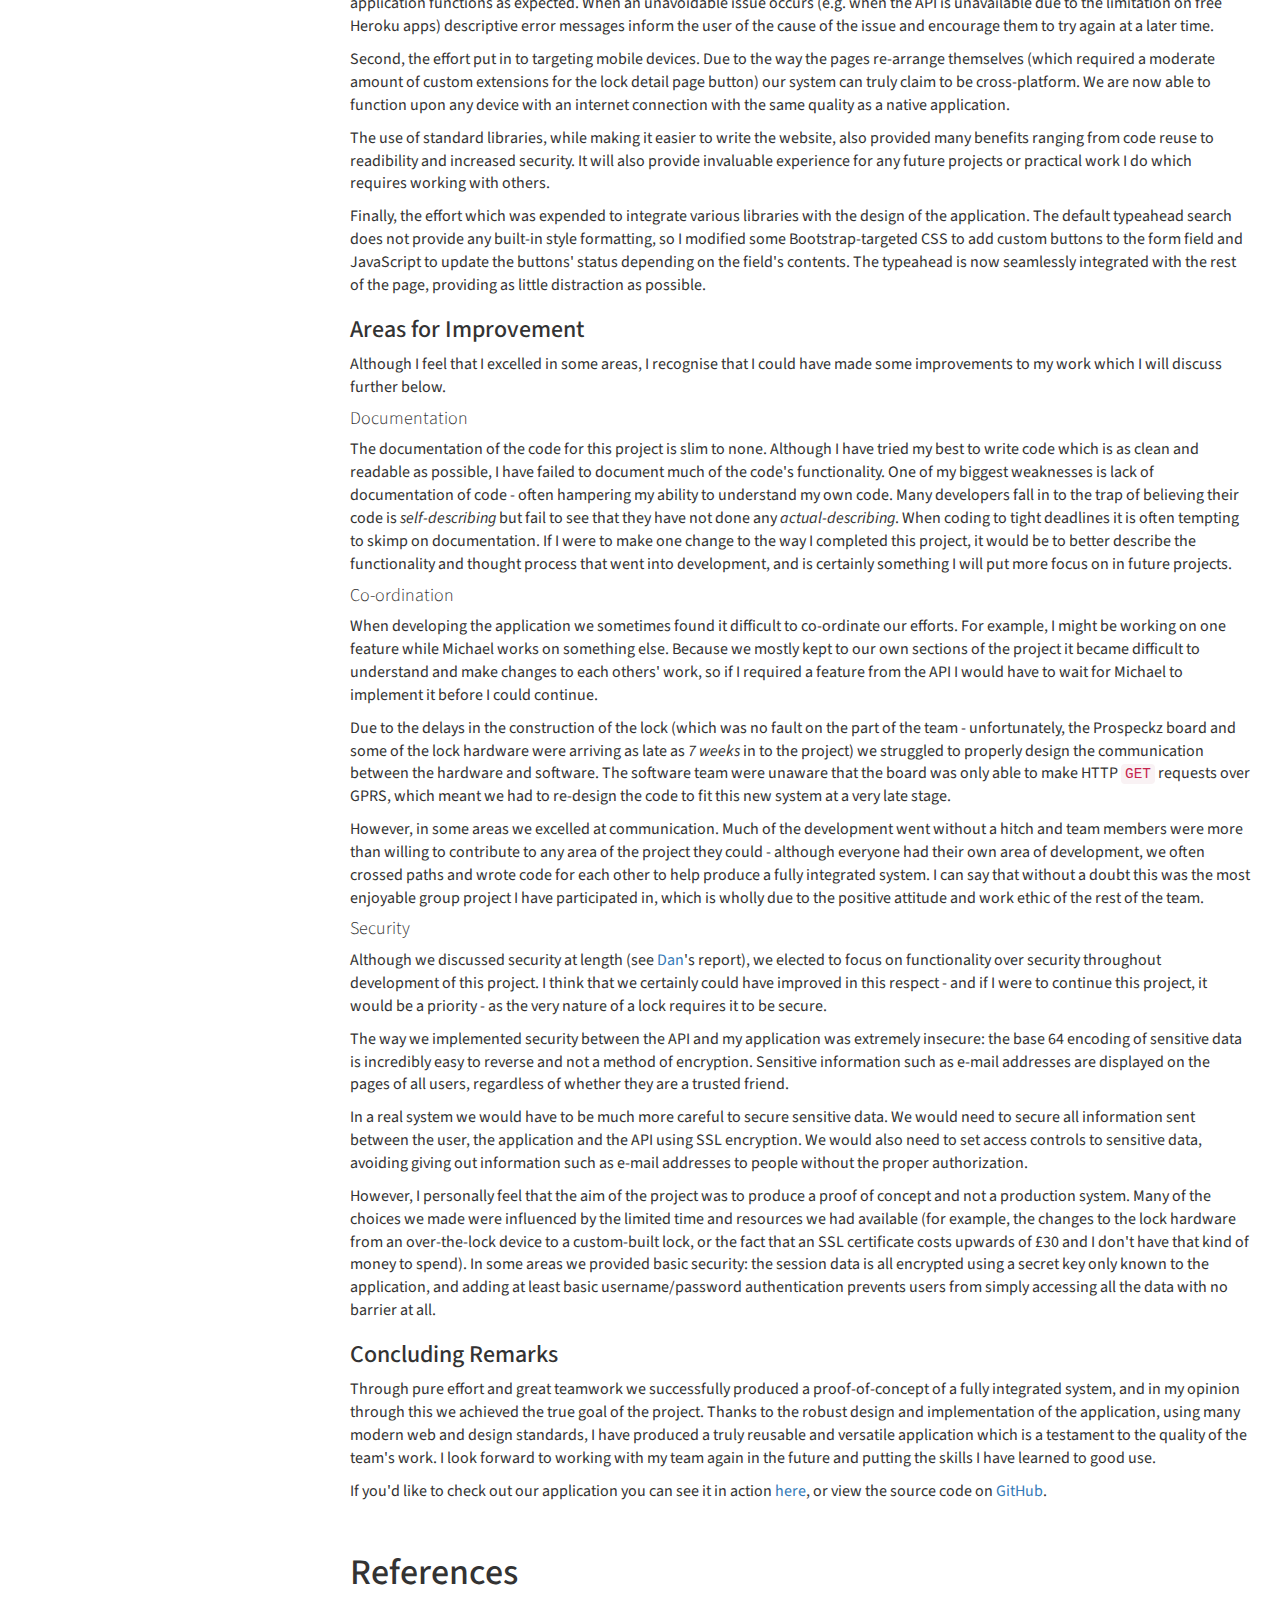
==== commit abf65e6b: "Add slightly more to report." ====
--- a/report/ayrton.html
+++ b/report/ayrton.html
@@ -1367,6 +1367,15 @@
                             with an internet connection with the same
                             quality as a native application.</p>
 
+                        <p>The use of standard libraries, while making
+                            it easier to write the website, also
+                            provided many benefits ranging from code
+                            reuse to readibility and increased
+                            security. It will also provide invaluable
+                            experience for any future projects or
+                            practical work I do which requires working
+                            with others.</p>
+
                         <p>Finally, the effort which was expended to
                             integrate various libraries with the
                             design of the application. The default
@@ -1547,9 +1556,13 @@
                             design standards, I have produced a truly
                             reusable and versatile application which
                             is a testament to the quality of the
-                            team's work.  If you'd like to check out
-                            our application you can see it in action
-                            <a
+                            team's work. I look forward to working
+                            with my team again in the future and
+                            putting the skills I have learned to good
+                            use.</p>
+
+                        <p>If you'd like to check out our application
+                            you can see it in action <a
                             href="http://slip-d-web.herokuapp.com">here</a>,
                             or view the source code on <a
                             href="http://github.com/ayrtonmassey/SLIP-D">GitHub</a>.</p>
